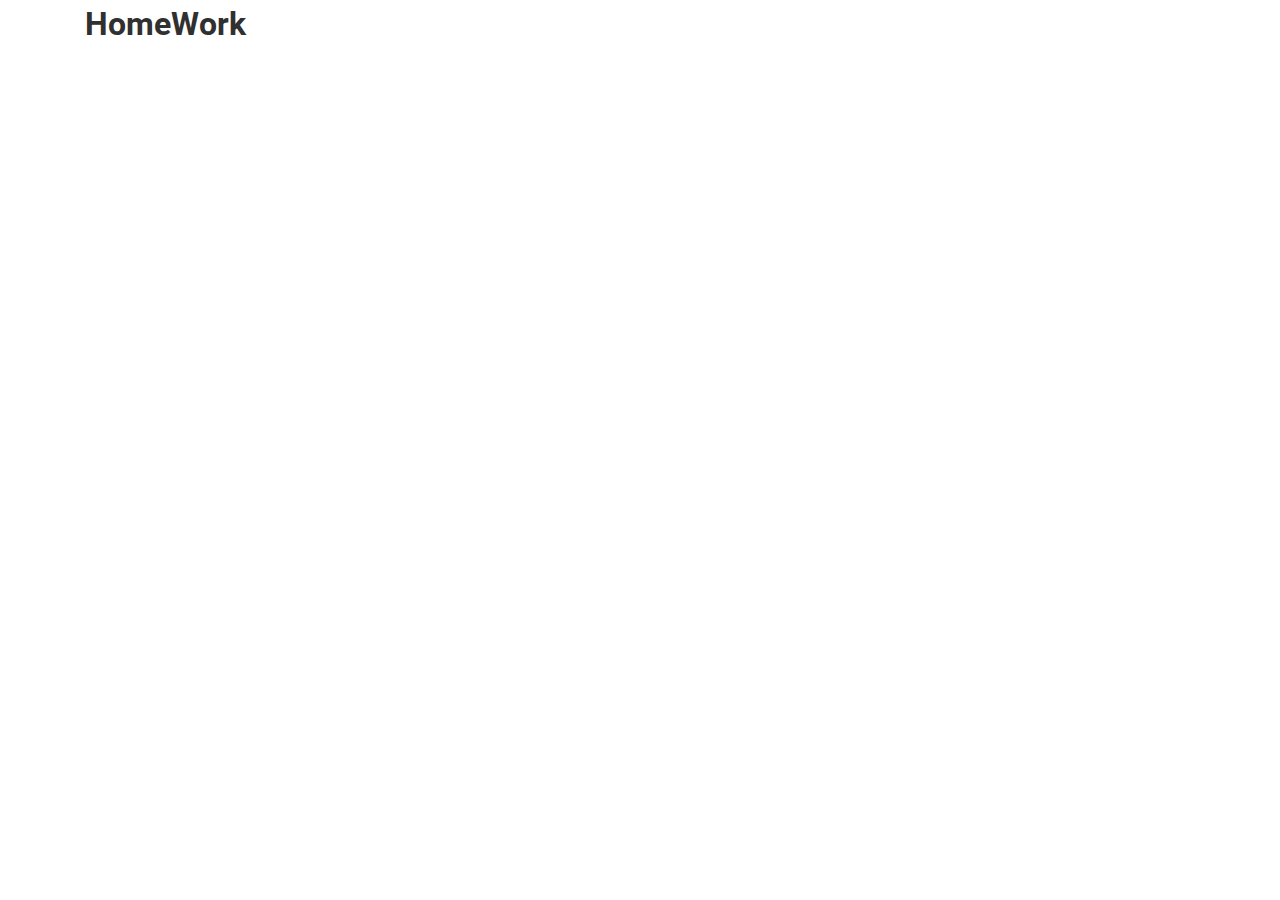
==== index.html @ dfc1e2e7 "Minor changers" ====
<!DOCTYPE html>
<html lang="en">

<head>
    <meta charset="UTF-8">
    <meta http-equiv="X-UA-Compatible" content="IE=edge">
    <meta name="viewport" content="width=device-width, initial-scale=1.0">
    <link rel="stylesheet" href="./fonts/font.css">
    <link rel="stylesheet" href="./styles/styles.css">
    <title>HomeWork</title>
</head>

<body>
    <header>
    </header>
    <main>
        <section>
            <div class="container">
                <h1>HomeWork</h1>
            </div>
        </section>
    </main>
    <footer>
    </footer>
</body>

</html>
---- fonts/font.css ----
@font-face {
  font-family: "Roboto";
  src: url("Roboto-Regular.woff2") format("woff2"),
    url("Roboto-Regular.woff") format("woff");
  font-weight: 400;
  font-style: normal;
}
@font-face {
  font-family: "Roboto";
  src: url("Roboto-Bold.woff2") format("woff2"),
    url("Roboto-Bold.woff") format("woff");
  font-weight: 700;
  font-style: normal;
}
---- styles/styles.css ----
* {
  margin: 0;
  padding: 0;
  box-sizing: border-box;
}

img {
  max-width: 100%;
}

html {
  font-family: "Roboto", sans-serif;
  font-size: 16px;
  font-weight: 400;
  line-height: 1.5;
  color: #303030;
}

.container {
  width: 100%;
  max-width: 1140px;
  margin-left: auto;
  margin-right: auto;
  padding-left: 15px;
  padding-right: 15px;
}
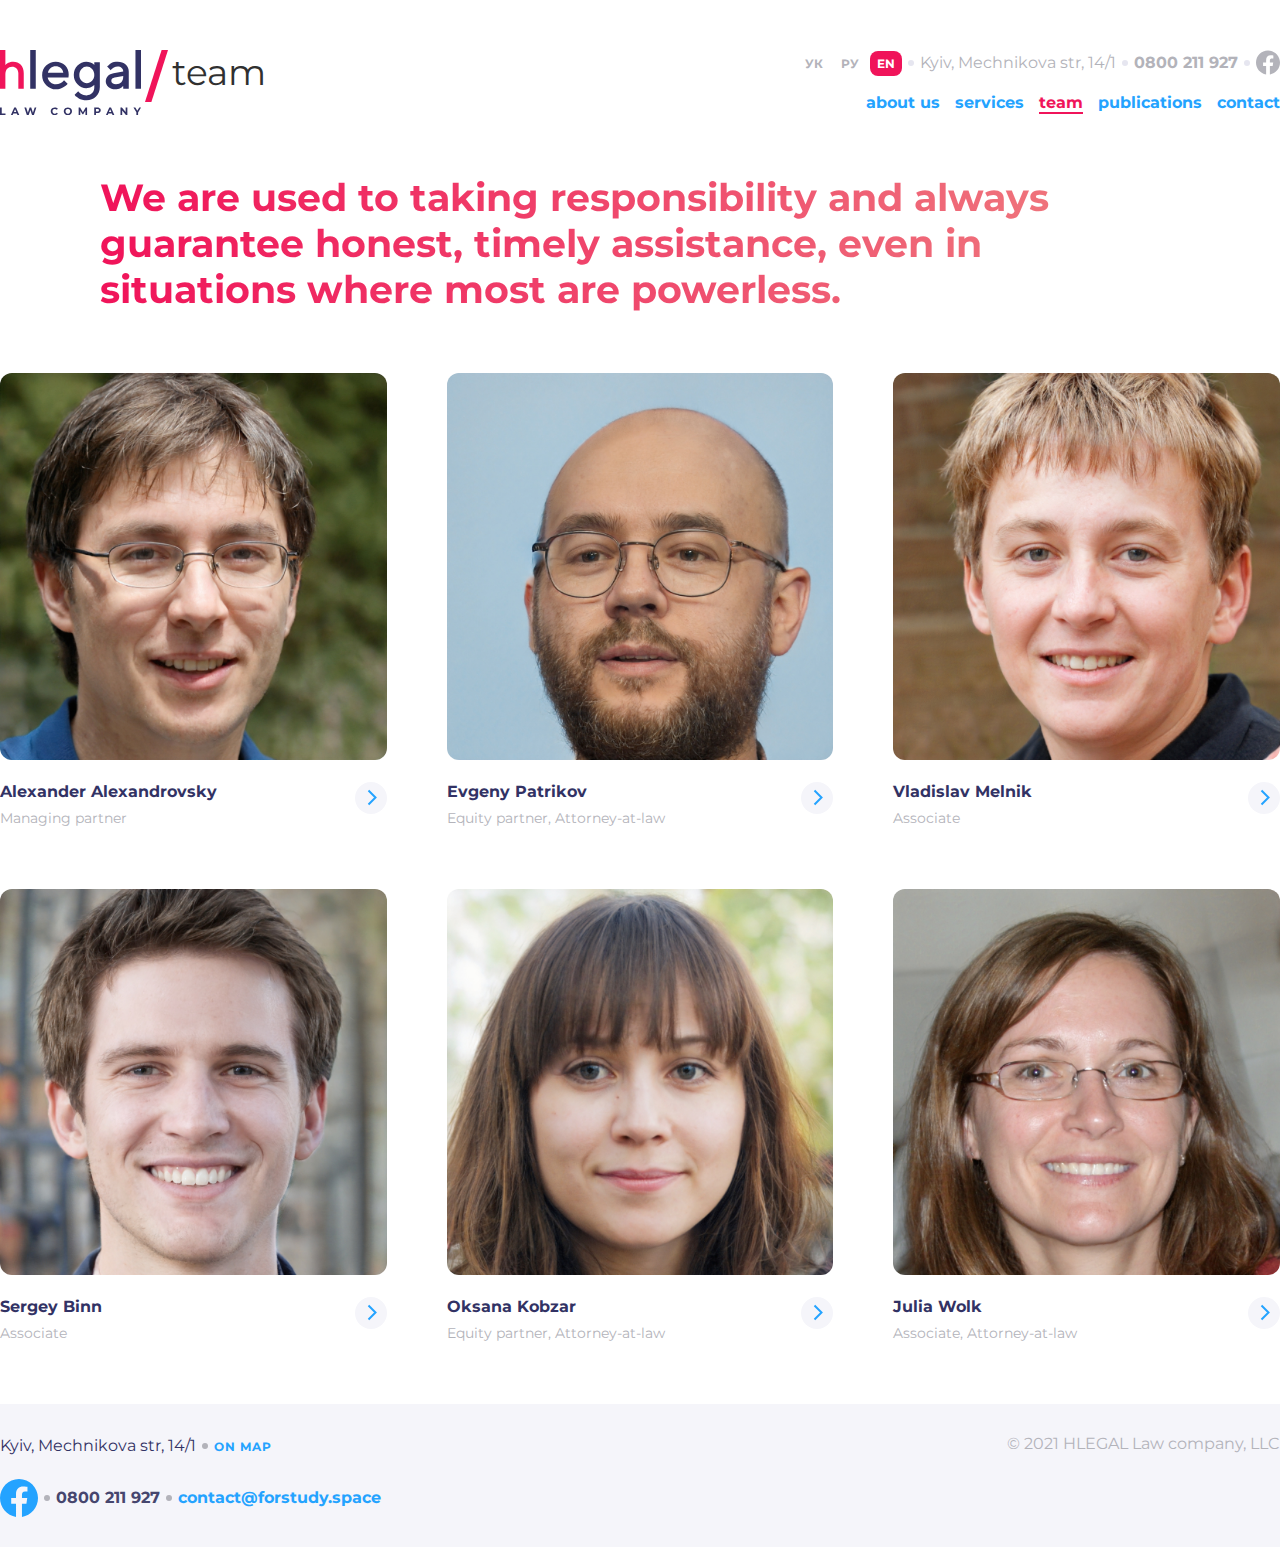
==== commit df140724: "Did site with adaptive" ====
--- a/index.html
+++ b/index.html
@@ -12,15 +12,215 @@
 
 <body>
     <header>
+        <div class="header-container container-header grid">
+            <div class="Logo flex">
+                <img class="mg-r4" src="./images/Logo.svg" alt="Logo">
+                <img class="mg-b13 mg-r4" src="./images/Slash.svg" alt="Logo-slash">
+                <p class="LogoText">team</p>
+            </div>
+            <div class="contacts flex aligns-center justify-end">
+                <div class="language">
+                    <a class="LanguageText Language" href="#">УК</a>
+                    <a class="LanguageText Language" href="#">РУ</a>
+                    <a class="LanguageText Language Language-Active" href="#">EN</a>
+                </div>
+                <span class="Circle"></span>
+                <a href="https://www.google.com/maps/place/%D1%83%D0%BB.+%D0%9C%D0%B5%D1%87%D0%BD%D0%B8%D0%BA%D0%BE%D0%B2%D0%B0,+14%2F1,+%D0%9A%D0%B8%D0%B5%D0%B2,+02000/data=!4m2!3m1!1s0x40d4cf07295b8e39:0x17b2112e2dc0e7a?sa=X&ved=2ahUKEwi4zc2CitD6AhWstYsKHfKYDbMQ8gF6BAgkEAE"
+                    target="_blank">
+                    <span class="AdressText">Kyiv, Mechnikova str, 14/1</span>
+                </a>
+                <span class="Circle"></span>
+                <div>
+                    <a href="tel:+380800211927"><span class="TelefonText">0800 211 927</span></a>
+                </div>
+                <span class="Circle"></span>
+                <svg class="LogoFacebook" width="24" height="25" viewBox="0 0 24 25" fill="none"
+                    xmlns="http://www.w3.org/2000/svg">
+                    <a xlink:href="https://www.facebook.com/" target="_blank">
+                        <path
+                            d="M24 12.5733C24 5.90541 18.6274 0.5 12 0.5C5.37258 0.5 0 5.90541 0 12.5733C0 18.5995 4.38823 23.5943 10.125 24.5V16.0633H7.07813V12.5733H10.125V9.91343C10.125 6.88755 11.9165 5.21615 14.6576 5.21615C15.9705 5.21615 17.3438 5.45195 17.3438 5.45195V8.42313H15.8306C14.3399 8.42313 13.875 9.35379 13.875 10.3086V12.5733H17.2031L16.6711 16.0633H13.875V24.5C19.6118 23.5943 24 18.5995 24 12.5733Z"
+                            fill="#B3B3BA" />
+                    </a>
+                </svg>
+            </div>
+            <div class="nav">
+                <ul class="nav-ul flex list-none justify-end">
+                    <li><a class="NavText mg-r15" href="#">about us</a></li>
+                    <li><a class="NavText mg-r15" href="#">services</a></li>
+                    <li><a class="NavText NavText-Active mg-r15" href="#">team</a></li>
+                    <li><a class="NavText mg-r15" href="#">publications</a></li>
+                    <li><a class="NavText" href="#">contact</a></li>
+                </ul>
+            </div>
+        </div>
+
     </header>
     <main>
-        <section>
+        <section class="Text">
+            <div class="container-header header-mobile flex justify-between">
+                <div class="Logo-mobile flex aligns-center">
+                    <div class="flex">
+                        <img class="logo mg-r4" src="./images/Logo.svg" alt="Logo">
+                        <img class="logo-slash mg-r4" src="./images/Slash.svg" alt="Logo-slash">
+                    </div>
+                    <p class="Logo-mobileText">team</p>
+                </div>
+                <div class="burger-menu flex justify-end">
+                    <span class="line1"></span>
+                    <span class="line2"></span>
+                    <span class="line3"></span>
+                </div>
+            </div>
+            <div class="Description container-small">
+                <h1 class="TitleText">We are used to taking responsibility and always guarantee honest, timely
+                    assistance, even in situations where most are powerless.</h1>
+            </div>
+        </section>
+        <section class="CollectionCard">
             <div class="container">
-                <h1>HomeWork</h1>
+                <div class="Cards">
+                    <div class="Card1 CardHover">
+                        <img class="photo mg-b15" src="./images/Team-1.jpg" alt="human">
+                        <div class="flex justify-between">
+                            <div>
+                                <h4 class="TitleText mg-b5">Alexander Alexandrovsky</h4>
+                                <p class="SecondText">Managing partner</p>
+                            </div>
+                            <div class="flex">
+                                <span class="BackgroundCircle"></span>
+                                <svg class="Check" width="10" height="17" viewBox="0 0 10 17" fill="none"
+                                    xmlns="http://www.w3.org/2000/svg">
+                                    <path d="M1.5 15.5L8.5 8.5L1.5 1.5" stroke="#24A3FF" stroke-width="2" />
+                                </svg>
+                            </div>
+                        </div>
+                    </div>
+
+                    <div class="Card2 CardHover">
+                        <img class="photo mg-b15" src="./images/Team-2.jpg" alt="human">
+                        <div class="flex justify-between">
+                            <div>
+                                <h4 class="TitleText mg-b5">Evgeny Patrikov</h4>
+                                <p class="SecondText">Equity partner, Attorney-at-law</p>
+                            </div>
+                            <div class="flex">
+                                <span class="BackgroundCircle"></span>
+                                <svg class="Check" width="10" height="17" viewBox="0 0 10 17" fill="none"
+                                    xmlns="http://www.w3.org/2000/svg">
+                                    <path d="M1.5 15.5L8.5 8.5L1.5 1.5" stroke="#24A3FF" stroke-width="2" />
+                                </svg>
+                            </div>
+                        </div>
+                    </div>
+                    <div class="Card3 CardHover">
+                        <img class="photo mg-b15" src="./images/Team-3.jpg" alt="human">
+                        <div class="flex justify-between">
+                            <div>
+                                <h4 class="TitleText mg-b5">Vladislav Melnik</h4>
+                                <p class="SecondText">Associate</p>
+                            </div>
+                            <div class="flex">
+                                <span class="BackgroundCircle"></span>
+                                <svg class="Check" width="10" height="17" viewBox="0 0 10 17" fill="none"
+                                    xmlns="http://www.w3.org/2000/svg">
+                                    <path d="M1.5 15.5L8.5 8.5L1.5 1.5" stroke="#24A3FF" stroke-width="2" />
+                                </svg>
+                            </div>
+                        </div>
+                    </div>
+                    <div class="Card4 CardHover">
+                        <img class="photo mg-b15" src="./images/Team-4.jpg" alt="human">
+                        <div class="flex justify-between">
+                            <div>
+                                <h4 class="TitleText mg-b5">Sergey Binn</h4>
+                                <p class="SecondText">Associate</p>
+                            </div>
+                            <div class="flex">
+                                <span class="BackgroundCircle"></span>
+                                <svg class="Check" width="10" height="17" viewBox="0 0 10 17" fill="none"
+                                    xmlns="http://www.w3.org/2000/svg">
+                                    <path d="M1.5 15.5L8.5 8.5L1.5 1.5" stroke="#24A3FF" stroke-width="2" />
+                                </svg>
+                            </div>
+                        </div>
+                    </div>
+                    <div class="Card5 CardHover">
+                        <div class="Photo-container">
+                            <img class="photo mg-b15" src="./images/Team-5.jpg" alt="human">
+                        </div>
+                        <div class="flex justify-between">
+                            <div>
+                                <h4 class="TitleText mg-b5">Oksana Kobzar</h4>
+                                <p class="SecondText">Equity partner, Attorney-at-law</p>
+                            </div>
+                            <div class="flex">
+                                <span class="BackgroundCircle"></span>
+                                <svg class="Check" width="10" height="17" viewBox="0 0 10 17" fill="none"
+                                    xmlns="http://www.w3.org/2000/svg">
+                                    <path d="M1.5 15.5L8.5 8.5L1.5 1.5" stroke="#24A3FF" stroke-width="2" />
+                                </svg>
+                            </div>
+                        </div>
+                    </div>
+                    <div class="Card6 CardHover">
+                        <img class="photo mg-b15" src="./images/Team-6.jpg" alt="human">
+                        <div class="flex justify-between">
+                            <div>
+                                <h4 class="TitleText mg-b5">Julia Wolk</h4>
+                                <p class="SecondText">Associate, Attorney-at-law</p>
+                            </div>
+                            <div class="flex">
+                                <span class="BackgroundCircle"></span>
+                                <svg class="Check" width="10" height="17" viewBox="0 0 10 17" fill="none"
+                                    xmlns="http://www.w3.org/2000/svg">
+                                    <path d="M1.5 15.5L8.5 8.5L1.5 1.5" stroke="#24A3FF" stroke-width="2" />
+                                </svg>
+                                <!-- <svg class="Check2" width="10" height="17" viewBox="0 0 10 17" fill="none"
+                                    xmlns="http://www.w3.org/2000/svg">
+                                    <path d="M1.5 15.5L8.5 8.5L1.5 1.5" stroke="#F0145A" stroke-width="2" />
+                                </svg> -->
+                            </div>
+                        </div>
+                    </div>
+                </div>
             </div>
         </section>
     </main>
     <footer>
+        <section class="Footer">
+            <div class="Footer-container container-footer flex justify-between">
+                <div>
+                    <div class="Map flex aligns-center">
+                        <p class="AdressText">Kyiv, Mechnikova str, 14/1</p>
+                        <span class="Circle Circle-grey"></span>
+                        <a href="https://www.google.com/maps/place/%D1%83%D0%BB.+%D0%9C%D0%B5%D1%87%D0%BD%D0%B8%D0%BA%D0%BE%D0%B2%D0%B0,+14%2F1,+%D0%9A%D0%B8%D0%B5%D0%B2,+02000/data=!4m2!3m1!1s0x40d4cf07295b8e39:0x17b2112e2dc0e7a?sa=X&ved=2ahUKEwi4zc2CitD6AhWstYsKHfKYDbMQ8gF6BAgkEAE"
+                            target="_blank">
+                            <span class="NavigationText">On map</span>
+                        </a>
+                    </div>
+                    <div class="contacts-footer flex aligns-center Contacts-bottom mg-t21">
+                        <svg class="LogoFacebook2" width="38" height="38" viewBox="0 0 38 38" fill="none"
+                            xmlns="http://www.w3.org/2000/svg">
+                            <a class="LogoFacebook2-Link" xlink:href="https://www.facebook.com/" target="_blank">
+                                <path
+                                    d="M38 19.1161C38 8.55857 29.4934 0 19 0C8.50658 0 0 8.55857 0 19.1161C0 28.6575 6.94803 36.5659 16.0312 38V24.6419H11.207V19.1161H16.0312V14.9046C16.0312 10.1136 18.8678 7.46723 23.2078 7.46723C25.2866 7.46723 27.4609 7.84059 27.4609 7.84059V12.545H25.0651C22.7048 12.545 21.9688 14.0185 21.9688 15.5302V19.1161H27.2383L26.3959 24.6419H21.9688V38C31.052 36.5659 38 28.6575 38 19.1161Z"
+                                    fill="#24A3FF" />
+                            </a>
+                        </svg>
+                        <span class="Circle Circle-grey"></span>
+                        <a class="TelHover" href="tel:+380800211927"><span class="TelText">0800 211
+                                927</span></a>
+                        <span class="Circle Circle-grey"></span>
+                        <a class="EmailHover" href="mailto:contact@forstudy.space">
+                            <span class="EmailText">contact@forstudy.space</span>
+                        </a>
+                    </div>
+                </div>
+                <div class="CopyrightText-container">
+                    <p class="CopyrightText">© 2021 HLEGAL Law company, LLC</p>
+                </div>
+            </div>
+        </section>
     </footer>
 </body>
 
--- a/fonts/font.css
+++ b/fonts/font.css
@@ -1,14 +1,14 @@
 @font-face {
-  font-family: "Roboto";
-  src: url("Roboto-Regular.woff2") format("woff2"),
-    url("Roboto-Regular.woff") format("woff");
+  font-family: "Montserrat";
+  src: url("Montserrat-Regular.woff2") format("woff2"),
+    url("Montserrat-Regular.woff") format("woff");
   font-weight: 400;
   font-style: normal;
 }
 @font-face {
-  font-family: "Roboto";
-  src: url("Roboto-Bold.woff2") format("woff2"),
-    url("Roboto-Bold.woff") format("woff");
+  font-family: "Montserrat";
+  src: url("Montserrat-Bold.woff2") format("woff2"),
+    url("Montserrat-Bold.woff") format("woff");
   font-weight: 700;
   font-style: normal;
 }
--- a/styles/styles.css
+++ b/styles/styles.css
@@ -9,7 +9,7 @@
 }
 
 html {
-  font-family: "Roboto", sans-serif;
+  font-family: "Montserrat", sans-serif;
   font-size: 16px;
   font-weight: 400;
   line-height: 1.5;
@@ -18,9 +18,724 @@
 
 .container {
   width: 100%;
-  max-width: 1140px;
+  max-width: 1600px;
   margin-left: auto;
   margin-right: auto;
-  padding-left: 15px;
-  padding-right: 15px;
-}
+}
+
+.container-small {
+  width: 100%;
+  max-width: 1360px;
+  margin-left: auto;
+  margin-right: auto;
+}
+
+.container-footer {
+  width: 100%;
+  max-width: 1600px;
+  margin-left: auto;
+  margin-right: auto;
+}
+
+.container-header {
+  width: 100%;
+  max-width: 1600px;
+  margin-left: auto;
+  margin-right: auto;
+}
+
+.block {
+  display: block;
+}
+
+.grid {
+  display: grid;
+}
+
+.flex {
+  display: flex;
+}
+
+.justify-between {
+  justify-content: space-between;
+}
+
+.justify-end {
+  justify-content: flex-end;
+}
+
+.mg-b15 {
+  margin-bottom: 15px;
+}
+
+.mg-b5 {
+  margin-bottom: 5px;
+}
+
+.mg-b13 {
+  margin-bottom: 13px;
+}
+
+.mg-r4 {
+  margin-right: 4px;
+}
+
+.mg-r14 {
+  margin-right: 14px;
+}
+
+.mg-r15 {
+  margin-right: 15px;
+}
+
+.mg-t21 {
+  margin-top: 21px;
+}
+
+.position-relative {
+  position: relative;
+}
+
+.aligns-center {
+  align-items: center;
+}
+
+.list-none {
+  list-style: none;
+}
+
+/*-----------Header----------------------------------------------------------------------*/
+
+header {
+  padding-top: 50px;
+}
+
+header .LogoText {
+  font-weight: 400;
+  font-size: 36px;
+  line-height: 44px;
+}
+
+header a {
+  text-decoration: none;
+}
+
+header .contacts .LanguageText {
+  text-decoration: none;
+  font-weight: 700;
+  font-size: 12px;
+  line-height: 15px;
+  padding: 5px 7px;
+  /* letter-spacing: 1px; */
+  color: #b3b3ba;
+}
+header .contacts .Language {
+  min-width: 33px;
+  min-height: 25px;
+  transition: all 0.2s linear;
+}
+
+header .contacts .Language-Active {
+  background: #f0145a;
+  border-radius: 8px;
+  color: #fff;
+}
+
+header .contacts .Language:hover {
+  border-radius: 8px;
+  background: #f5f5fa;
+  color: #b3b3ba;
+}
+
+/*header .contacts .Language:active {
+  background: #f0145a;
+  border-radius: 8px;
+  color: #fff;
+} */
+
+header .LogoFacebook path {
+  transition: all 0.2s linear;
+}
+
+header .LogoFacebook:hover path {
+  fill: #f0145a;
+}
+
+header img {
+  display: block;
+}
+
+.Circle {
+  display: block;
+  height: 6px;
+  width: 6px;
+  background: #e6e6f0;
+  border-radius: 50%;
+  margin: 0px 6px;
+}
+
+header .contacts .AdressText {
+  font-family: "Montserrat";
+  font-style: normal;
+  font-weight: 400;
+  font-size: 16px;
+  line-height: 20px;
+  color: #b3b3ba;
+}
+
+header .contacts .TelefonText {
+  font-family: "Montserrat";
+  font-style: normal;
+  font-weight: 700;
+  font-size: 16px;
+  line-height: 20px;
+  color: #b3b3ba;
+}
+
+header .nav {
+  margin-top: 16px;
+}
+
+header .nav .NavText {
+  text-decoration: none;
+  font-family: "Montserrat";
+  font-style: normal;
+  font-weight: 700;
+  font-size: 16px;
+  line-height: 20px;
+  color: #24a3ff;
+  transition: all 0.2s linear;
+}
+
+header .nav .NavText:hover {
+  border-bottom: 2px solid #24a3ff;
+  color: #24a3ff;
+}
+
+header .nav .NavText-Active {
+  border-bottom: 2px solid #f0145a;
+  color: #f0145a;
+}
+
+/* header .nav .NavText:active {
+  border-bottom: 2px solid #f0145a;
+  color: #f0145a;
+} */
+
+header .header-container {
+  grid-template-areas:
+    "Logo Contacts"
+    "Logo nav";
+}
+header .Logo {
+  grid-area: Logo;
+}
+header .contacts {
+  grid-area: Contacts;
+}
+header .nav-ul {
+  grid-area: nav;
+}
+
+header .header-mobile .Logo-mobile .Logo-mobileText {
+  font-family: "Montserrat";
+  font-style: normal;
+  font-weight: 400;
+  font-size: 20px;
+  line-height: 24px;
+  color: #323264;
+}
+
+/*-----------Text----------------------------------------------------------------------*/
+
+.header-mobile {
+  display: none;
+  opacity: 0%;
+}
+
+.burger-menu {
+  position: relative;
+}
+
+.burger-menu .line1 {
+  position: absolute;
+  width: 18px;
+  height: 2px;
+  background-color: #323264;
+  margin-top: 6px;
+}
+
+.burger-menu .line2 {
+  position: absolute;
+  width: 18px;
+  height: 2px;
+  background-color: #323264;
+  margin-top: 12px;
+}
+
+.burger-menu .line3 {
+  position: absolute;
+  width: 18px;
+  height: 2px;
+  background-color: #323264;
+  margin-top: 18px;
+}
+
+.header-mobile .logo {
+  max-height: 32px;
+}
+
+.header-mobile .logo-slash {
+  max-height: 26px;
+}
+
+.Text {
+  padding: 60px 0px 60px 0px;
+}
+
+.Text .TitleText {
+  font-family: "Montserrat";
+  font-style: normal;
+  font-weight: 700;
+  font-size: 38px;
+  line-height: 46px;
+  background: linear-gradient(90.13deg, #f0145a 0.84%, #ef8080 99.96%);
+  -webkit-background-clip: text;
+  -webkit-text-fill-color: transparent;
+  background-clip: text;
+  text-fill-color: transparent;
+}
+
+/*-----------CollectionCard----------------------------------------------------------------------*/
+
+.CollectionCard {
+  padding-bottom: 60px;
+}
+
+.CollectionCard .Cards .photo {
+  border-radius: 12px;
+  object-fit: cover;
+  aspect-ratio: 1.23/1;
+}
+
+.CollectionCard .Cards .TitleText {
+  font-family: "Montserrat";
+  font-style: normal;
+  font-weight: 700;
+  font-size: 16px;
+  line-height: 20px;
+  color: #323264;
+}
+
+.CollectionCard .Cards .SecondText {
+  font-family: "Montserrat";
+  font-style: normal;
+  font-weight: 400;
+  font-size: 14px;
+  line-height: 22px;
+  color: #b3b3ba;
+}
+
+.CollectionCard .Cards {
+  display: grid;
+  grid-template-areas:
+    "Card1 Card2 Card3"
+    "Card4 Card5 Card6";
+  gap: 60px;
+  grid-template-columns: 1fr 1fr 1fr;
+}
+
+.CollectionCard .Card1 {
+  grid-area: Card1;
+}
+.CollectionCard .Card2 {
+  grid-area: Card2;
+}
+.CollectionCard .Card3 {
+  grid-area: Card3;
+}
+.CollectionCard .Card4 {
+  grid-area: Card4;
+}
+.CollectionCard .Card5 {
+  grid-area: Card5;
+}
+.CollectionCard .Card6 {
+  grid-area: Card6;
+}
+.CollectionCard .Cards .CardHover {
+  transition: all 0.2s linear;
+}
+
+.CollectionCard .Cards .CardHover:hover .TitleText {
+  color: #f0145a;
+}
+
+.CollectionCard .Cards .CardHover:hover .Check path {
+  stroke: #f0145a;
+}
+
+.CollectionCard .Cards .BackgroundCircle {
+  position: relative;
+  width: 32px;
+  height: 32px;
+  background-color: #f5f5fa;
+  border-radius: 50%;
+}
+
+.CollectionCard .Cards .Check {
+  position: absolute;
+  margin: 7px 0px 0px 12px;
+}
+
+/* .CollectionCard .Cards .Check2 {
+  position: absolute;
+  margin: 7px 0px 0px 12px;
+  opacity: 0%;
+} */
+
+/* .CollectionCard .Cards .CardHover:hover .Check2 path {
+  opacity: 100%;
+} */
+
+/*-----------Footer----------------------------------------------------------------------*/
+
+footer {
+  background: #f5f5fa;
+}
+
+.Footer img {
+  display: block;
+}
+
+.Footer {
+  padding: 30px 0px 30px 0px;
+}
+
+.Footer .AdressText {
+  font-family: "Montserrat";
+  font-style: normal;
+  font-weight: 400;
+  font-size: 16px;
+  line-height: 20px;
+  color: #323264;
+}
+
+.Footer a {
+  text-decoration: none;
+}
+
+.Footer .NavigationText {
+  font-family: "Montserrat";
+  font-style: normal;
+  font-weight: 700;
+  font-size: 12px;
+  line-height: 15px;
+  letter-spacing: 1px;
+  text-transform: uppercase;
+
+  color: #24a3ff;
+}
+
+.Footer .TelText {
+  font-family: "Montserrat";
+  font-style: normal;
+  font-weight: 700;
+  font-size: 16px;
+  line-height: 20px;
+  color: #46466e;
+}
+
+.Footer .LogoFacebook2 path {
+  transition: all 0.2s linear;
+}
+
+.Footer .LogoFacebook2:hover path {
+  fill: #f0145a;
+}
+
+.Footer .EmailText {
+  transition: all 0.2s linear;
+}
+
+.Footer .EmailText:hover {
+  color: #f0145a;
+}
+
+.Footer .EmailText {
+  font-family: "Montserrat";
+  font-style: normal;
+  font-weight: 700;
+  font-size: 16px;
+  line-height: 20px;
+  color: #24a3ff;
+}
+
+.Footer .CopyrightText {
+  font-family: "Montserrat";
+  font-style: normal;
+  font-weight: 400;
+  font-size: 16px;
+  line-height: 20px;
+  color: #b3b3ba;
+}
+
+.Circle-grey {
+  background: #b3b3ba;
+}
+
+@media (max-width: 1440px) and (min-width: 1023px) {
+  .container-header {
+    max-width: 1320px;
+  }
+  .container {
+    max-width: 1320px;
+  }
+  .container-small {
+    max-width: 1080px;
+  }
+  .container-footer {
+    max-width: 1320px;
+  }
+
+  .CollectionCard .Cards .photo {
+    aspect-ratio: 1/1;
+  }
+}
+
+@media (max-width: 1024px) and (min-width: 769px) {
+  .container-header {
+    max-width: 904px;
+  }
+
+  .container {
+    max-width: 904px;
+  }
+  .container-small {
+    max-width: 664px;
+  }
+
+  .container-footer {
+    max-width: 904px;
+  }
+
+  .CollectionCard .Cards .photo {
+    aspect-ratio: 0.653325/1;
+  }
+}
+
+@media (max-width: 768px) and (min-width: 376px) {
+  .container-header {
+    max-width: 648px;
+  }
+
+  .container {
+    max-width: 648px;
+  }
+  .container-small {
+    max-width: 648px;
+  }
+
+  .container-footer {
+    max-width: 398px;
+  }
+  /*--------Header-----------------------------------------------------------------------*/
+
+  header .header-container {
+    grid-template-areas:
+      "Contacts"
+      "Logo"
+      "nav";
+  }
+
+  header .contacts {
+    justify-content: flex-start;
+    margin-bottom: 30px;
+  }
+
+  header .Logo {
+    margin-bottom: 30px;
+  }
+
+  header .nav-ul {
+    justify-content: flex-start;
+  }
+
+  /*------Cards----------------------------------------------------------------------------*/
+  .CollectionCard .Cards {
+    grid-template-areas:
+      "Card1 Card2"
+      "Card3 Card4"
+      "Card5 Card6";
+    grid-template-columns: 1fr 1fr;
+  }
+  .CollectionCard .Cards .photo {
+    aspect-ratio: 0.735/1;
+  }
+
+  /*------Footer----------------------------------------------------------------------------*/
+  .Footer-container {
+    display: block;
+  }
+
+  .Footer-container .CopyrightText-container {
+    display: flex;
+    justify-content: center;
+    margin-top: 30px;
+  }
+}
+
+@media (max-width: 375px) and (min-width: 0px) {
+  .container {
+    max-width: 315px;
+  }
+  .container-small {
+    max-width: 315px;
+  }
+
+  .container-header {
+    max-width: 345px;
+    background-color: #f5f5fa;
+  }
+
+  .container-footer {
+    max-width: 315px;
+  }
+
+  .CopyrightText-container {
+    max-width: 315px;
+  }
+
+  /*------Footer----------------------------------------------------------------------------*/
+
+  header {
+    background: #f5f5fa;
+    padding: 10px 0px 10px 0px;
+  }
+
+  header .contact {
+    margin-bottom: 0px;
+  }
+
+  header .Circle {
+    display: none;
+  }
+
+  header .Logo {
+    display: none;
+  }
+
+  header .AdressText {
+    display: none;
+  }
+
+  header .LogoFacebook {
+    display: none;
+  }
+
+  header .nav {
+    display: none;
+  }
+
+  header .contacts {
+    justify-content: space-between;
+  }
+
+  header .header-container {
+    grid-template-areas: "Contacts";
+  }
+  /*------Text----------------------------------------------------------------------------*/
+
+  .header-mobile {
+    background-color: #fff;
+    opacity: 100%;
+    display: flex;
+  }
+
+  .Text {
+    padding-top: 15px;
+  }
+
+  .Text .TitleText {
+    font-family: "Montserrat";
+    font-style: normal;
+    font-weight: 700;
+    font-size: 30px;
+    line-height: 37px;
+    background: linear-gradient(90.13deg, #f0145a 0.84%, #ef8080 99.96%);
+    -webkit-background-clip: text;
+    -webkit-text-fill-color: transparent;
+    background-clip: text;
+    text-fill-color: transparent;
+  }
+
+  .Text .burger-menu {
+    display: flex;
+    opacity: 100%;
+  }
+
+  .Text .Description {
+    margin-top: 30px;
+  }
+
+  /*------Cards----------------------------------------------------------------------------*/
+  .CollectionCard .Cards .photo {
+    aspect-ratio: 1.05/1;
+  }
+  .CollectionCard .Cards {
+    grid-template-areas:
+      "Card1"
+      "Card2"
+      "Card3"
+      "Card4"
+      "Card5"
+      "Card6";
+    grid-template-columns: 1fr;
+  }
+
+  /*------Footer----------------------------------------------------------------------------*/
+
+  .Footer .Circle {
+    display: none;
+  }
+
+  .Footer-container {
+    display: block;
+  }
+
+  .Footer .Map {
+    display: block;
+    text-align: center;
+  }
+
+  .Footer .contacts-footer .LogoFacebook2-Link {
+    display: block;
+    text-align: center;
+  }
+
+  .Footer .contacts-footer {
+    display: block;
+    text-align: center;
+  }
+
+  .Footer .NavigationText {
+    display: block;
+    margin-top: 10px;
+  }
+
+  .Footer .TelText {
+    display: block;
+    margin-top: 10px;
+  }
+
+  .Footer .EmailText {
+    display: block;
+    margin-top: 10px;
+  }
+
+  .Footer .CopyrightText {
+    display: block;
+    text-align: center;
+    margin-top: 30px;
+  }
+}
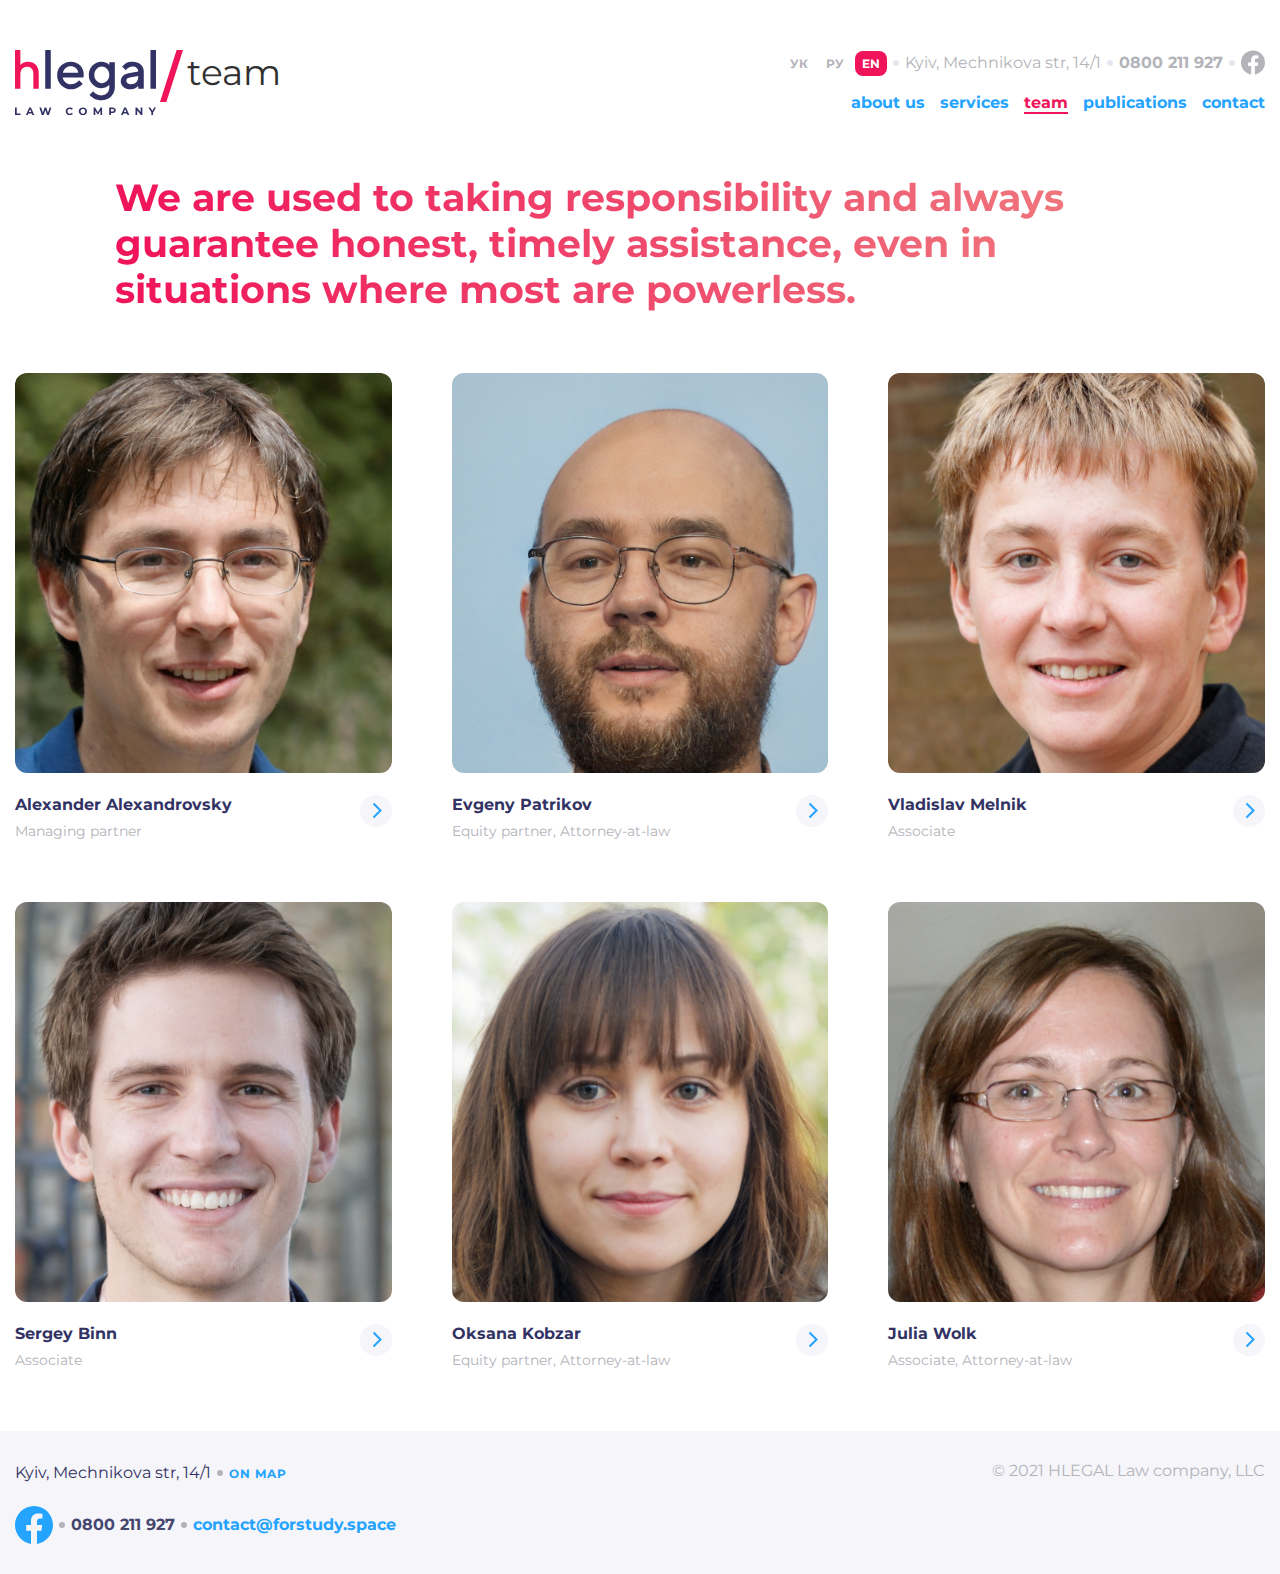
==== commit 549c554c: "minor changes" ====
--- a/index.html
+++ b/index.html
@@ -12,10 +12,10 @@
 
 <body>
     <header>
-        <div class="header-container container-header grid">
+        <div class="header-container mobile-hcont container grid">
             <div class="Logo flex">
-                <img class="mg-r4" src="./images/Logo.svg" alt="Logo">
-                <img class="mg-b13 mg-r4" src="./images/Slash.svg" alt="Logo-slash">
+                <img class="Logo-img mg-r4" src="./images/Logo.svg" alt="Logo">
+                <img class="Logo-slash-img mg-b13 mg-r4" src="./images/Slash.svg" alt="Logo-slash">
                 <p class="LogoText">team</p>
             </div>
             <div class="contacts flex aligns-center justify-end">
@@ -24,7 +24,7 @@
                     <a class="LanguageText Language" href="#">РУ</a>
                     <a class="LanguageText Language Language-Active" href="#">EN</a>
                 </div>
-                <span class="Circle"></span>
+                <span class="Circle Circle2"></span>
                 <a href="https://www.google.com/maps/place/%D1%83%D0%BB.+%D0%9C%D0%B5%D1%87%D0%BD%D0%B8%D0%BA%D0%BE%D0%B2%D0%B0,+14%2F1,+%D0%9A%D0%B8%D0%B5%D0%B2,+02000/data=!4m2!3m1!1s0x40d4cf07295b8e39:0x17b2112e2dc0e7a?sa=X&ved=2ahUKEwi4zc2CitD6AhWstYsKHfKYDbMQ8gF6BAgkEAE"
                     target="_blank">
                     <span class="AdressText">Kyiv, Mechnikova str, 14/1</span>
@@ -52,25 +52,15 @@
                     <li><a class="NavText" href="#">contact</a></li>
                 </ul>
             </div>
+            <div class="burger-menu flex justify-end">
+                <span class="line1"></span>
+                <span class="line2"></span>
+                <span class="line3"></span>
+            </div>
         </div>
-
     </header>
     <main>
         <section class="Text">
-            <div class="container-header header-mobile flex justify-between">
-                <div class="Logo-mobile flex aligns-center">
-                    <div class="flex">
-                        <img class="logo mg-r4" src="./images/Logo.svg" alt="Logo">
-                        <img class="logo-slash mg-r4" src="./images/Slash.svg" alt="Logo-slash">
-                    </div>
-                    <p class="Logo-mobileText">team</p>
-                </div>
-                <div class="burger-menu flex justify-end">
-                    <span class="line1"></span>
-                    <span class="line2"></span>
-                    <span class="line3"></span>
-                </div>
-            </div>
             <div class="Description container-small">
                 <h1 class="TitleText">We are used to taking responsibility and always guarantee honest, timely
                     assistance, even in situations where most are powerless.</h1>
@@ -87,11 +77,12 @@
                                 <p class="SecondText">Managing partner</p>
                             </div>
                             <div class="flex">
-                                <span class="BackgroundCircle"></span>
-                                <svg class="Check" width="10" height="17" viewBox="0 0 10 17" fill="none"
-                                    xmlns="http://www.w3.org/2000/svg">
-                                    <path d="M1.5 15.5L8.5 8.5L1.5 1.5" stroke="#24A3FF" stroke-width="2" />
-                                </svg>
+                                <span class="BackgroundCircle">
+                                    <svg class="Check" width="10" height="17" viewBox="0 0 10 17" fill="none"
+                                        xmlns="http://www.w3.org/2000/svg">
+                                        <path d="M1.5 15.5L8.5 8.5L1.5 1.5" stroke="#24A3FF" stroke-width="2" />
+                                    </svg>
+                                </span>
                             </div>
                         </div>
                     </div>
@@ -104,11 +95,12 @@
                                 <p class="SecondText">Equity partner, Attorney-at-law</p>
                             </div>
                             <div class="flex">
-                                <span class="BackgroundCircle"></span>
-                                <svg class="Check" width="10" height="17" viewBox="0 0 10 17" fill="none"
-                                    xmlns="http://www.w3.org/2000/svg">
-                                    <path d="M1.5 15.5L8.5 8.5L1.5 1.5" stroke="#24A3FF" stroke-width="2" />
-                                </svg>
+                                <span class="BackgroundCircle">
+                                    <svg class="Check" width="10" height="17" viewBox="0 0 10 17" fill="none"
+                                        xmlns="http://www.w3.org/2000/svg">
+                                        <path d="M1.5 15.5L8.5 8.5L1.5 1.5" stroke="#24A3FF" stroke-width="2" />
+                                    </svg>
+                                </span>
                             </div>
                         </div>
                     </div>
@@ -120,11 +112,13 @@
                                 <p class="SecondText">Associate</p>
                             </div>
                             <div class="flex">
-                                <span class="BackgroundCircle"></span>
-                                <svg class="Check" width="10" height="17" viewBox="0 0 10 17" fill="none"
-                                    xmlns="http://www.w3.org/2000/svg">
-                                    <path d="M1.5 15.5L8.5 8.5L1.5 1.5" stroke="#24A3FF" stroke-width="2" />
-                                </svg>
+                                <span class="BackgroundCircle">
+                                    <svg class="Check" width="10" height="17" viewBox="0 0 10 17" fill="none"
+                                        xmlns="http://www.w3.org/2000/svg">
+                                        <path d="M1.5 15.5L8.5 8.5L1.5 1.5" stroke="#24A3FF" stroke-width="2" />
+
+                                    </svg>
+                                </span>
                             </div>
                         </div>
                     </div>
@@ -136,11 +130,12 @@
                                 <p class="SecondText">Associate</p>
                             </div>
                             <div class="flex">
-                                <span class="BackgroundCircle"></span>
-                                <svg class="Check" width="10" height="17" viewBox="0 0 10 17" fill="none"
-                                    xmlns="http://www.w3.org/2000/svg">
-                                    <path d="M1.5 15.5L8.5 8.5L1.5 1.5" stroke="#24A3FF" stroke-width="2" />
-                                </svg>
+                                <span class="BackgroundCircle">
+                                    <svg class="Check" width="10" height="17" viewBox="0 0 10 17" fill="none"
+                                        xmlns="http://www.w3.org/2000/svg">
+                                        <path d="M1.5 15.5L8.5 8.5L1.5 1.5" stroke="#24A3FF" stroke-width="2" />
+                                    </svg>
+                                </span>
                             </div>
                         </div>
                     </div>
@@ -154,11 +149,12 @@
                                 <p class="SecondText">Equity partner, Attorney-at-law</p>
                             </div>
                             <div class="flex">
-                                <span class="BackgroundCircle"></span>
-                                <svg class="Check" width="10" height="17" viewBox="0 0 10 17" fill="none"
-                                    xmlns="http://www.w3.org/2000/svg">
-                                    <path d="M1.5 15.5L8.5 8.5L1.5 1.5" stroke="#24A3FF" stroke-width="2" />
-                                </svg>
+                                <span class="BackgroundCircle">
+                                    <svg class="Check" width="10" height="17" viewBox="0 0 10 17" fill="none"
+                                        xmlns="http://www.w3.org/2000/svg">
+                                        <path d="M1.5 15.5L8.5 8.5L1.5 1.5" stroke="#24A3FF" stroke-width="2" />
+                                    </svg>
+                                </span>
                             </div>
                         </div>
                     </div>
@@ -170,15 +166,12 @@
                                 <p class="SecondText">Associate, Attorney-at-law</p>
                             </div>
                             <div class="flex">
-                                <span class="BackgroundCircle"></span>
-                                <svg class="Check" width="10" height="17" viewBox="0 0 10 17" fill="none"
-                                    xmlns="http://www.w3.org/2000/svg">
-                                    <path d="M1.5 15.5L8.5 8.5L1.5 1.5" stroke="#24A3FF" stroke-width="2" />
-                                </svg>
-                                <!-- <svg class="Check2" width="10" height="17" viewBox="0 0 10 17" fill="none"
-                                    xmlns="http://www.w3.org/2000/svg">
-                                    <path d="M1.5 15.5L8.5 8.5L1.5 1.5" stroke="#F0145A" stroke-width="2" />
-                                </svg> -->
+                                <span class="BackgroundCircle">
+                                    <svg class="Check" width="10" height="17" viewBox="0 0 10 17" fill="none"
+                                        xmlns="http://www.w3.org/2000/svg">
+                                        <path d="M1.5 15.5L8.5 8.5L1.5 1.5" stroke="#24A3FF" stroke-width="2" />
+                                    </svg>
+                                </span>
                             </div>
                         </div>
                     </div>
@@ -188,7 +181,7 @@
     </main>
     <footer>
         <section class="Footer">
-            <div class="Footer-container container-footer flex justify-between">
+            <div class="Footer-container mobile-fcont container flex justify-between">
                 <div>
                     <div class="Map flex aligns-center">
                         <p class="AdressText">Kyiv, Mechnikova str, 14/1</p>
--- a/styles/styles.css
+++ b/styles/styles.css
@@ -18,30 +18,18 @@
 
 .container {
   width: 100%;
-  max-width: 1600px;
+  max-width: 1630px;
   margin-left: auto;
   margin-right: auto;
+  padding: 0px 15px 0px 15px;
 }
 
 .container-small {
   width: 100%;
-  max-width: 1360px;
+  max-width: 1390px;
   margin-left: auto;
   margin-right: auto;
-}
-
-.container-footer {
-  width: 100%;
-  max-width: 1600px;
-  margin-left: auto;
-  margin-right: auto;
-}
-
-.container-header {
-  width: 100%;
-  max-width: 1600px;
-  margin-left: auto;
-  margin-right: auto;
+  padding: 0px 15px 0px 15px;
 }
 
 .block {
@@ -204,7 +192,6 @@
   font-size: 16px;
   line-height: 20px;
   color: #24a3ff;
-  transition: all 0.2s linear;
 }
 
 header .nav .NavText:hover {
@@ -227,6 +214,11 @@
     "Logo Contacts"
     "Logo nav";
 }
+
+header .burger-menu {
+  grid-area: Burger;
+}
+
 header .Logo {
   grid-area: Logo;
 }
@@ -246,18 +238,11 @@
   color: #323264;
 }
 
-/*-----------Text----------------------------------------------------------------------*/
-
-.header-mobile {
+header .burger-menu {
   display: none;
-  opacity: 0%;
-}
-
-.burger-menu {
-  position: relative;
-}
-
-.burger-menu .line1 {
+}
+
+header .burger-menu .line1 {
   position: absolute;
   width: 18px;
   height: 2px;
@@ -265,7 +250,7 @@
   margin-top: 6px;
 }
 
-.burger-menu .line2 {
+header .burger-menu .line2 {
   position: absolute;
   width: 18px;
   height: 2px;
@@ -273,21 +258,14 @@
   margin-top: 12px;
 }
 
-.burger-menu .line3 {
+header .burger-menu .line3 {
   position: absolute;
   width: 18px;
   height: 2px;
   background-color: #323264;
   margin-top: 18px;
 }
-
-.header-mobile .logo {
-  max-height: 32px;
-}
-
-.header-mobile .logo-slash {
-  max-height: 26px;
-}
+/*-----------Text----------------------------------------------------------------------*/
 
 .Text {
   padding: 60px 0px 60px 0px;
@@ -315,7 +293,8 @@
 .CollectionCard .Cards .photo {
   border-radius: 12px;
   object-fit: cover;
-  aspect-ratio: 1.23/1;
+  height: 400px;
+  width: 100%;
 }
 
 .CollectionCard .Cards .TitleText {
@@ -338,31 +317,10 @@
 
 .CollectionCard .Cards {
   display: grid;
-  grid-template-areas:
-    "Card1 Card2 Card3"
-    "Card4 Card5 Card6";
   gap: 60px;
-  grid-template-columns: 1fr 1fr 1fr;
-}
-
-.CollectionCard .Card1 {
-  grid-area: Card1;
-}
-.CollectionCard .Card2 {
-  grid-area: Card2;
-}
-.CollectionCard .Card3 {
-  grid-area: Card3;
-}
-.CollectionCard .Card4 {
-  grid-area: Card4;
-}
-.CollectionCard .Card5 {
-  grid-area: Card5;
-}
-.CollectionCard .Card6 {
-  grid-area: Card6;
-}
+  grid-template-columns: repeat(3, 1fr);
+}
+
 .CollectionCard .Cards .CardHover {
   transition: all 0.2s linear;
 }
@@ -376,7 +334,6 @@
 }
 
 .CollectionCard .Cards .BackgroundCircle {
-  position: relative;
   width: 32px;
   height: 32px;
   background-color: #f5f5fa;
@@ -384,7 +341,6 @@
 }
 
 .CollectionCard .Cards .Check {
-  position: absolute;
   margin: 7px 0px 0px 12px;
 }
 
@@ -485,50 +441,24 @@
 }
 
 @media (max-width: 1440px) and (min-width: 1023px) {
-  .container-header {
-    max-width: 1320px;
-  }
   .container {
     max-width: 1320px;
   }
   .container-small {
     max-width: 1080px;
   }
-  .container-footer {
-    max-width: 1320px;
-  }
-
-  .CollectionCard .Cards .photo {
-    aspect-ratio: 1/1;
-  }
-}
-
-@media (max-width: 1024px) and (min-width: 769px) {
-  .container-header {
-    max-width: 904px;
-  }
-
+}
+
+@media (max-width: 1024px) and (min-width: 811px) {
   .container {
     max-width: 904px;
   }
   .container-small {
     max-width: 664px;
   }
-
-  .container-footer {
-    max-width: 904px;
-  }
-
-  .CollectionCard .Cards .photo {
-    aspect-ratio: 0.653325/1;
-  }
-}
-
-@media (max-width: 768px) and (min-width: 376px) {
-  .container-header {
-    max-width: 648px;
-  }
-
+}
+
+@media (max-width: 810px) and (min-width: 551px) {
   .container {
     max-width: 648px;
   }
@@ -536,8 +466,9 @@
     max-width: 648px;
   }
 
-  .container-footer {
+  .mobile-fcont {
     max-width: 398px;
+    padding: 0px;
   }
   /*--------Header-----------------------------------------------------------------------*/
 
@@ -563,14 +494,7 @@
 
   /*------Cards----------------------------------------------------------------------------*/
   .CollectionCard .Cards {
-    grid-template-areas:
-      "Card1 Card2"
-      "Card3 Card4"
-      "Card5 Card6";
-    grid-template-columns: 1fr 1fr;
-  }
-  .CollectionCard .Cards .photo {
-    aspect-ratio: 0.735/1;
+    grid-template-columns: repeat(2, 1fr);
   }
 
   /*------Footer----------------------------------------------------------------------------*/
@@ -585,6 +509,99 @@
   }
 }
 
+@media (max-width: 550px) and (min-width: 376px) {
+  .container {
+    max-width: 648px;
+  }
+  .container-small {
+    max-width: 648px;
+  }
+
+  .mobile-fcont {
+    max-width: 398px;
+  }
+  /*--------Header-----------------------------------------------------------------------*/
+
+  header .AdressText {
+    display: none;
+  }
+
+  header .Circle2 {
+    display: none;
+  }
+
+  header .header-container {
+    grid-template-areas:
+      "Contacts"
+      "Logo"
+      "nav";
+  }
+
+  header .nav-ul {
+    display: block;
+    text-align: center;
+  }
+
+  header .contacts {
+    justify-content: center;
+    margin-bottom: 30px;
+  }
+
+  header .Logo {
+    margin-bottom: 30px;
+  }
+
+  /*------Cards----------------------------------------------------------------------------*/
+  .CollectionCard .Cards {
+    grid-template-columns: repeat(1, 1fr);
+  }
+
+  /*------Footer----------------------------------------------------------------------------*/
+  .Footer .Circle {
+    display: none;
+  }
+
+  .Footer-container {
+    display: block;
+  }
+
+  .Footer .Map {
+    display: block;
+    text-align: center;
+  }
+
+  .Footer .contacts-footer .LogoFacebook2-Link {
+    display: block;
+    text-align: center;
+  }
+
+  .Footer .contacts-footer {
+    display: block;
+    text-align: center;
+  }
+
+  .Footer .NavigationText {
+    display: block;
+    margin-top: 10px;
+  }
+
+  .Footer .TelText {
+    display: block;
+    margin-top: 10px;
+  }
+
+  .Footer .EmailText {
+    display: block;
+    margin-top: 10px;
+  }
+
+  .Footer .CopyrightText {
+    display: block;
+    text-align: center;
+    margin-top: 30px;
+  }
+}
+
 @media (max-width: 375px) and (min-width: 0px) {
   .container {
     max-width: 315px;
@@ -593,36 +610,47 @@
     max-width: 315px;
   }
 
-  .container-header {
+  .mobile-hcont {
     max-width: 345px;
-    background-color: #f5f5fa;
-  }
-
-  .container-footer {
-    max-width: 315px;
-  }
-
-  .CopyrightText-container {
-    max-width: 315px;
-  }
-
-  /*------Footer----------------------------------------------------------------------------*/
+  }
+
+  /*------Header----------------------------------------------------------------------------*/
 
   header {
+    padding: 0px;
+  }
+
+  header .contacts {
     background: #f5f5fa;
-    padding: 10px 0px 10px 0px;
-  }
-
-  header .contact {
     margin-bottom: 0px;
+    margin-left: -15px;
+    margin-right: -15px;
+    padding: 10px 15px;
   }
 
   header .Circle {
     display: none;
   }
 
-  header .Logo {
-    display: none;
+  header .Logo,
+  header .burger-menu {
+    margin-top: 15px;
+  }
+
+  header .Logo .Logo-img {
+    max-height: 32px;
+  }
+
+  header .Logo .Logo-slash-img {
+    max-height: 28px;
+  }
+  header .Logo .LogoText {
+    font-family: "Montserrat";
+    font-style: normal;
+    font-weight: 400;
+    font-size: 20px;
+    line-height: 24px;
+    color: #323264;
   }
 
   header .AdressText {
@@ -642,15 +670,16 @@
   }
 
   header .header-container {
-    grid-template-areas: "Contacts";
-  }
+    grid-template-areas:
+      "Contacts Contacts"
+      "Logo Burger";
+  }
+
+  header .burger-menu {
+    display: flex;
+  }
+
   /*------Text----------------------------------------------------------------------------*/
-
-  .header-mobile {
-    background-color: #fff;
-    opacity: 100%;
-    display: flex;
-  }
 
   .Text {
     padding-top: 15px;
@@ -669,28 +698,16 @@
     text-fill-color: transparent;
   }
 
-  .Text .burger-menu {
-    display: flex;
-    opacity: 100%;
-  }
-
   .Text .Description {
     margin-top: 30px;
   }
 
   /*------Cards----------------------------------------------------------------------------*/
   .CollectionCard .Cards .photo {
-    aspect-ratio: 1.05/1;
+    height: 300px;
   }
   .CollectionCard .Cards {
-    grid-template-areas:
-      "Card1"
-      "Card2"
-      "Card3"
-      "Card4"
-      "Card5"
-      "Card6";
-    grid-template-columns: 1fr;
+    grid-template-columns: repeat(1, 1fr);
   }
 
   /*------Footer----------------------------------------------------------------------------*/
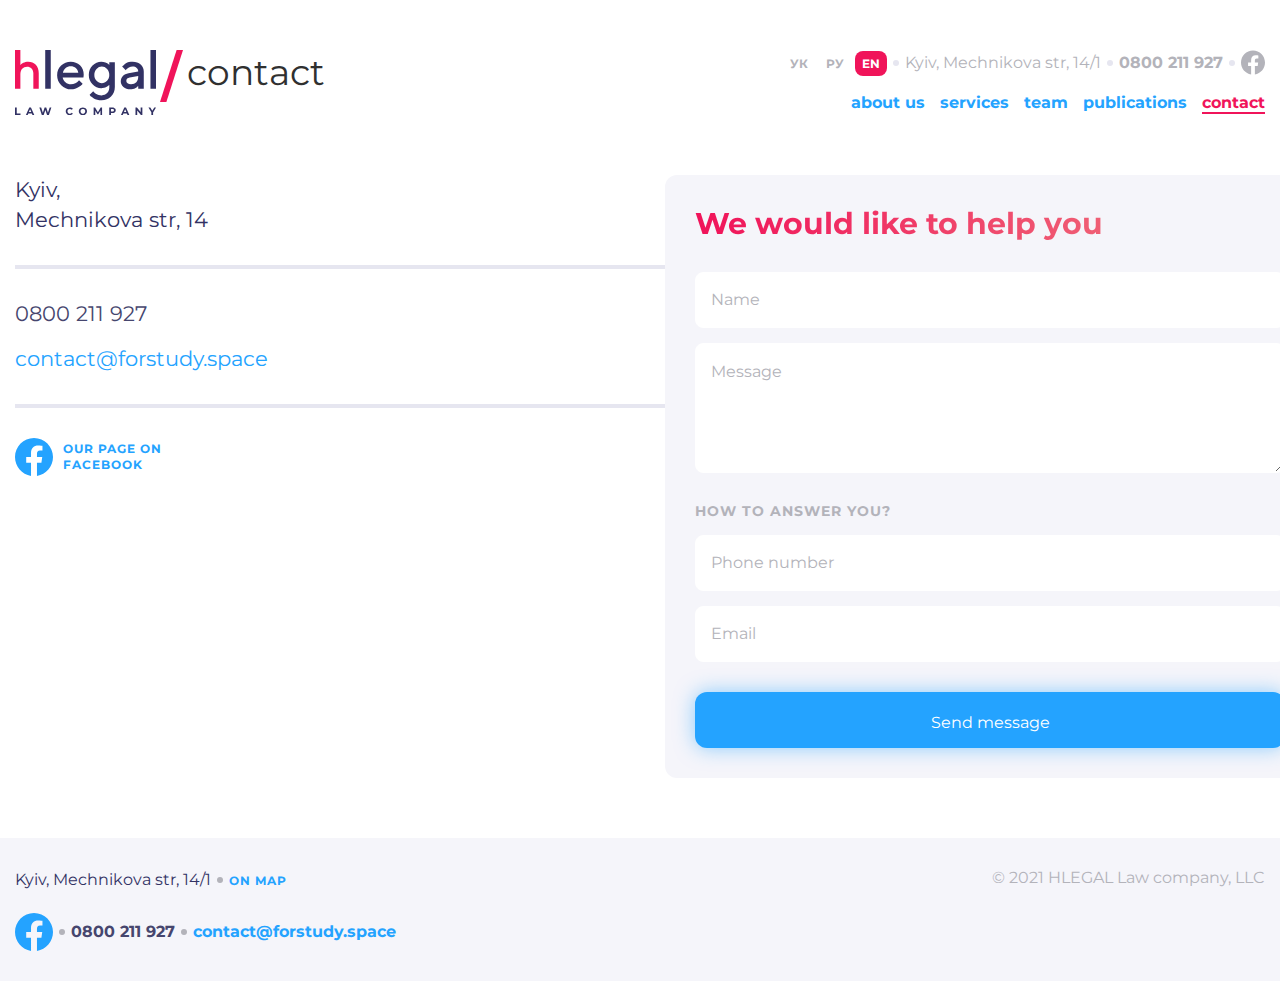
==== commit 9d055901: "minor changes" ====
--- a/index.html
+++ b/index.html
@@ -7,6 +7,7 @@
     <meta name="viewport" content="width=device-width, initial-scale=1.0">
     <link rel="stylesheet" href="./fonts/font.css">
     <link rel="stylesheet" href="./styles/styles.css">
+    <link rel="stylesheet" href="./styles/media.css">
     <title>HomeWork</title>
 </head>
 
@@ -16,7 +17,7 @@
             <div class="Logo flex">
                 <img class="Logo-img mg-r4" src="./images/Logo.svg" alt="Logo">
                 <img class="Logo-slash-img mg-b13 mg-r4" src="./images/Slash.svg" alt="Logo-slash">
-                <p class="LogoText">team</p>
+                <p class="LogoText">contact</p>
             </div>
             <div class="contacts flex aligns-center justify-end">
                 <div class="language">
@@ -47,9 +48,9 @@
                 <ul class="nav-ul flex list-none justify-end">
                     <li><a class="NavText mg-r15" href="#">about us</a></li>
                     <li><a class="NavText mg-r15" href="#">services</a></li>
-                    <li><a class="NavText NavText-Active mg-r15" href="#">team</a></li>
+                    <li><a class="NavText mg-r15" href="#">team</a></li>
                     <li><a class="NavText mg-r15" href="#">publications</a></li>
-                    <li><a class="NavText" href="#">contact</a></li>
+                    <li><a class="NavText NavText-Active" href="#">contact</a></li>
                 </ul>
             </div>
             <div class="burger-menu flex justify-end">
@@ -60,121 +61,43 @@
         </div>
     </header>
     <main>
-        <section class="Text">
-            <div class="Description container-small">
-                <h1 class="TitleText">We are used to taking responsibility and always guarantee honest, timely
-                    assistance, even in situations where most are powerless.</h1>
-            </div>
-        </section>
-        <section class="CollectionCard">
-            <div class="container">
-                <div class="Cards">
-                    <div class="Card1 CardHover">
-                        <img class="photo mg-b15" src="./images/Team-1.jpg" alt="human">
-                        <div class="flex justify-between">
-                            <div>
-                                <h4 class="TitleText mg-b5">Alexander Alexandrovsky</h4>
-                                <p class="SecondText">Managing partner</p>
-                            </div>
-                            <div class="flex">
-                                <span class="BackgroundCircle">
-                                    <svg class="Check" width="10" height="17" viewBox="0 0 10 17" fill="none"
-                                        xmlns="http://www.w3.org/2000/svg">
-                                        <path d="M1.5 15.5L8.5 8.5L1.5 1.5" stroke="#24A3FF" stroke-width="2" />
-                                    </svg>
-                                </span>
-                            </div>
-                        </div>
+        <section class="Forms">
+            <div class="Forms-container container-small flex justify-between">
+                <div class="Contact">
+                    <p class="TextAdress mg-b30">Kyiv, <br> Mechnikova str, 14</p>
+                    <hr>
+                    <a class="block mg-b15 mg-t30" href="tel:+380800211927">
+                        <span class="TextTelefon ">0800 211 927</span>
+                    </a>
+                    <a class="block mg-b30" href="mailto:contact@forstudy.space">
+                        <span class="TextEmail">contact@forstudy.space</span>
+                    </a>
+                    <hr>
+                    <div class="Facebook flex aligns-center mg-t30">
+                        <svg class="LogoFacebook3" width="38" height="38" viewBox="0 0 38 38" fill="none"
+                            xmlns="http://www.w3.org/2000/svg">
+                            <a xlink:href="https://www.facebook.com/" target="_blank">
+                                <path
+                                    d="M38 19.1161C38 8.55857 29.4934 0 19 0C8.50658 0 0 8.55857 0 19.1161C0 28.6575 6.94803 36.5659 16.0312 38V24.6419H11.207V19.1161H16.0312V14.9046C16.0312 10.1136 18.8678 7.46723 23.2078 7.46723C25.2866 7.46723 27.4609 7.84059 27.4609 7.84059V12.545H25.0651C22.7048 12.545 21.9688 14.0185 21.9688 15.5302V19.1161H27.2383L26.3959 24.6419H21.9688V38C31.052 36.5659 38 28.6575 38 19.1161Z"
+                                    fill="#24A3FF" />
+                            </a>
+                        </svg>
+                        <a href="https://www.facebook.com/" target="_blank">
+                            <span class="block TextFacebook">Our page on facebook</span>
+                        </a>
                     </div>
-
-                    <div class="Card2 CardHover">
-                        <img class="photo mg-b15" src="./images/Team-2.jpg" alt="human">
-                        <div class="flex justify-between">
-                            <div>
-                                <h4 class="TitleText mg-b5">Evgeny Patrikov</h4>
-                                <p class="SecondText">Equity partner, Attorney-at-law</p>
-                            </div>
-                            <div class="flex">
-                                <span class="BackgroundCircle">
-                                    <svg class="Check" width="10" height="17" viewBox="0 0 10 17" fill="none"
-                                        xmlns="http://www.w3.org/2000/svg">
-                                        <path d="M1.5 15.5L8.5 8.5L1.5 1.5" stroke="#24A3FF" stroke-width="2" />
-                                    </svg>
-                                </span>
-                            </div>
-                        </div>
-                    </div>
-                    <div class="Card3 CardHover">
-                        <img class="photo mg-b15" src="./images/Team-3.jpg" alt="human">
-                        <div class="flex justify-between">
-                            <div>
-                                <h4 class="TitleText mg-b5">Vladislav Melnik</h4>
-                                <p class="SecondText">Associate</p>
-                            </div>
-                            <div class="flex">
-                                <span class="BackgroundCircle">
-                                    <svg class="Check" width="10" height="17" viewBox="0 0 10 17" fill="none"
-                                        xmlns="http://www.w3.org/2000/svg">
-                                        <path d="M1.5 15.5L8.5 8.5L1.5 1.5" stroke="#24A3FF" stroke-width="2" />
-
-                                    </svg>
-                                </span>
-                            </div>
-                        </div>
-                    </div>
-                    <div class="Card4 CardHover">
-                        <img class="photo mg-b15" src="./images/Team-4.jpg" alt="human">
-                        <div class="flex justify-between">
-                            <div>
-                                <h4 class="TitleText mg-b5">Sergey Binn</h4>
-                                <p class="SecondText">Associate</p>
-                            </div>
-                            <div class="flex">
-                                <span class="BackgroundCircle">
-                                    <svg class="Check" width="10" height="17" viewBox="0 0 10 17" fill="none"
-                                        xmlns="http://www.w3.org/2000/svg">
-                                        <path d="M1.5 15.5L8.5 8.5L1.5 1.5" stroke="#24A3FF" stroke-width="2" />
-                                    </svg>
-                                </span>
-                            </div>
-                        </div>
-                    </div>
-                    <div class="Card5 CardHover">
-                        <div class="Photo-container">
-                            <img class="photo mg-b15" src="./images/Team-5.jpg" alt="human">
-                        </div>
-                        <div class="flex justify-between">
-                            <div>
-                                <h4 class="TitleText mg-b5">Oksana Kobzar</h4>
-                                <p class="SecondText">Equity partner, Attorney-at-law</p>
-                            </div>
-                            <div class="flex">
-                                <span class="BackgroundCircle">
-                                    <svg class="Check" width="10" height="17" viewBox="0 0 10 17" fill="none"
-                                        xmlns="http://www.w3.org/2000/svg">
-                                        <path d="M1.5 15.5L8.5 8.5L1.5 1.5" stroke="#24A3FF" stroke-width="2" />
-                                    </svg>
-                                </span>
-                            </div>
-                        </div>
-                    </div>
-                    <div class="Card6 CardHover">
-                        <img class="photo mg-b15" src="./images/Team-6.jpg" alt="human">
-                        <div class="flex justify-between">
-                            <div>
-                                <h4 class="TitleText mg-b5">Julia Wolk</h4>
-                                <p class="SecondText">Associate, Attorney-at-law</p>
-                            </div>
-                            <div class="flex">
-                                <span class="BackgroundCircle">
-                                    <svg class="Check" width="10" height="17" viewBox="0 0 10 17" fill="none"
-                                        xmlns="http://www.w3.org/2000/svg">
-                                        <path d="M1.5 15.5L8.5 8.5L1.5 1.5" stroke="#24A3FF" stroke-width="2" />
-                                    </svg>
-                                </span>
-                            </div>
-                        </div>
-                    </div>
+                </div>
+                <div class="forms">
+                    <form>
+                        <p class="TextForm mg-b30">We would like to help you</p>
+                        <input class="mg-b15" type="text" placeholder="Name">
+                        <!-- <input class="Message mg-b30" type="text" placeholder="Message"> -->
+                        <textarea class="Message mg-b30" placeholder="Message"></textarea>
+                        <p class="TextQuestion mg-b15">How to answer you?</p>
+                        <input class="mg-b15" type="tel" placeholder="Phone number">
+                        <input class="mg-b30" type="email" placeholder="Email">
+                        <button>Send message</button>
+                    </form>
                 </div>
             </div>
         </section>
--- a/styles/styles.css
+++ b/styles/styles.css
@@ -76,8 +76,20 @@
   margin-right: 15px;
 }
 
+.mg-b15 {
+  margin-bottom: 15px;
+}
+
 .mg-t21 {
   margin-top: 21px;
+}
+
+.mg-t30 {
+  margin-top: 30px;
+}
+
+.mg-b30 {
+  margin-bottom: 30px;
 }
 
 .position-relative {
@@ -265,18 +277,84 @@
   background-color: #323264;
   margin-top: 18px;
 }
-/*-----------Text----------------------------------------------------------------------*/
-
-.Text {
+/*-----------Forms----------------------------------------------------------------------*/
+
+.Forms {
   padding: 60px 0px 60px 0px;
 }
 
-.Text .TitleText {
-  font-family: "Montserrat";
-  font-style: normal;
-  font-weight: 700;
-  font-size: 38px;
-  line-height: 46px;
+.Forms .Facebook:hover .LogoFacebook3 path {
+  fill: #f0145a;
+}
+
+.Forms .Facebook:hover .TextFacebook {
+  color: #f0145a;
+}
+
+.Forms a {
+  text-decoration: none;
+}
+
+.Forms .TextTelefon {
+  font-family: "Montserrat";
+  font-style: normal;
+  font-weight: 400;
+  font-size: 21px;
+  line-height: 30px;
+  color: #46466e;
+}
+
+.Forms .TextEmail {
+  font-family: "Montserrat";
+  font-style: normal;
+  font-weight: 400;
+  font-size: 21px;
+  line-height: 30px;
+  color: #24a3ff;
+}
+
+.Forms .TextAdress {
+  font-family: "Montserrat";
+  font-style: normal;
+  font-weight: 400;
+  font-size: 21px;
+  line-height: 30px;
+  color: #323264;
+}
+
+.Forms hr {
+  border-style: none;
+  height: 4px;
+  width: 650px;
+  background: #e6e6f0;
+}
+
+.Forms .TextFacebook {
+  font-family: "Montserrat";
+  font-style: normal;
+  font-weight: 700;
+  font-size: 12px;
+  line-height: 16px;
+  letter-spacing: 1px;
+  text-transform: uppercase;
+  color: #24a3ff;
+  max-width: 105px;
+  margin-left: 10px;
+}
+
+.Forms .forms {
+  background: #f5f5fa;
+  border-radius: 12px;
+  /* max-width: 650px; */
+  padding: 30px;
+}
+
+.Forms .TextForm {
+  font-family: "Montserrat";
+  font-style: normal;
+  font-weight: 700;
+  font-size: 30px;
+  line-height: 37px;
   background: linear-gradient(90.13deg, #f0145a 0.84%, #ef8080 99.96%);
   -webkit-background-clip: text;
   -webkit-text-fill-color: transparent;
@@ -284,75 +362,79 @@
   text-fill-color: transparent;
 }
 
-/*-----------CollectionCard----------------------------------------------------------------------*/
-
-.CollectionCard {
-  padding-bottom: 60px;
-}
-
-.CollectionCard .Cards .photo {
+.Forms .TextQuestion {
+  font-family: "Montserrat";
+  font-style: normal;
+  font-weight: 700;
+  font-size: 14px;
+  line-height: 17px;
+  letter-spacing: 1px;
+  text-transform: uppercase;
+  color: #b3b3ba;
+}
+
+.Forms textarea {
+  padding: 15px;
+  width: 590px;
+  height: 130px;
+  border: 1px solid #ffffff;
+  border-radius: 8px;
+  display: block;
+  outline: none;
+}
+
+.Forms input {
+  padding: 15px;
+  width: 590px;
+  height: 56px;
+  border: 1px solid #ffffff;
+  border-radius: 8px;
+  display: block;
+  outline: none;
+}
+
+.Forms input::placeholder,
+.Forms textarea::placeholder {
+  font-family: "Montserrat";
+  font-style: normal;
+  font-weight: 400;
+  font-size: 16px;
+  line-height: 26px;
+  color: #b3b3ba;
+}
+
+.Forms input:focus,
+.Forms textarea:focus {
+  border: 1px solid #24a3ff;
+}
+
+.Forms button {
+  font-family: "Montserrat";
+  font-style: normal;
+  font-weight: 400;
+  font-size: 16px;
+  line-height: 26px;
+  color: #ffffff;
+  border-style: none;
+  padding: 18px 30px;
+  width: 590px;
+  height: 56px;
+  background: #24a3ff;
+  box-shadow: 0px 0px 20px rgba(36, 163, 255, 0.5);
   border-radius: 12px;
-  object-fit: cover;
-  height: 400px;
-  width: 100%;
-}
-
-.CollectionCard .Cards .TitleText {
-  font-family: "Montserrat";
-  font-style: normal;
-  font-weight: 700;
-  font-size: 16px;
-  line-height: 20px;
-  color: #323264;
-}
-
-.CollectionCard .Cards .SecondText {
-  font-family: "Montserrat";
-  font-style: normal;
-  font-weight: 400;
-  font-size: 14px;
-  line-height: 22px;
-  color: #b3b3ba;
-}
-
-.CollectionCard .Cards {
-  display: grid;
-  gap: 60px;
-  grid-template-columns: repeat(3, 1fr);
-}
-
-.CollectionCard .Cards .CardHover {
-  transition: all 0.2s linear;
-}
-
-.CollectionCard .Cards .CardHover:hover .TitleText {
-  color: #f0145a;
-}
-
-.CollectionCard .Cards .CardHover:hover .Check path {
-  stroke: #f0145a;
-}
-
-.CollectionCard .Cards .BackgroundCircle {
-  width: 32px;
-  height: 32px;
-  background-color: #f5f5fa;
-  border-radius: 50%;
-}
-
-.CollectionCard .Cards .Check {
-  margin: 7px 0px 0px 12px;
-}
-
-/* .CollectionCard .Cards .Check2 {
-  position: absolute;
-  margin: 7px 0px 0px 12px;
-  opacity: 0%;
-} */
-
-/* .CollectionCard .Cards .CardHover:hover .Check2 path {
-  opacity: 100%;
-} */
+}
+
+.Forms button:hover {
+  background: #0085ff;
+  box-shadow: 0px 0px 20px rgba(36, 163, 255, 0.5);
+  border-radius: 12px;
+}
+
+.Forms button:active {
+  background: #006ccf;
+  box-shadow: 0px 0px 20px rgba(36, 163, 255, 0.5);
+  border-radius: 12px;
+}
 
 /*-----------Footer----------------------------------------------------------------------*/
 
@@ -439,320 +521,3 @@
 .Circle-grey {
   background: #b3b3ba;
 }
-
-@media (max-width: 1440px) and (min-width: 1023px) {
-  .container {
-    max-width: 1320px;
-  }
-  .container-small {
-    max-width: 1080px;
-  }
-}
-
-@media (max-width: 1024px) and (min-width: 811px) {
-  .container {
-    max-width: 904px;
-  }
-  .container-small {
-    max-width: 664px;
-  }
-}
-
-@media (max-width: 810px) and (min-width: 551px) {
-  .container {
-    max-width: 648px;
-  }
-  .container-small {
-    max-width: 648px;
-  }
-
-  .mobile-fcont {
-    max-width: 398px;
-    padding: 0px;
-  }
-  /*--------Header-----------------------------------------------------------------------*/
-
-  header .header-container {
-    grid-template-areas:
-      "Contacts"
-      "Logo"
-      "nav";
-  }
-
-  header .contacts {
-    justify-content: flex-start;
-    margin-bottom: 30px;
-  }
-
-  header .Logo {
-    margin-bottom: 30px;
-  }
-
-  header .nav-ul {
-    justify-content: flex-start;
-  }
-
-  /*------Cards----------------------------------------------------------------------------*/
-  .CollectionCard .Cards {
-    grid-template-columns: repeat(2, 1fr);
-  }
-
-  /*------Footer----------------------------------------------------------------------------*/
-  .Footer-container {
-    display: block;
-  }
-
-  .Footer-container .CopyrightText-container {
-    display: flex;
-    justify-content: center;
-    margin-top: 30px;
-  }
-}
-
-@media (max-width: 550px) and (min-width: 376px) {
-  .container {
-    max-width: 648px;
-  }
-  .container-small {
-    max-width: 648px;
-  }
-
-  .mobile-fcont {
-    max-width: 398px;
-  }
-  /*--------Header-----------------------------------------------------------------------*/
-
-  header .AdressText {
-    display: none;
-  }
-
-  header .Circle2 {
-    display: none;
-  }
-
-  header .header-container {
-    grid-template-areas:
-      "Contacts"
-      "Logo"
-      "nav";
-  }
-
-  header .nav-ul {
-    display: block;
-    text-align: center;
-  }
-
-  header .contacts {
-    justify-content: center;
-    margin-bottom: 30px;
-  }
-
-  header .Logo {
-    margin-bottom: 30px;
-  }
-
-  /*------Cards----------------------------------------------------------------------------*/
-  .CollectionCard .Cards {
-    grid-template-columns: repeat(1, 1fr);
-  }
-
-  /*------Footer----------------------------------------------------------------------------*/
-  .Footer .Circle {
-    display: none;
-  }
-
-  .Footer-container {
-    display: block;
-  }
-
-  .Footer .Map {
-    display: block;
-    text-align: center;
-  }
-
-  .Footer .contacts-footer .LogoFacebook2-Link {
-    display: block;
-    text-align: center;
-  }
-
-  .Footer .contacts-footer {
-    display: block;
-    text-align: center;
-  }
-
-  .Footer .NavigationText {
-    display: block;
-    margin-top: 10px;
-  }
-
-  .Footer .TelText {
-    display: block;
-    margin-top: 10px;
-  }
-
-  .Footer .EmailText {
-    display: block;
-    margin-top: 10px;
-  }
-
-  .Footer .CopyrightText {
-    display: block;
-    text-align: center;
-    margin-top: 30px;
-  }
-}
-
-@media (max-width: 375px) and (min-width: 0px) {
-  .container {
-    max-width: 315px;
-  }
-  .container-small {
-    max-width: 315px;
-  }
-
-  .mobile-hcont {
-    max-width: 345px;
-  }
-
-  /*------Header----------------------------------------------------------------------------*/
-
-  header {
-    padding: 0px;
-  }
-
-  header .contacts {
-    background: #f5f5fa;
-    margin-bottom: 0px;
-    margin-left: -15px;
-    margin-right: -15px;
-    padding: 10px 15px;
-  }
-
-  header .Circle {
-    display: none;
-  }
-
-  header .Logo,
-  header .burger-menu {
-    margin-top: 15px;
-  }
-
-  header .Logo .Logo-img {
-    max-height: 32px;
-  }
-
-  header .Logo .Logo-slash-img {
-    max-height: 28px;
-  }
-  header .Logo .LogoText {
-    font-family: "Montserrat";
-    font-style: normal;
-    font-weight: 400;
-    font-size: 20px;
-    line-height: 24px;
-    color: #323264;
-  }
-
-  header .AdressText {
-    display: none;
-  }
-
-  header .LogoFacebook {
-    display: none;
-  }
-
-  header .nav {
-    display: none;
-  }
-
-  header .contacts {
-    justify-content: space-between;
-  }
-
-  header .header-container {
-    grid-template-areas:
-      "Contacts Contacts"
-      "Logo Burger";
-  }
-
-  header .burger-menu {
-    display: flex;
-  }
-
-  /*------Text----------------------------------------------------------------------------*/
-
-  .Text {
-    padding-top: 15px;
-  }
-
-  .Text .TitleText {
-    font-family: "Montserrat";
-    font-style: normal;
-    font-weight: 700;
-    font-size: 30px;
-    line-height: 37px;
-    background: linear-gradient(90.13deg, #f0145a 0.84%, #ef8080 99.96%);
-    -webkit-background-clip: text;
-    -webkit-text-fill-color: transparent;
-    background-clip: text;
-    text-fill-color: transparent;
-  }
-
-  .Text .Description {
-    margin-top: 30px;
-  }
-
-  /*------Cards----------------------------------------------------------------------------*/
-  .CollectionCard .Cards .photo {
-    height: 300px;
-  }
-  .CollectionCard .Cards {
-    grid-template-columns: repeat(1, 1fr);
-  }
-
-  /*------Footer----------------------------------------------------------------------------*/
-
-  .Footer .Circle {
-    display: none;
-  }
-
-  .Footer-container {
-    display: block;
-  }
-
-  .Footer .Map {
-    display: block;
-    text-align: center;
-  }
-
-  .Footer .contacts-footer .LogoFacebook2-Link {
-    display: block;
-    text-align: center;
-  }
-
-  .Footer .contacts-footer {
-    display: block;
-    text-align: center;
-  }
-
-  .Footer .NavigationText {
-    display: block;
-    margin-top: 10px;
-  }
-
-  .Footer .TelText {
-    display: block;
-    margin-top: 10px;
-  }
-
-  .Footer .EmailText {
-    display: block;
-    margin-top: 10px;
-  }
-
-  .Footer .CopyrightText {
-    display: block;
-    text-align: center;
-    margin-top: 30px;
-  }
-}
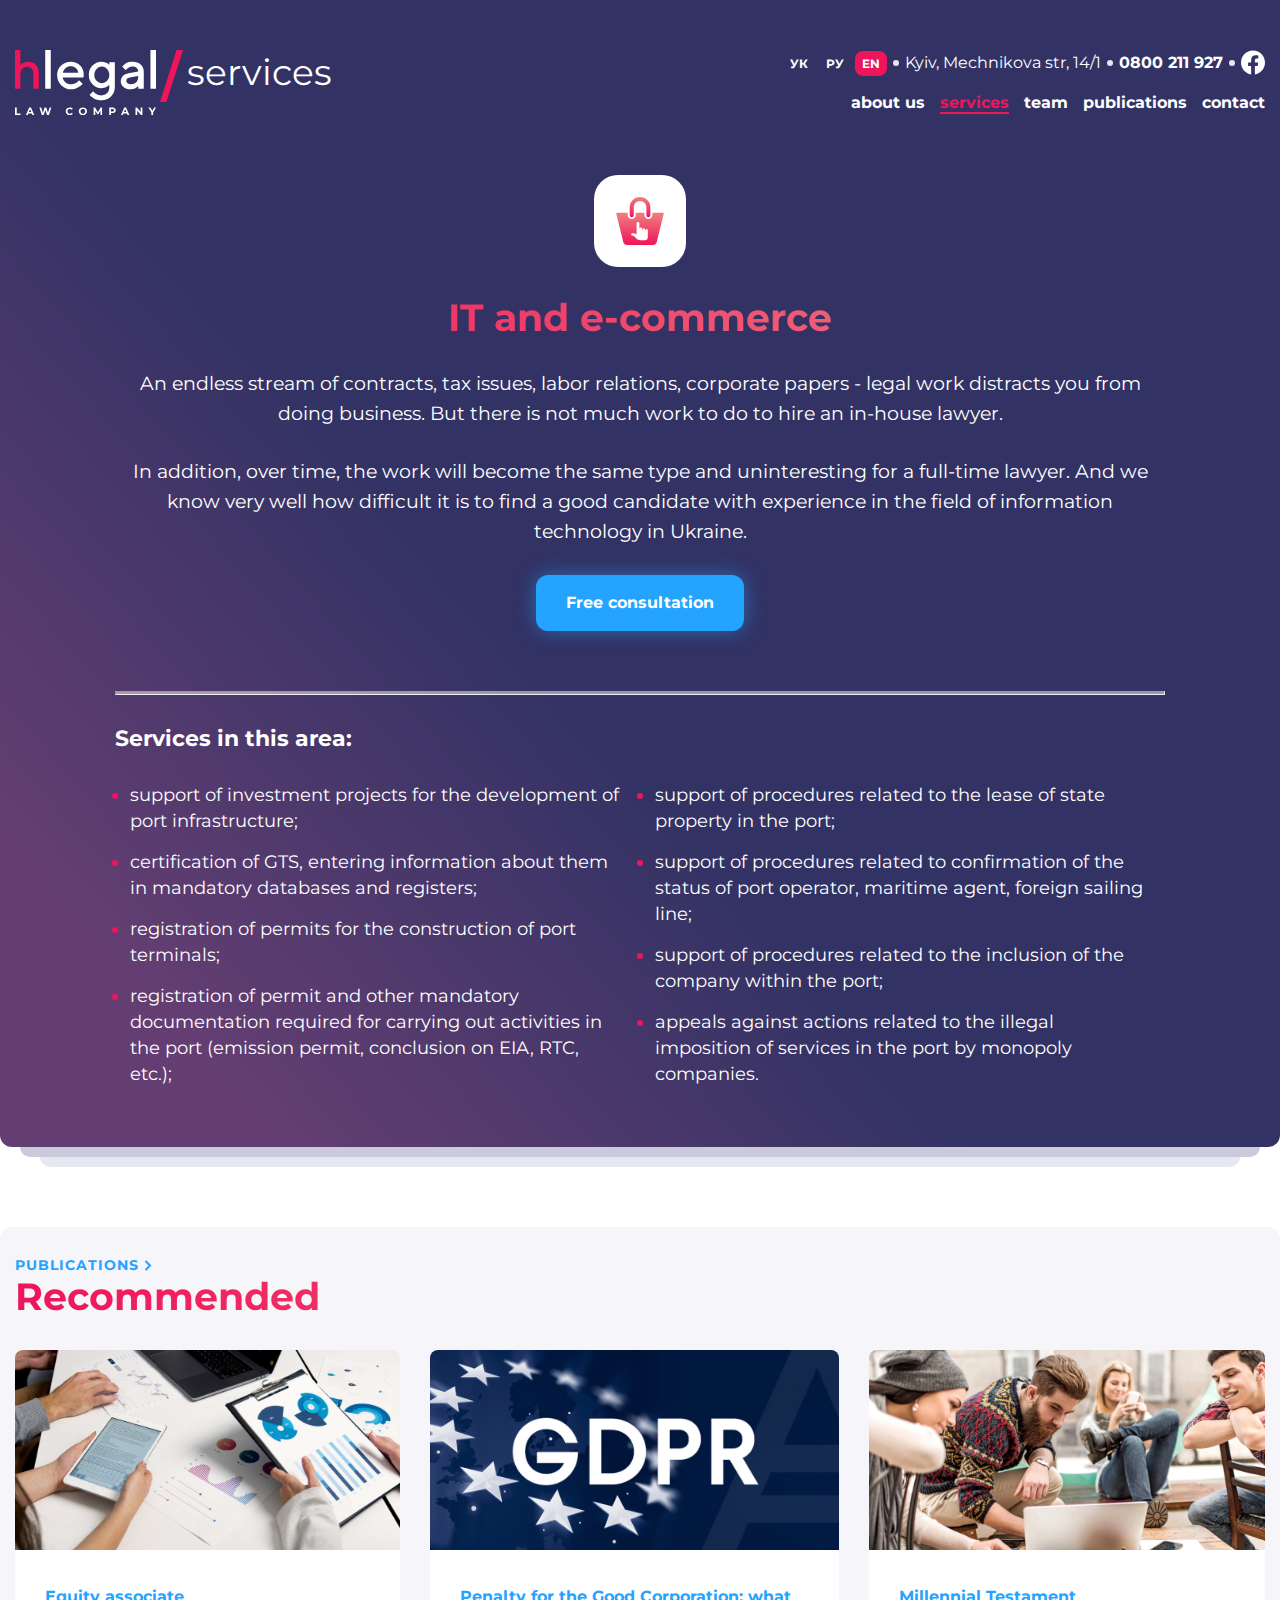
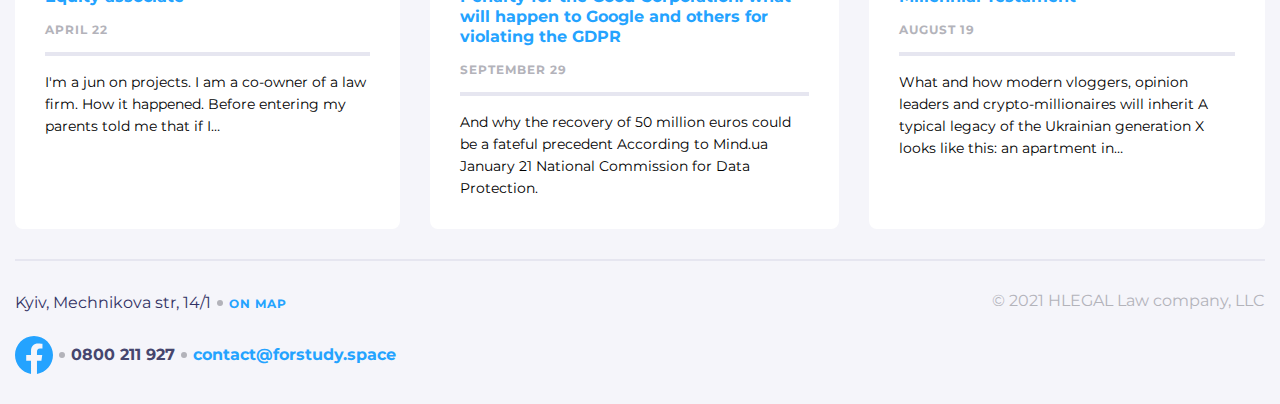
==== commit c6a43c90: "Did site" ====
--- a/index.html
+++ b/index.html
@@ -17,7 +17,7 @@
             <div class="Logo flex">
                 <img class="Logo-img mg-r4" src="./images/Logo.svg" alt="Logo">
                 <img class="Logo-slash-img mg-b13 mg-r4" src="./images/Slash.svg" alt="Logo-slash">
-                <p class="LogoText">contact</p>
+                <p class="LogoText">services</p>
             </div>
             <div class="contacts flex aligns-center justify-end">
                 <div class="language">
@@ -47,10 +47,10 @@
             <div class="nav">
                 <ul class="nav-ul flex list-none justify-end">
                     <li><a class="NavText mg-r15" href="#">about us</a></li>
-                    <li><a class="NavText mg-r15" href="#">services</a></li>
+                    <li><a class="NavText NavText-Active mg-r15" href="#">services</a></li>
                     <li><a class="NavText mg-r15" href="#">team</a></li>
                     <li><a class="NavText mg-r15" href="#">publications</a></li>
-                    <li><a class="NavText NavText-Active" href="#">contact</a></li>
+                    <li><a class="NavText" href="#">contact</a></li>
                 </ul>
             </div>
             <div class="burger-menu flex justify-end">
@@ -59,46 +59,108 @@
                 <span class="line3"></span>
             </div>
         </div>
+        <div class="Consultation container-small">
+            <div class="flex justify-center">
+                <span class="basket-background">
+                    <img class="basket" src="./images/Ecommerce.svg" alt="basket">
+                </span>
+            </div>
+            <p class="TitleText">IT and e-commerce</p>
+            <div class="Wrap-SecondText">
+                <p class="SecondText">An endless stream of contracts, tax issues, labor relations, corporate papers
+                    -
+                    legal work distracts you from doing business. But there is not much work to do to hire an
+                    in-house
+                    lawyer.
+                </p>
+                <p class="SecondText"> In addition, over time, the work will become the same type and uninteresting
+                    for
+                    a full-time lawyer.
+                    And we know very well how difficult it is to find a good candidate with experience in the field
+                    of
+                    information technology in Ukraine.</p>
+            </div>
+            <form class="flex justify-center">
+                <input class="button" type="button" value="Free consultation">
+            </form>
+            <hr>
+        </div>
+        <div class="Advantage container-small">
+            <h3 class="TitleText block">Services in this area:</h3>
+            <div class="Nav flex justify-around mg-t30">
+                <ul>
+                    <li class="SecondText"><a>support of investment projects for the development of port
+                            infrastructure;</a></li>
+                    <li class="SecondText mg-t15"><a>certification of GTS, entering information about them in mandatory
+                            databases and
+                            registers;</a></li>
+                    <li class="SecondText mg-t15"><a>registration of permits for the construction of port terminals;</a>
+                    </li>
+                    <li class="SecondText mg-t15"><a>registration of permit and other mandatory documentation required
+                            for
+                            carrying out activities
+                            in the port (emission permit, conclusion on EIA, RTC, etc.);</a></li>
+                </ul>
+                <ul>
+                    <li class="SecondText"><a>support of procedures related to the lease of state property in the
+                            port;</a></li>
+                    <li class="SecondText mg-t15"><a>support of procedures related to confirmation of the status of port
+                            operator, maritime agent, foreign sailing line;</a></li>
+                    <li class="SecondText mg-t15"><a>support of procedures related to the inclusion of the company
+                            within the
+                            port;</a></li>
+                    <li class="SecondText mg-t15"><a>appeals against actions related to the illegal imposition of
+                            services in
+                            the port by monopoly companies.</a></li>
+                </ul>
+            </div>
+        </div>
     </header>
     <main>
-        <section class="Forms">
-            <div class="Forms-container container-small flex justify-between">
-                <div class="Contact">
-                    <p class="TextAdress mg-b30">Kyiv, <br> Mechnikova str, 14</p>
-                    <hr>
-                    <a class="block mg-b15 mg-t30" href="tel:+380800211927">
-                        <span class="TextTelefon ">0800 211 927</span>
-                    </a>
-                    <a class="block mg-b30" href="mailto:contact@forstudy.space">
-                        <span class="TextEmail">contact@forstudy.space</span>
-                    </a>
-                    <hr>
-                    <div class="Facebook flex aligns-center mg-t30">
-                        <svg class="LogoFacebook3" width="38" height="38" viewBox="0 0 38 38" fill="none"
-                            xmlns="http://www.w3.org/2000/svg">
-                            <a xlink:href="https://www.facebook.com/" target="_blank">
-                                <path
-                                    d="M38 19.1161C38 8.55857 29.4934 0 19 0C8.50658 0 0 8.55857 0 19.1161C0 28.6575 6.94803 36.5659 16.0312 38V24.6419H11.207V19.1161H16.0312V14.9046C16.0312 10.1136 18.8678 7.46723 23.2078 7.46723C25.2866 7.46723 27.4609 7.84059 27.4609 7.84059V12.545H25.0651C22.7048 12.545 21.9688 14.0185 21.9688 15.5302V19.1161H27.2383L26.3959 24.6419H21.9688V38C31.052 36.5659 38 28.6575 38 19.1161Z"
-                                    fill="#24A3FF" />
-                            </a>
-                        </svg>
-                        <a href="https://www.facebook.com/" target="_blank">
-                            <span class="block TextFacebook">Our page on facebook</span>
-                        </a>
-                    </div>
-                </div>
-                <div class="forms">
-                    <form>
-                        <p class="TextForm mg-b30">We would like to help you</p>
-                        <input class="mg-b15" type="text" placeholder="Name">
-                        <!-- <input class="Message mg-b30" type="text" placeholder="Message"> -->
-                        <textarea class="Message mg-b30" placeholder="Message"></textarea>
-                        <p class="TextQuestion mg-b15">How to answer you?</p>
-                        <input class="mg-b15" type="tel" placeholder="Phone number">
-                        <input class="mg-b30" type="email" placeholder="Email">
-                        <button>Send message</button>
-                    </form>
-                </div>
+        <section class="Publication">
+            <div class="container">
+                <div class="flex aligns-center">
+                    <h3 class="PublicationText">Publications</h3>
+                    <svg width="8" height="11" viewBox="0 0 8 11" fill="none" xmlns="http://www.w3.org/2000/svg">
+                        <path d="M1.5 1L6 5.5L1.5 10" stroke="#24A3FF" stroke-width="2" />
+                    </svg>
+                </div>
+                <p class="TitleText">Recommended</p>
+                <div class="CollectionCards grid">
+                    <div class="Card Card1">
+                        <img class="photo" src="./images/Publication-1.png" alt="photo">
+                        <div class="Text">
+                            <h4 class="Card-TitleText">Equity associate</h4>
+                            <p class="DateText">April 22</p>
+                            <hr>
+                            <p class="DescriptionText">I'm a jun on projects. I am a co-owner of a law firm. How it
+                                happened. Before entering my parents told me that if I…</p>
+                        </div>
+                    </div>
+                    <div class="Card Card2">
+                        <img class="photo" src="./images/Publication-2.png" alt="photo">
+                        <div class="Text">
+                            <h4 class="Card-TitleText">Penalty for the Good Corporation: what will happen to Google and
+                                others for violating the GDPR</h4>
+                            <p class="DateText">September 29</p>
+                            <hr>
+                            <p class="DescriptionText">And why the recovery of 50 million euros could be a fateful
+                                precedent According to Mind.ua January 21 National Commission for Data Protection.</p>
+                        </div>
+                    </div>
+                    <div class="Card Card3">
+                        <img class="photo" src="./images/Publication-3.png" alt="photo">
+                        <div class="Text">
+                            <h4 class="Card-TitleText">Millennial Testament</h4>
+                            <p class="DateText">August 19</p>
+                            <hr>
+                            <p class="DescriptionText">What and how modern vloggers, opinion leaders and
+                                crypto-millionaires will inherit A typical legacy of the Ukrainian generation X looks
+                                like this: an apartment in…</p>
+                        </div>
+                    </div>
+                </div>
+                <hr>
             </div>
         </section>
     </main>
--- a/styles/styles.css
+++ b/styles/styles.css
@@ -18,7 +18,6 @@
 
 .container {
   width: 100%;
-  max-width: 1630px;
   margin-left: auto;
   margin-right: auto;
   padding: 0px 15px 0px 15px;
@@ -26,7 +25,6 @@
 
 .container-small {
   width: 100%;
-  max-width: 1390px;
   margin-left: auto;
   margin-right: auto;
   padding: 0px 15px 0px 15px;
@@ -44,6 +42,10 @@
   display: flex;
 }
 
+.justify-around {
+  justify-content: space-around;
+}
+
 .justify-between {
   justify-content: space-between;
 }
@@ -52,6 +54,18 @@
   justify-content: flex-end;
 }
 
+.gap30 {
+  gap: 30px;
+}
+
+.mg-t30 {
+  margin-top: 30px;
+}
+
+.mg-t15 {
+  margin-top: 15px;
+}
+
 .mg-b15 {
   margin-bottom: 15px;
 }
@@ -104,16 +118,30 @@
   list-style: none;
 }
 
+.justify-center {
+  justify-content: center;
+}
+
 /*-----------Header----------------------------------------------------------------------*/
 
 header {
+  position: relative;
   padding-top: 50px;
+  padding-bottom: 60px;
+  background: linear-gradient(
+    228.57deg,
+    #323264 11.93%,
+    #323264 57.17%,
+    #643e72 87.46%
+  );
+  border-radius: 0px 0px 12px 12px;
 }
 
 header .LogoText {
   font-weight: 400;
   font-size: 36px;
   line-height: 44px;
+  color: #fff;
 }
 
 header a {
@@ -127,7 +155,7 @@
   line-height: 15px;
   padding: 5px 7px;
   /* letter-spacing: 1px; */
-  color: #b3b3ba;
+  color: #fff;
 }
 header .contacts .Language {
   min-width: 33px;
@@ -155,6 +183,7 @@
 
 header .LogoFacebook path {
   transition: all 0.2s linear;
+  fill: #fff;
 }
 
 header .LogoFacebook:hover path {
@@ -180,7 +209,7 @@
   font-weight: 400;
   font-size: 16px;
   line-height: 20px;
-  color: #b3b3ba;
+  color: #fff;
 }
 
 header .contacts .TelefonText {
@@ -189,7 +218,7 @@
   font-weight: 700;
   font-size: 16px;
   line-height: 20px;
-  color: #b3b3ba;
+  color: #fff;
 }
 
 header .nav {
@@ -203,7 +232,7 @@
   font-weight: 700;
   font-size: 16px;
   line-height: 20px;
-  color: #24a3ff;
+  color: #fff;
 }
 
 header .nav .NavText:hover {
@@ -277,84 +306,31 @@
   background-color: #323264;
   margin-top: 18px;
 }
-/*-----------Forms----------------------------------------------------------------------*/
-
-.Forms {
-  padding: 60px 0px 60px 0px;
-}
-
-.Forms .Facebook:hover .LogoFacebook3 path {
-  fill: #f0145a;
-}
-
-.Forms .Facebook:hover .TextFacebook {
-  color: #f0145a;
-}
-
-.Forms a {
-  text-decoration: none;
-}
-
-.Forms .TextTelefon {
-  font-family: "Montserrat";
-  font-style: normal;
-  font-weight: 400;
-  font-size: 21px;
-  line-height: 30px;
-  color: #46466e;
-}
-
-.Forms .TextEmail {
-  font-family: "Montserrat";
-  font-style: normal;
-  font-weight: 400;
-  font-size: 21px;
-  line-height: 30px;
-  color: #24a3ff;
-}
-
-.Forms .TextAdress {
-  font-family: "Montserrat";
-  font-style: normal;
-  font-weight: 400;
-  font-size: 21px;
-  line-height: 30px;
-  color: #323264;
-}
-
-.Forms hr {
-  border-style: none;
-  height: 4px;
-  width: 650px;
-  background: #e6e6f0;
-}
-
-.Forms .TextFacebook {
-  font-family: "Montserrat";
-  font-style: normal;
-  font-weight: 700;
-  font-size: 12px;
-  line-height: 16px;
-  letter-spacing: 1px;
-  text-transform: uppercase;
-  color: #24a3ff;
-  max-width: 105px;
-  margin-left: 10px;
-}
-
-.Forms .forms {
-  background: #f5f5fa;
-  border-radius: 12px;
-  /* max-width: 650px; */
-  padding: 30px;
-}
-
-.Forms .TextForm {
-  font-family: "Montserrat";
-  font-style: normal;
-  font-weight: 700;
-  font-size: 30px;
-  line-height: 37px;
+
+header .basket-background {
+  width: 92px;
+  height: 92px;
+  background-color: #fff;
+  border-radius: 24px;
+  margin-bottom: 28px;
+}
+
+header .basket {
+  margin-top: 14px;
+  margin-left: 14px;
+}
+
+header .Consultation {
+  padding-top: 60px;
+}
+
+header .Consultation .TitleText {
+  font-family: "Montserrat";
+  font-style: normal;
+  font-weight: 700;
+  font-size: 38px;
+  line-height: 46px;
+  text-align: center;
   background: linear-gradient(90.13deg, #f0145a 0.84%, #ef8080 99.96%);
   -webkit-background-clip: text;
   -webkit-text-fill-color: transparent;
@@ -362,7 +338,106 @@
   text-fill-color: transparent;
 }
 
-.Forms .TextQuestion {
+header .Consultation .SecondText {
+  margin-top: 28px;
+  font-family: "Montserrat";
+  font-style: normal;
+  font-weight: 400;
+  font-size: 19px;
+  line-height: 30px;
+  text-align: center;
+  color: #ffffff;
+}
+
+header .Consultation .Wrap-SecondText {
+  text-align: center;
+  max-width: 1360px;
+}
+
+header .button {
+  margin-top: 28px;
+  margin-bottom: 60px;
+  padding: 18px 30px;
+  background: #24a3ff;
+  box-shadow: 0px 0px 20px rgba(36, 163, 255, 0.5);
+  border-radius: 12px;
+  border: none;
+  font-family: "Montserrat";
+  font-style: normal;
+  font-weight: 700;
+  font-size: 16px;
+  line-height: 20px;
+  color: #fff;
+}
+
+header hr {
+  max-width: 1360px;
+  height: 4px;
+  background: rgba(255, 255, 255, 0.5);
+}
+
+header .Advantage {
+  padding-top: 30px;
+}
+
+header .Advantage .TitleText {
+  font-family: "Montserrat";
+  font-style: normal;
+  font-weight: 700;
+  font-size: 22px;
+  line-height: 27px;
+  color: #ffffff;
+}
+
+header .Advantage .SecondText {
+  font-family: "Montserrat";
+  font-style: normal;
+  font-weight: 400;
+  font-size: 18px;
+  line-height: 26px;
+  color: #ffffff;
+  max-width: 636px;
+}
+
+header .Advantage li::marker {
+  color: #f0145a;
+}
+
+header::before {
+  display: block;
+  background: #cacadb;
+  height: 10px;
+  width: calc(100% - 40px);
+  border-radius: 0px 0px 12px 12px;
+  top: 100%;
+  z-index: -1;
+  content: "";
+  position: absolute;
+  margin-left: 20px;
+}
+
+header::after {
+  background: #e7e7f2;
+  height: 10px;
+  width: calc(100% - 80px);
+  top: calc(100% + 10px);
+  border-radius: 0px 0px 12px 12px;
+  z-index: -2;
+  content: "";
+  position: absolute;
+  margin-left: 40px;
+}
+
+/*-----------Publication----------------------------------------------------------------------*/
+
+.Publication {
+  margin-top: 80px;
+  padding-top: 30px;
+  background: #f5f5fa;
+  border-radius: 12px 12px 0px 0px;
+}
+
+.Publication .PublicationText {
   font-family: "Montserrat";
   font-style: normal;
   font-weight: 700;
@@ -370,100 +445,56 @@
   line-height: 17px;
   letter-spacing: 1px;
   text-transform: uppercase;
-  color: #b3b3ba;
-}
-
-.Forms textarea {
-  padding: 15px;
-  width: 590px;
-  height: 130px;
-  border: 1px solid #ffffff;
+  color: #24a3ff;
+  margin-right: 5px;
+}
+
+.Publication .TitleText {
+  font-family: "Montserrat";
+  font-style: normal;
+  font-weight: 700;
+  font-size: 38px;
+  line-height: 46px;
+  background: linear-gradient(90.13deg, #f0145a 0.84%, #ef8080 99.96%);
+  -webkit-background-clip: text;
+  -webkit-text-fill-color: transparent;
+  background-clip: text;
+  text-fill-color: transparent;
+  margin-bottom: 30px;
+}
+.Publication .Card {
+  background: #ffffff;
   border-radius: 8px;
-  display: block;
-  outline: none;
-}
-
-.Forms input {
-  padding: 15px;
-  width: 590px;
-  height: 56px;
-  border: 1px solid #ffffff;
-  border-radius: 8px;
-  display: block;
-  outline: none;
-}
-
-.Forms input::placeholder,
-.Forms textarea::placeholder {
-  font-family: "Montserrat";
-  font-style: normal;
-  font-weight: 400;
-  font-size: 16px;
-  line-height: 26px;
-  color: #b3b3ba;
-}
-
-.Forms input:focus,
-.Forms textarea:focus {
-  border: 1px solid #24a3ff;
-}
-
-.Forms button {
-  font-family: "Montserrat";
-  font-style: normal;
-  font-weight: 400;
-  font-size: 16px;
-  line-height: 26px;
-  color: #ffffff;
-  border-style: none;
-  padding: 18px 30px;
-  width: 590px;
-  height: 56px;
-  background: #24a3ff;
-  box-shadow: 0px 0px 20px rgba(36, 163, 255, 0.5);
-  border-radius: 12px;
-}
-
-.Forms button:hover {
-  background: #0085ff;
-  box-shadow: 0px 0px 20px rgba(36, 163, 255, 0.5);
-  border-radius: 12px;
-}
-
-.Forms button:active {
-  background: #006ccf;
-  box-shadow: 0px 0px 20px rgba(36, 163, 255, 0.5);
-  border-radius: 12px;
-}
-
-/*-----------Footer----------------------------------------------------------------------*/
-
-footer {
-  background: #f5f5fa;
-}
-
-.Footer img {
-  display: block;
-}
-
-.Footer {
-  padding: 30px 0px 30px 0px;
-}
-
-.Footer .AdressText {
-  font-family: "Montserrat";
-  font-style: normal;
-  font-weight: 400;
-  font-size: 16px;
-  line-height: 20px;
-  color: #323264;
-}
-
-.Footer a {
-  text-decoration: none;
-}
-
-.Footer .NavigationText {
+  width: 100%;
+}
+
+.Publication .Card1 {
+  grid-area: Card1;
+}
+.Publication .Card2 {
+  grid-area: Card2;
+}
+.Publication .Card3 {
+  grid-area: Card3;
+}
+
+.Publication .CollectionCards {
+  grid-template-areas: "Card1 Card2 Card3";
+  /* grid-template-columns: repeat(3, 1fr); */
+  gap: 30px;
+}
+
+.Publication .Card .Text .Card-TitleText {
+  font-family: "Montserrat";
+  font-style: normal;
+  font-weight: 700;
+  font-size: 16px;
+  line-height: 20px;
+  color: #24a3ff;
+  margin-bottom: 15px;
+}
+
+.Publication .Card .Text .DateText {
   font-family: "Montserrat";
   font-style: normal;
   font-weight: 700;
@@ -471,7 +502,80 @@
   line-height: 15px;
   letter-spacing: 1px;
   text-transform: uppercase;
-
+  color: #b3b3ba;
+  margin-bottom: 15px;
+}
+
+.Publication .Card .Text {
+  padding: 30px;
+}
+
+.Publication .Card .Text hr {
+  height: 4px;
+  width: 100%;
+  background: #e6e6f0;
+  margin-top: 0px;
+}
+
+.Publication .Card .Text .DescriptionText {
+  font-family: "Montserrat";
+  font-style: normal;
+  font-weight: 400;
+  font-size: 14px;
+  line-height: 22px;
+  color: #000000;
+  margin-top: 15px;
+}
+
+.Publication .Card .photo {
+  width: 100%;
+  max-height: 200px;
+  object-fit: cover;
+  border-radius: 8px 8px 0px 0px;
+}
+
+.Publication hr {
+  margin-top: 30px;
+  height: 2px;
+  background: #e6e6f0;
+  border: none;
+}
+
+/*-----------Footer----------------------------------------------------------------------*/
+
+footer {
+  background: #f5f5fa;
+}
+
+.Footer img {
+  display: block;
+}
+
+.Footer {
+  padding: 30px 0px 30px 0px;
+}
+
+.Footer .AdressText {
+  font-family: "Montserrat";
+  font-style: normal;
+  font-weight: 400;
+  font-size: 16px;
+  line-height: 20px;
+  color: #323264;
+}
+
+.Footer a {
+  text-decoration: none;
+}
+
+.Footer .NavigationText {
+  font-family: "Montserrat";
+  font-style: normal;
+  font-weight: 700;
+  font-size: 12px;
+  line-height: 15px;
+  letter-spacing: 1px;
+  text-transform: uppercase;
   color: #24a3ff;
 }
 
--- a/styles/media.css
+++ b/styles/media.css
@@ -0,0 +1,283 @@
+@media (max-width: 3000px) {
+  .container {
+    max-width: 1630px;
+  }
+  .container-small {
+    max-width: 1390px;
+  }
+}
+@media (max-width: 1440px) {
+  .container {
+    max-width: 1320px;
+  }
+  .container-small {
+    max-width: 1080px;
+  }
+
+  /*--------Header-----------------------------------------------------------------------*/
+
+  header .Advantage .SecondText {
+    max-width: 495px;
+  }
+}
+
+@media (max-width: 1070px) {
+  .container {
+    max-width: 904px;
+  }
+  .container-small {
+    max-width: 934px;
+  }
+
+  /*--------Header-----------------------------------------------------------------------*/
+
+  header .Advantage .SecondText {
+    max-width: 408px;
+  }
+}
+
+@media (max-width: 900px) {
+  .container {
+    max-width: 690px;
+  }
+  .container-small {
+    max-width: 690px;
+  }
+
+  /*--------Header-----------------------------------------------------------------------*/
+
+  header .Advantage .SecondText {
+    max-width: 280px;
+  }
+
+  header .header-container {
+    grid-template-areas:
+      "Contacts"
+      "Logo"
+      "nav";
+  }
+
+  header .contacts {
+    justify-content: flex-start;
+    margin-bottom: 30px;
+  }
+
+  header .Logo {
+    margin-bottom: 30px;
+  }
+
+  header .nav-ul {
+    justify-content: flex-start;
+  }
+  /*-----Publication----------------------------------------------------------------------------*/
+  .Publication .CollectionCards {
+    grid-template-areas:
+      "Card1 Card2"
+      "Card3 Card3";
+    grid-template-columns: repeat(2, 1fr);
+  }
+  /*------Footer----------------------------------------------------------------------------*/
+  .Footer-container {
+    display: block;
+  }
+
+  .Footer-container .CopyrightText-container {
+    display: flex;
+    justify-content: center;
+    margin-top: 30px;
+  }
+}
+
+@media (max-width: 760px) {
+  .container {
+    max-width: 315px;
+  }
+  .container-small {
+    max-width: 345px;
+  }
+
+  .mobile-hcont {
+    max-width: 345px;
+  }
+
+  /*------Header----------------------------------------------------------------------------*/
+
+  header {
+    padding: 0px;
+    padding-bottom: 60px;
+  }
+
+  header .Logo {
+    margin-bottom: 0px;
+  }
+
+  header .contacts {
+    background: rgba(245, 245, 250, 0.2);
+    margin-bottom: 0px;
+    margin-left: -60px;
+    margin-right: -60px;
+    padding: 10px 15px;
+  }
+
+  header .Circle {
+    display: none;
+  }
+
+  header .Logo,
+  header .burger-menu {
+    margin-top: 15px;
+  }
+
+  header .Logo .Logo-img {
+    max-height: 32px;
+  }
+
+  header .Logo .Logo-slash-img {
+    max-height: 28px;
+  }
+  header .Logo .LogoText {
+    font-family: "Montserrat";
+    font-style: normal;
+    font-weight: 400;
+    font-size: 20px;
+    line-height: 24px;
+    color: #fff;
+  }
+
+  header .AdressText {
+    display: none;
+  }
+
+  header .LogoFacebook {
+    display: none;
+  }
+
+  header .nav {
+    display: none;
+  }
+
+  header .contacts {
+    justify-content: space-between;
+  }
+
+  header .header-container {
+    grid-template-areas:
+      "Contacts Contacts"
+      "Logo Burger";
+  }
+
+  header .burger-menu {
+    display: flex;
+  }
+
+  header .burger-menu .line1,
+  header .burger-menu .line2,
+  header .burger-menu .line3 {
+    background-color: #fff;
+  }
+
+  header .Advantage .SecondText {
+    max-width: 308px;
+  }
+
+  header .Advantage .Nav {
+    display: block;
+  }
+
+  header .Advantage .Nav .SecondText {
+    margin-left: 20px;
+  }
+
+  header .Consultation .TitleText {
+    font-family: "Montserrat";
+    font-style: normal;
+    font-weight: 700;
+    font-size: 30px;
+    line-height: 37px;
+    text-align: center;
+    background: linear-gradient(90.13deg, #f0145a 0.84%, #ef8080 99.96%);
+    -webkit-background-clip: text;
+    -webkit-text-fill-color: transparent;
+    background-clip: text;
+    text-fill-color: transparent;
+  }
+
+  /*-----Publication----------------------------------------------------------------------------*/
+  .Publication .CollectionCards {
+    grid-template-areas:
+      "Card1"
+      "Card2"
+      "Card3";
+    grid-template-columns: 1fr;
+  }
+
+  .Publication .TitleText {
+    font-family: "Montserrat";
+    font-style: normal;
+    font-weight: 700;
+    font-size: 30px;
+    line-height: 37px;
+    background: linear-gradient(90.13deg, #f0145a 0.84%, #ef8080 99.96%);
+    -webkit-background-clip: text;
+    -webkit-text-fill-color: transparent;
+    background-clip: text;
+    text-fill-color: transparent;
+  }
+
+  /*------Footer----------------------------------------------------------------------------*/
+
+  .Footer .Circle {
+    display: none;
+  }
+
+  .Footer-container {
+    display: block;
+  }
+
+  .Footer .Map {
+    display: block;
+    text-align: center;
+  }
+
+  .Footer .contacts-footer .LogoFacebook2-Link {
+    display: block;
+    text-align: center;
+  }
+
+  .Footer .contacts-footer {
+    display: block;
+    text-align: center;
+  }
+
+  .Footer .NavigationText {
+    display: block;
+    margin-top: 10px;
+  }
+
+  .Footer .TelText {
+    display: block;
+    margin-top: 10px;
+  }
+
+  .Footer .EmailText {
+    display: block;
+    margin-top: 10px;
+  }
+
+  .Footer .CopyrightText {
+    display: block;
+    text-align: center;
+    margin-top: 30px;
+  }
+
+  .Footer-container .CopyrightText-container {
+    margin-top: 0px;
+  }
+}
+
+@media (max-width: 375px) {
+  header .contacts {
+    margin-left: -15px;
+    margin-right: -15px;
+  }
+}
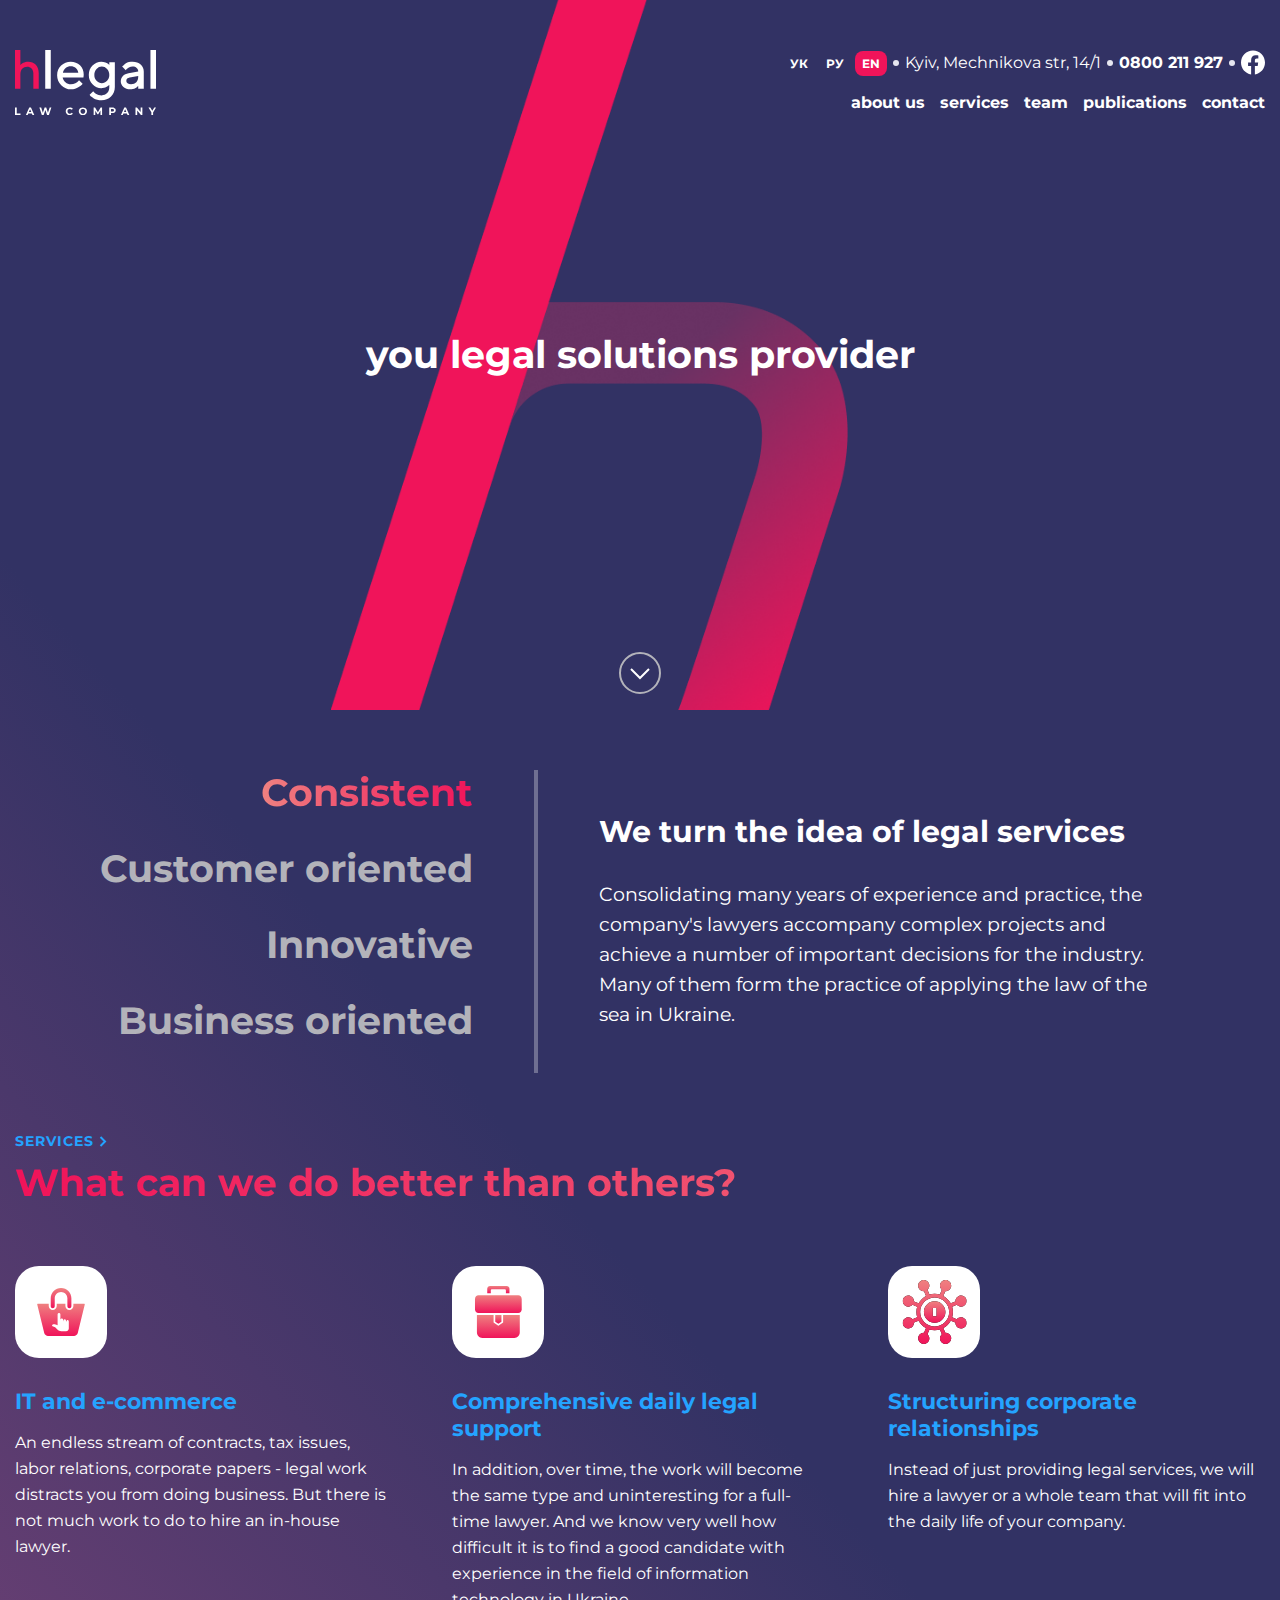
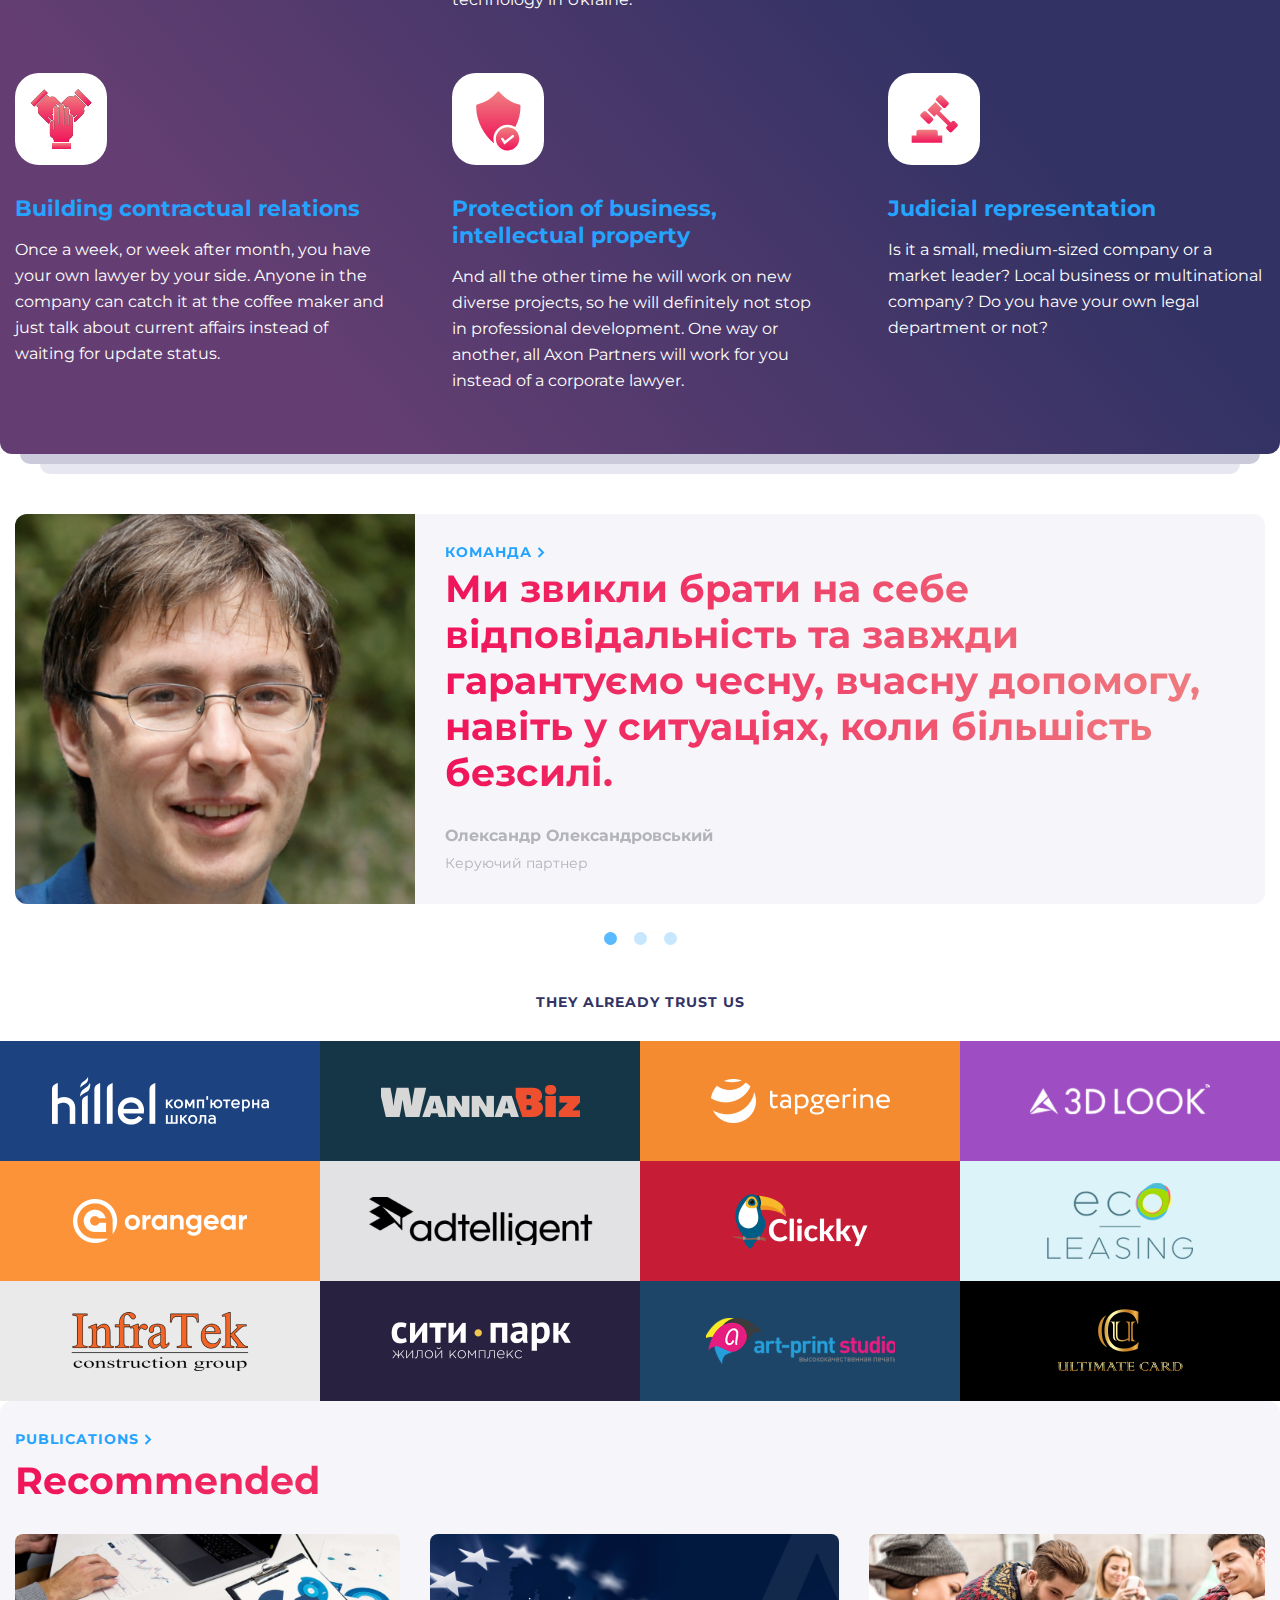
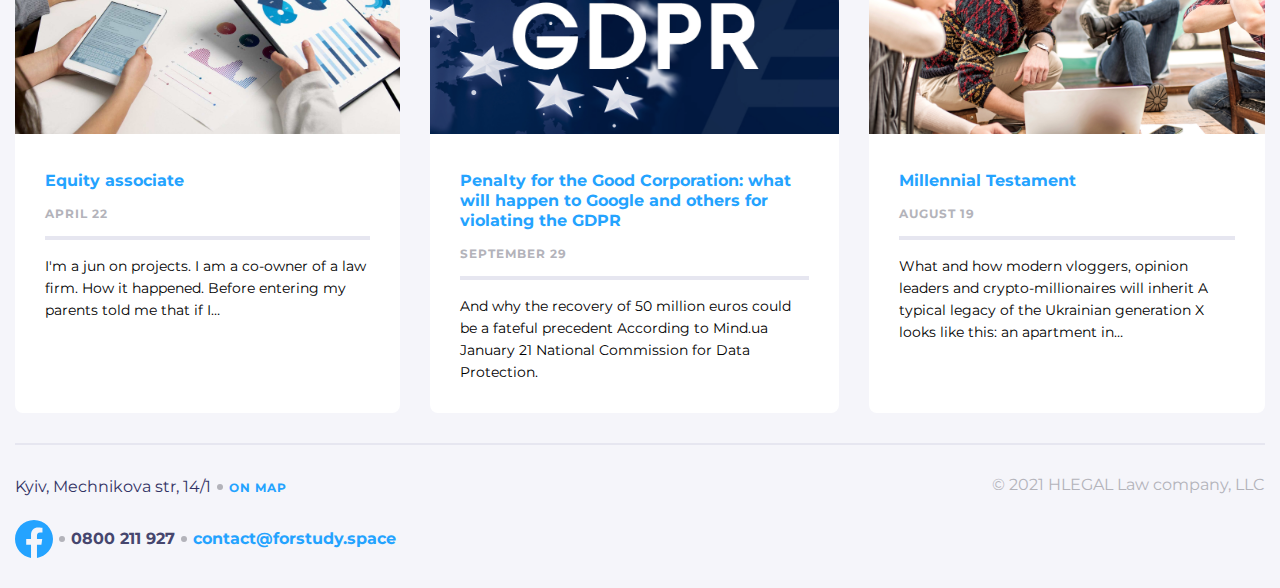
==== commit c9b90231: "Did site" ====
--- a/index.html
+++ b/index.html
@@ -5,6 +5,8 @@
     <meta charset="UTF-8">
     <meta http-equiv="X-UA-Compatible" content="IE=edge">
     <meta name="viewport" content="width=device-width, initial-scale=1.0">
+    <link rel="stylesheet" href="./assets/slick-1.8.1/slick/slick.css">
+    <link rel="stylesheet" href="./assets/slick-1.8.1/slick/slick-theme.css">
     <link rel="stylesheet" href="./fonts/font.css">
     <link rel="stylesheet" href="./styles/styles.css">
     <link rel="stylesheet" href="./styles/media.css">
@@ -12,111 +14,289 @@
 </head>
 
 <body>
-    <header>
-        <div class="header-container mobile-hcont container grid">
-            <div class="Logo flex">
-                <img class="Logo-img mg-r4" src="./images/Logo.svg" alt="Logo">
-                <img class="Logo-slash-img mg-b13 mg-r4" src="./images/Slash.svg" alt="Logo-slash">
-                <p class="LogoText">services</p>
-            </div>
-            <div class="contacts flex aligns-center justify-end">
-                <div class="language">
-                    <a class="LanguageText Language" href="#">УК</a>
-                    <a class="LanguageText Language" href="#">РУ</a>
-                    <a class="LanguageText Language Language-Active" href="#">EN</a>
-                </div>
-                <span class="Circle Circle2"></span>
-                <a href="https://www.google.com/maps/place/%D1%83%D0%BB.+%D0%9C%D0%B5%D1%87%D0%BD%D0%B8%D0%BA%D0%BE%D0%B2%D0%B0,+14%2F1,+%D0%9A%D0%B8%D0%B5%D0%B2,+02000/data=!4m2!3m1!1s0x40d4cf07295b8e39:0x17b2112e2dc0e7a?sa=X&ved=2ahUKEwi4zc2CitD6AhWstYsKHfKYDbMQ8gF6BAgkEAE"
-                    target="_blank">
-                    <span class="AdressText">Kyiv, Mechnikova str, 14/1</span>
-                </a>
-                <span class="Circle"></span>
-                <div>
-                    <a href="tel:+380800211927"><span class="TelefonText">0800 211 927</span></a>
-                </div>
-                <span class="Circle"></span>
-                <svg class="LogoFacebook" width="24" height="25" viewBox="0 0 24 25" fill="none"
+    <div class="wrap-section">
+        <section class="Header-section">
+            <header>
+                <div class="header-container mobile-hcont container grid">
+                    <div class="Logo flex">
+                        <img class="Logo-img mg-r4" src="./images/Logo.svg" alt="Logo">
+                    </div>
+                    <div class="contacts flex aligns-center justify-end">
+                        <div class="language">
+                            <a class="LanguageText Language" href="#">УК</a>
+                            <a class="LanguageText Language" href="#">РУ</a>
+                            <a class="LanguageText Language Language-Active" href="#">EN</a>
+                        </div>
+                        <span class="Circle Circle2"></span>
+                        <a href="https://www.google.com/maps/place/%D1%83%D0%BB.+%D0%9C%D0%B5%D1%87%D0%BD%D0%B8%D0%BA%D0%BE%D0%B2%D0%B0,+14%2F1,+%D0%9A%D0%B8%D0%B5%D0%B2,+02000/data=!4m2!3m1!1s0x40d4cf07295b8e39:0x17b2112e2dc0e7a?sa=X&ved=2ahUKEwi4zc2CitD6AhWstYsKHfKYDbMQ8gF6BAgkEAE"
+                            target="_blank">
+                            <span class="AdressText">Kyiv, Mechnikova str, 14/1</span>
+                        </a>
+                        <span class="Circle"></span>
+                        <div>
+                            <a href="tel:+380800211927"><span class="TelefonText">0800 211 927</span></a>
+                        </div>
+                        <span class="Circle"></span>
+                        <svg class="LogoFacebook" width="24" height="25" viewBox="0 0 24 25" fill="none"
+                            xmlns="http://www.w3.org/2000/svg">
+                            <a xlink:href="https://www.facebook.com/" target="_blank">
+                                <path
+                                    d="M24 12.5733C24 5.90541 18.6274 0.5 12 0.5C5.37258 0.5 0 5.90541 0 12.5733C0 18.5995 4.38823 23.5943 10.125 24.5V16.0633H7.07813V12.5733H10.125V9.91343C10.125 6.88755 11.9165 5.21615 14.6576 5.21615C15.9705 5.21615 17.3438 5.45195 17.3438 5.45195V8.42313H15.8306C14.3399 8.42313 13.875 9.35379 13.875 10.3086V12.5733H17.2031L16.6711 16.0633H13.875V24.5C19.6118 23.5943 24 18.5995 24 12.5733Z"
+                                    fill="#B3B3BA" />
+                            </a>
+                        </svg>
+                    </div>
+                    <div class="nav">
+                        <ul class="nav-ul flex list-none justify-end">
+                            <li><a class="NavText mg-r15" href="#">about us</a></li>
+                            <li><a class="NavText mg-r15" href="#">services</a></li>
+                            <li><a class="NavText mg-r15" href="#">team</a></li>
+                            <li><a class="NavText mg-r15" href="#">publications</a></li>
+                            <li><a class="NavText" href="#">contact</a></li>
+                        </ul>
+                    </div>
+                    <div class="burger-menu flex justify-end">
+                        <span class="line1"></span>
+                        <span class="line2"></span>
+                        <span class="line3"></span>
+                    </div>
+                </div>
+            </header>
+        </section>
+        <section class="Logo-section">
+            <p class="SecondText">you legal solutions provider</p>
+            <span class="Logo-Сircle">
+                <svg class="Logo-checked" width="20" height="12" viewBox="0 0 20 12" fill="none"
                     xmlns="http://www.w3.org/2000/svg">
-                    <a xlink:href="https://www.facebook.com/" target="_blank">
-                        <path
-                            d="M24 12.5733C24 5.90541 18.6274 0.5 12 0.5C5.37258 0.5 0 5.90541 0 12.5733C0 18.5995 4.38823 23.5943 10.125 24.5V16.0633H7.07813V12.5733H10.125V9.91343C10.125 6.88755 11.9165 5.21615 14.6576 5.21615C15.9705 5.21615 17.3438 5.45195 17.3438 5.45195V8.42313H15.8306C14.3399 8.42313 13.875 9.35379 13.875 10.3086V12.5733H17.2031L16.6711 16.0633H13.875V24.5C19.6118 23.5943 24 18.5995 24 12.5733Z"
-                            fill="#B3B3BA" />
-                    </a>
+                    <path d="M1 1L10 10L19 1" stroke="white" stroke-width="2" />
                 </svg>
-            </div>
-            <div class="nav">
-                <ul class="nav-ul flex list-none justify-end">
-                    <li><a class="NavText mg-r15" href="#">about us</a></li>
-                    <li><a class="NavText NavText-Active mg-r15" href="#">services</a></li>
-                    <li><a class="NavText mg-r15" href="#">team</a></li>
-                    <li><a class="NavText mg-r15" href="#">publications</a></li>
-                    <li><a class="NavText" href="#">contact</a></li>
-                </ul>
-            </div>
-            <div class="burger-menu flex justify-end">
-                <span class="line1"></span>
-                <span class="line2"></span>
-                <span class="line3"></span>
-            </div>
-        </div>
-        <div class="Consultation container-small">
-            <div class="flex justify-center">
-                <span class="basket-background">
-                    <img class="basket" src="./images/Ecommerce.svg" alt="basket">
-                </span>
-            </div>
-            <p class="TitleText">IT and e-commerce</p>
-            <div class="Wrap-SecondText">
-                <p class="SecondText">An endless stream of contracts, tax issues, labor relations, corporate papers
-                    -
-                    legal work distracts you from doing business. But there is not much work to do to hire an
-                    in-house
-                    lawyer.
-                </p>
-                <p class="SecondText"> In addition, over time, the work will become the same type and uninteresting
-                    for
-                    a full-time lawyer.
-                    And we know very well how difficult it is to find a good candidate with experience in the field
-                    of
-                    information technology in Ukraine.</p>
-            </div>
-            <form class="flex justify-center">
-                <input class="button" type="button" value="Free consultation">
-            </form>
-            <hr>
-        </div>
-        <div class="Advantage container-small">
-            <h3 class="TitleText block">Services in this area:</h3>
-            <div class="Nav flex justify-around mg-t30">
-                <ul>
-                    <li class="SecondText"><a>support of investment projects for the development of port
-                            infrastructure;</a></li>
-                    <li class="SecondText mg-t15"><a>certification of GTS, entering information about them in mandatory
-                            databases and
-                            registers;</a></li>
-                    <li class="SecondText mg-t15"><a>registration of permits for the construction of port terminals;</a>
-                    </li>
-                    <li class="SecondText mg-t15"><a>registration of permit and other mandatory documentation required
-                            for
-                            carrying out activities
-                            in the port (emission permit, conclusion on EIA, RTC, etc.);</a></li>
-                </ul>
-                <ul>
-                    <li class="SecondText"><a>support of procedures related to the lease of state property in the
-                            port;</a></li>
-                    <li class="SecondText mg-t15"><a>support of procedures related to confirmation of the status of port
-                            operator, maritime agent, foreign sailing line;</a></li>
-                    <li class="SecondText mg-t15"><a>support of procedures related to the inclusion of the company
-                            within the
-                            port;</a></li>
-                    <li class="SecondText mg-t15"><a>appeals against actions related to the illegal imposition of
-                            services in
-                            the port by monopoly companies.</a></li>
-                </ul>
-            </div>
-        </div>
-    </header>
+            </span>
+        </section>
+        <section class="Description-section">
+            <div class="Description container-small">
+                <div class="nav-pills flex justify-between ">
+                    <div class="Pills nav" id="v-pills-tab" role="tablist" aria-orientation="vertical">
+                        <button class="nav-SecondText nav-link active" id="v-pills-home-tab" data-bs-toggle="pill"
+                            data-bs-target="#v-pills-home" type="button" role="tab" aria-controls="v-pills-home"
+                            aria-selected="true">Consistent</button>
+                        <button class="nav-SecondText nav-link" id="v-pills-profile-tab" data-bs-toggle="pill"
+                            data-bs-target="#v-pills-profile" type="button" role="tab" aria-controls="v-pills-profile"
+                            aria-selected="false">Customer oriented</button>
+                        <button class="nav-SecondText nav-link" id="v-pills-messages-tab" data-bs-toggle="pill"
+                            data-bs-target="#v-pills-messages" type="button" role="tab" aria-controls="v-pills-messages"
+                            aria-selected="false">Innovative</button>
+                        <button class="nav-SecondText nav-link" id="v-pills-settings-tab" data-bs-toggle="pill"
+                            data-bs-target="#v-pills-settings" type="button" role="tab" aria-controls="v-pills-settings"
+                            aria-selected="false">Business oriented</button>
+                    </div>
+                    <hr>
+                    <div class="tab-content" style="align-self: center;" id="v-pills-tabContent">
+                        <div class="tab-pane fade show active aligns-center" id="v-pills-home" role="tabpanel"
+                            aria-labelledby="v-pills-home-tab">
+                            <h2 class="TitleText">We turn the idea of legal services</h2>
+                            <p class="SecondText">Consolidating many years of experience and practice, the company's
+                                lawyers
+                                accompany complex projects and achieve a number of important decisions for the industry.
+                                Many of
+                                them form the practice of applying the law of the sea in Ukraine.</p>
+                        </div>
+                        <div class="tab-pane fade" id="v-pills-profile" role="tabpanel"
+                            aria-labelledby="v-pills-profile-tab">
+                            <h2 class="TitleText">Lorem ipsum dolor sit amet.</h2>
+                            <p class="SecondText">Lorem ipsum dolor sit, amet consectetur adipisicing elit. Expedita,
+                                nisi? Inventore officiis odio accusantium facere cupiditate error est magni amet aut
+                                quos similique ratione, consectetur nihil quo? Optio, a architecto!</p>
+                        </div>
+                        <div class="tab-pane fade" id="v-pills-messages" role="tabpanel"
+                            aria-labelledby="v-pills-messages-tab">
+                            <h2 class="TitleText">Lorem ipsum dolor sit amet consectetur.</h2>
+                            <p class="SecondText">Lorem ipsum dolor sit amet consectetur adipisicing elit. Eius placeat
+                                soluta voluptatum. Nobis, sint deleniti!</p>
+                        </div>
+                        <div class="tab-pane fade" id="v-pills-settings" role="tabpanel"
+                            aria-labelledby="v-pills-settings-tab">
+                            <h2 class="TitleText">Lorem ipsum dolor sit amet consectetur adipisicing elit.</h2>
+                            <p class="SecondText">Lorem ipsum dolor sit amet consectetur, adipisicing elit.
+                                Exercitationem nulla libero ipsam molestiae quasi dolorem commodi assumenda
+                                voluptatibus!</p>
+                        </div>
+                    </div>
+                </div>
+            </div>
+        </section>
+        <section class="Cards-section">
+            <div class="CollectionCards container">
+                <div class="Service flex aligns-center">
+                    <h3 class="ServiceText">Services</h3>
+                    <svg class="Service-Checked" width="8" height="11" viewBox="0 0 8 11" fill="none"
+                        xmlns="http://www.w3.org/2000/svg">
+                        <path d="M1.5 1L6 5.5L1.5 10" stroke="#24A3FF" stroke-width="2" />
+                    </svg>
+                </div>
+                <p class="TitleText mg-t10">What can we do better than others?</p>
+                <div class="Cards">
+                    <div class="Card">
+                        <span class="Square"><img src="./images/Ecommerce.svg" alt="Logo"></span>
+                        <h3 class="Card-TitleText">IT and e-commerce</h3>
+                        <p class="SecondText">An endless stream of contracts, tax issues, labor relations, corporate
+                            papers
+                            - legal work distracts you from doing business. But there is not much work to do to hire an
+                            in-house lawyer.</p>
+                    </div>
+                    <div class="Card">
+                        <span class="Square"><img src="./images/Support.svg" alt="Logo"></span>
+                        <h3 class="Card-TitleText">Comprehensive daily legal support</h3>
+                        <p class="SecondText">In addition, over time, the work will become the same type and
+                            uninteresting
+                            for a full-time lawyer. And we know very well how difficult it is to find a good candidate
+                            with
+                            experience in the field of information technology in Ukraine.</p>
+                    </div>
+                    <div class="Card">
+                        <span class="Square"><img src="./images/Coprorate.svg" alt="Logo"></span>
+                        <h3 class="Card-TitleText">Structuring corporate relationships</h3>
+                        <p class="SecondText">Instead of just providing legal services, we will hire a lawyer or a whole
+                            team that will fit into the daily life of your company.</p>
+                    </div>
+                    <div class="Card">
+                        <span class="Square"><img src="./images/Trust.svg" alt="Logo"></span>
+                        <h3 class="Card-TitleText">Building contractual relations</h3>
+                        <p class="SecondText">Once a week, or week after month, you have your own lawyer by your side.
+                            Anyone in the company can catch it at the coffee maker and just talk about current affairs
+                            instead of waiting for update status.</p>
+                    </div>
+                    <div class="Card">
+                        <span class="Square"><img src="./images/Protection.svg" alt="Logo"></span>
+                        <h3 class="Card-TitleText">Protection of business, intellectual property</h3>
+                        <p class="SecondText">And all the other time he will work on new diverse projects, so he will
+                            definitely not stop in professional development. One way or another, all Axon Partners will
+                            work
+                            for you instead of a corporate lawyer.</p>
+                    </div>
+                    <div class="Card">
+                        <span class="Square"><img src="./images/Court.svg" alt="Logo"></span>
+                        <h3 class="Card-TitleText">Judicial representation</h3>
+                        <p class="SecondText">Is it a small, medium-sized company or a market leader? Local business or
+                            multinational company? Do you have your own legal department or not?</p>
+                    </div>
+                </div>
+            </div>
+        </section>
+    </div>
     <main>
+        <section class="Team">
+            <div class="container">
+                <div id="Slide" class="Team-slide">
+                    <div class="item">
+                        <div class="item-container">
+                            <img class="Slide-Photo" src="./images/Team-1.jpg" alt="photo">
+                            <div class="wrap">
+                                <div class="flex aligns-center">
+                                    <h3 class="SlideText">команда</h3>
+                                    <svg class="Slide-Checked" width="8" height="11" viewBox="0 0 8 11" fill="none"
+                                        xmlns="http://www.w3.org/2000/svg">
+                                        <path d="M1.5 1L6 5.5L1.5 10" stroke="#24A3FF" stroke-width="2" />
+                                    </svg>
+                                </div>
+                                <h2 class="Slide-TitleText">Ми звикли брати на себе відповідальність та завжди
+                                    гарантуємо
+                                    чесну, вчасну
+                                    допомогу, навіть у ситуаціях, коли більшість безсилі.</h2>
+                                <h4 class="Slide-SecondText">Олександр Олександровський</h4>
+                                <p class="Slide-ThirdText">Керуючий партнер</p>
+                            </div>
+                        </div>
+                    </div>
+                    <div class="item">
+                        <div class="item-container">
+                            <div>
+                                <img class="Slide-Photo" src="./images/Team-4.jpg" alt="photo">
+                            </div>
+                            <div class="wrap">
+                                <div class="flex aligns-center">
+                                    <h3 class="SlideText">команда</h3>
+                                    <svg class="Slide-Checked" width="8" height="11" viewBox="0 0 8 11" fill="none"
+                                        xmlns="http://www.w3.org/2000/svg">
+                                        <path d="M1.5 1L6 5.5L1.5 10" stroke="#24A3FF" stroke-width="2" />
+                                    </svg>
+                                </div>
+                                <h2 class="Slide-TitleText">Ми звикли брати на себе відповідальність та завжди
+                                    гарантуємо
+                                    чесну, вчасну
+                                    допомогу, навіть у ситуаціях, коли більшість безсилі.</h2>
+                                <h4 class="Slide-SecondText">Сергій Бінн</h4>
+                                <p class="Slide-ThirdText">Ассоциированный</p>
+                            </div>
+                        </div>
+                    </div>
+                    <div class="item">
+                        <div class="item-container">
+                            <div>
+                                <img class="Slide-Photo" src="./images/Team-5.jpg" alt="photo">
+                            </div>
+                            <div class="wrap">
+                                <div class="flex aligns-center">
+                                    <h3 class="SlideText">команда</h3>
+                                    <svg class="Slide-Checked" width="8" height="11" viewBox="0 0 8 11" fill="none"
+                                        xmlns="http://www.w3.org/2000/svg">
+                                        <path d="M1.5 1L6 5.5L1.5 10" stroke="#24A3FF" stroke-width="2" />
+                                    </svg>
+                                </div>
+                                <h2 class="Slide-TitleText">Ми звикли брати на себе відповідальність та завжди
+                                    гарантуємо
+                                    чесну, вчасну
+                                    допомогу, навіть у ситуаціях, коли більшість безсилі.</h2>
+                                <h4 class="Slide-SecondText">Оксана Кобзар</h4>
+                                <p class="Slide-ThirdText">Долевой партнер, присяжный поверенный</p>
+                            </div>
+                        </div>
+                    </div>
+                </div>
+            </div>
+        </section>
+        <section class="Clients">
+            <div class="Clients-container container">
+                <h3 class="ClientsTitleText">They already trust us</h3>
+                <div class="partners-logo">
+                    <div class="partner hillel">
+                        <img src="./images/Hillel.png" alt="hillel">
+                    </div>
+                    <div class="partner wannabiz">
+                        <img src="./images/wannabiz.png" alt="wannabiz">
+                    </div>
+                    <div class="partner tapgerine">
+                        <img src="./images/tapgerine.png" alt="tapgerine">
+                    </div>
+                    <div class="partner threedlook">
+                        <img src="./images/3dlook.png" alt="3dlook">
+                    </div>
+                    <div class="partner orangear">
+                        <img src="./images/orangear.png" alt="orangear">
+                    </div>
+                    <div class="partner adtelligent">
+                        <img src="./images/adtelligent.png" alt="adtelligent">
+                    </div>
+                    <div class="partner clickky">
+                        <img src="./images/clickky.png" alt="clickky">
+                    </div>
+                    <div class="partner ecolease">
+                        <img src="./images/ecolease.png" alt="ecolease">
+                    </div>
+                    <div class="partner infratek">
+                        <img src="./images/infratek.png" alt="infratek">
+                    </div>
+                    <div class="partner citypark">
+                        <img src="./images/citypark.png" alt="citypark">
+                    </div>
+                    <div class="partner artprint">
+                        <img src="./images/artprint.png" alt="artprint">
+                    </div>
+                    <div class="partner ultimatecard">
+                        <img src="./images/ultimatecard.png" alt="ultimatecard">
+                    </div>
+                </div>
+            </div>
+        </section>
         <section class="Publication">
             <div class="container">
                 <div class="flex aligns-center">
@@ -140,12 +320,14 @@
                     <div class="Card Card2">
                         <img class="photo" src="./images/Publication-2.png" alt="photo">
                         <div class="Text">
-                            <h4 class="Card-TitleText">Penalty for the Good Corporation: what will happen to Google and
+                            <h4 class="Card-TitleText">Penalty for the Good Corporation: what will happen to Google
+                                and
                                 others for violating the GDPR</h4>
                             <p class="DateText">September 29</p>
                             <hr>
                             <p class="DescriptionText">And why the recovery of 50 million euros could be a fateful
-                                precedent According to Mind.ua January 21 National Commission for Data Protection.</p>
+                                precedent According to Mind.ua January 21 National Commission for Data Protection.
+                            </p>
                         </div>
                     </div>
                     <div class="Card Card3">
@@ -155,7 +337,8 @@
                             <p class="DateText">August 19</p>
                             <hr>
                             <p class="DescriptionText">What and how modern vloggers, opinion leaders and
-                                crypto-millionaires will inherit A typical legacy of the Ukrainian generation X looks
+                                crypto-millionaires will inherit A typical legacy of the Ukrainian generation X
+                                looks
                                 like this: an apartment in…</p>
                         </div>
                     </div>
@@ -200,6 +383,11 @@
             </div>
         </section>
     </footer>
+
+    <script src="./js/jquery-3.6.1.min.js"></script>
+    <script src="./assets/slick-1.8.1/slick/slick.min.js"></script>
+    <script src="./assets/bootstrap-5.2.2-dist/js/bootstrap.bundle.min.js"></script>
+    <script src="./js/script.js"></script>
 </body>
 
 </html>--- a/styles/styles.css
+++ b/styles/styles.css
@@ -106,6 +106,10 @@
   margin-bottom: 30px;
 }
 
+.mg-t10 {
+  margin-top: 10px;
+}
+
 .position-relative {
   position: relative;
 }
@@ -122,12 +126,10 @@
   justify-content: center;
 }
 
-/*-----------Header----------------------------------------------------------------------*/
-
-header {
+/*-----------.Wrap-section----------------------------------------------------------------------*/
+
+.wrap-section {
   position: relative;
-  padding-top: 50px;
-  padding-bottom: 60px;
   background: linear-gradient(
     228.57deg,
     #323264 11.93%,
@@ -137,18 +139,30 @@
   border-radius: 0px 0px 12px 12px;
 }
 
-header .LogoText {
+/*-----------.Header-section----------------------------------------------------------------------*/
+
+.Header-section {
+  z-index: 3;
+  position: absolute;
+  top: 0px;
+  right: 0px;
+  left: 0px;
+  padding-top: 50px;
+  padding-bottom: 60px;
+}
+
+.Header-section .LogoText {
   font-weight: 400;
   font-size: 36px;
   line-height: 44px;
   color: #fff;
 }
 
-header a {
+.Header-section a {
   text-decoration: none;
 }
 
-header .contacts .LanguageText {
+.Header-section .contacts .LanguageText {
   text-decoration: none;
   font-weight: 700;
   font-size: 12px;
@@ -157,40 +171,40 @@
   /* letter-spacing: 1px; */
   color: #fff;
 }
-header .contacts .Language {
+.Header-section .contacts .Language {
   min-width: 33px;
   min-height: 25px;
   transition: all 0.2s linear;
 }
 
-header .contacts .Language-Active {
+.Header-section .contacts .Language-Active {
   background: #f0145a;
   border-radius: 8px;
   color: #fff;
 }
 
-header .contacts .Language:hover {
+.Header-section .contacts .Language:hover {
   border-radius: 8px;
   background: #f5f5fa;
   color: #b3b3ba;
 }
 
-/*header .contacts .Language:active {
+/*.Header-section .contacts .Language:active {
   background: #f0145a;
   border-radius: 8px;
   color: #fff;
 } */
 
-header .LogoFacebook path {
+.Header-section .LogoFacebook path {
   transition: all 0.2s linear;
   fill: #fff;
 }
 
-header .LogoFacebook:hover path {
+.Header-section .LogoFacebook:hover path {
   fill: #f0145a;
 }
 
-header img {
+.Header-section img {
   display: block;
 }
 
@@ -203,7 +217,7 @@
   margin: 0px 6px;
 }
 
-header .contacts .AdressText {
+.Header-section .contacts .AdressText {
   font-family: "Montserrat";
   font-style: normal;
   font-weight: 400;
@@ -212,7 +226,7 @@
   color: #fff;
 }
 
-header .contacts .TelefonText {
+.Header-section .contacts .TelefonText {
   font-family: "Montserrat";
   font-style: normal;
   font-weight: 700;
@@ -221,11 +235,11 @@
   color: #fff;
 }
 
-header .nav {
+.Header-section .nav {
   margin-top: 16px;
 }
 
-header .nav .NavText {
+.Header-section .nav .NavText {
   text-decoration: none;
   font-family: "Montserrat";
   font-style: normal;
@@ -235,55 +249,46 @@
   color: #fff;
 }
 
-header .nav .NavText:hover {
+.Header-section .nav .NavText:hover {
   border-bottom: 2px solid #24a3ff;
   color: #24a3ff;
 }
 
-header .nav .NavText-Active {
+.Header-section .nav .NavText-Active {
   border-bottom: 2px solid #f0145a;
   color: #f0145a;
 }
 
-/* header .nav .NavText:active {
+/* .Header-section .nav .NavText:active {
   border-bottom: 2px solid #f0145a;
   color: #f0145a;
 } */
 
-header .header-container {
+.Header-section .header-container {
   grid-template-areas:
     "Logo Contacts"
     "Logo nav";
 }
 
-header .burger-menu {
+.Header-section .burger-menu {
   grid-area: Burger;
 }
 
-header .Logo {
+.Header-section .Logo {
   grid-area: Logo;
 }
-header .contacts {
+.Header-section .contacts {
   grid-area: Contacts;
 }
-header .nav-ul {
+.Header-section .nav-ul {
   grid-area: nav;
 }
 
-header .header-mobile .Logo-mobile .Logo-mobileText {
-  font-family: "Montserrat";
-  font-style: normal;
-  font-weight: 400;
-  font-size: 20px;
-  line-height: 24px;
-  color: #323264;
-}
-
-header .burger-menu {
+.Header-section .burger-menu {
   display: none;
 }
 
-header .burger-menu .line1 {
+.Header-section .burger-menu .line1 {
   position: absolute;
   width: 18px;
   height: 2px;
@@ -291,7 +296,7 @@
   margin-top: 6px;
 }
 
-header .burger-menu .line2 {
+.Header-section .burger-menu .line2 {
   position: absolute;
   width: 18px;
   height: 2px;
@@ -299,7 +304,7 @@
   margin-top: 12px;
 }
 
-header .burger-menu .line3 {
+.Header-section .burger-menu .line3 {
   position: absolute;
   width: 18px;
   height: 2px;
@@ -307,7 +312,7 @@
   margin-top: 18px;
 }
 
-header .basket-background {
+.Header-section .basket-background {
   width: 92px;
   height: 92px;
   background-color: #fff;
@@ -315,16 +320,16 @@
   margin-bottom: 28px;
 }
 
-header .basket {
+.Header-section .basket {
   margin-top: 14px;
   margin-left: 14px;
 }
 
-header .Consultation {
+.Header-section .Consultation {
   padding-top: 60px;
 }
 
-header .Consultation .TitleText {
+.Header-section .Consultation .TitleText {
   font-family: "Montserrat";
   font-style: normal;
   font-weight: 700;
@@ -338,7 +343,7 @@
   text-fill-color: transparent;
 }
 
-header .Consultation .SecondText {
+.Header-section .Consultation .SecondText {
   margin-top: 28px;
   font-family: "Montserrat";
   font-style: normal;
@@ -349,12 +354,12 @@
   color: #ffffff;
 }
 
-header .Consultation .Wrap-SecondText {
+.Header-section .Consultation .Wrap-SecondText {
   text-align: center;
   max-width: 1360px;
 }
 
-header .button {
+.Header-section .button {
   margin-top: 28px;
   margin-bottom: 60px;
   padding: 18px 30px;
@@ -370,17 +375,17 @@
   color: #fff;
 }
 
-header hr {
+.Header-section hr {
   max-width: 1360px;
   height: 4px;
   background: rgba(255, 255, 255, 0.5);
 }
 
-header .Advantage {
+.Header-section .Advantage {
   padding-top: 30px;
 }
 
-header .Advantage .TitleText {
+.Header-section .Advantage .TitleText {
   font-family: "Montserrat";
   font-style: normal;
   font-weight: 700;
@@ -389,7 +394,7 @@
   color: #ffffff;
 }
 
-header .Advantage .SecondText {
+.Header-section .Advantage .SecondText {
   font-family: "Montserrat";
   font-style: normal;
   font-weight: 400;
@@ -399,11 +404,11 @@
   max-width: 636px;
 }
 
-header .Advantage li::marker {
+.Header-section .Advantage li::marker {
   color: #f0145a;
 }
 
-header::before {
+.wrap-section::before {
   display: block;
   background: #cacadb;
   height: 10px;
@@ -416,7 +421,7 @@
   margin-left: 20px;
 }
 
-header::after {
+.wrap-section::after {
   background: #e7e7f2;
   height: 10px;
   width: calc(100% - 80px);
@@ -428,16 +433,159 @@
   margin-left: 40px;
 }
 
-/*-----------Publication----------------------------------------------------------------------*/
-
-.Publication {
-  margin-top: 80px;
-  padding-top: 30px;
-  background: #f5f5fa;
-  border-radius: 12px 12px 0px 0px;
-}
-
-.Publication .PublicationText {
+/*-----------------Logo-section---------------------------------------------------------------*/
+
+.Logo-section {
+  position: relative;
+  aspect-ratio: 1/1.6;
+  background: url("../images/Symbol.png") no-repeat center/cover;
+  display: flex;
+  text-align: center;
+  align-items: center;
+  justify-content: center;
+}
+
+.Logo-section .SecondText {
+  font-family: "Montserrat";
+  font-style: normal;
+  font-weight: 700;
+  font-size: 38px;
+  line-height: 46px;
+  color: #ffffff;
+}
+
+.Logo-section .Logo-Сircle {
+  position: absolute;
+  height: 42px;
+  width: 42px;
+  border: 2px solid #b3b3ba;
+  border-radius: 50%;
+  bottom: 1rem;
+  left: 50%;
+  transform: translateX(-50%);
+}
+
+.Logo-section .Logo-checked {
+  margin-top: 14px;
+}
+
+.Logo-section .Logo-checked path {
+  opacity: 0px;
+}
+
+.Logo-section .Logo-Сircle:hover .Logo-checked path {
+  stroke: #f0145a;
+}
+
+.Logo-section .Logo-Сircle:hover {
+  border: 2px solid #f0145a;
+}
+
+/*-----------------.Header-section-------------------------------------------Description-------*/
+
+.Description-section {
+  padding-top: 60px;
+}
+
+.Description-section .nav-SecondText {
+  transition: all 0.3s linear;
+  cursor: pointer;
+  font-family: "Montserrat";
+  font-style: normal;
+  font-weight: 700;
+  font-size: 38px;
+  line-height: 46px;
+  color: #b3b3ba;
+  background: none;
+  border: none;
+  white-space: nowrap;
+}
+
+.Description-section .nav-SecondText.active {
+  background: linear-gradient(90.13deg, #ef8080 0.84%, #f0145a 99.96%);
+  -webkit-background-clip: text;
+  -webkit-text-fill-color: transparent;
+  background-clip: text;
+  text-fill-color: transparent;
+}
+
+.Description-section .nav-SecondText:hover {
+  color: #f0145a;
+}
+
+.Description-section hr {
+  width: 4px;
+  height: 303px;
+  background: rgba(255, 255, 255, 0.3);
+  border: none;
+}
+
+.Description-section .nav-pills .Pills {
+  display: flex;
+  gap: 30px;
+  flex-direction: column;
+  flex-wrap: wrap;
+  align-items: flex-end;
+}
+
+.Description-section .nav-pills .TitleText {
+  font-family: "Montserrat";
+  font-style: normal;
+  font-weight: 700;
+  font-size: 30px;
+  line-height: 37px;
+  color: #ffffff;
+}
+
+.Description-section .nav-pills .SecondText {
+  font-family: "Montserrat";
+  font-style: normal;
+  font-weight: 400;
+  font-size: 19px;
+  line-height: 30px;
+  color: #ffffff;
+  max-width: 861px;
+  margin-top: 30px;
+}
+
+.Description-section .tab-pane {
+  display: none;
+  max-width: 861px;
+}
+
+.Description-section .tab-pane.show {
+  display: block;
+}
+
+/* width */
+::-webkit-scrollbar {
+  width: 15px;
+  height: 6px;
+}
+
+/* Track */
+::-webkit-scrollbar-track {
+  /* background: #f1f1f1; */
+}
+
+/* Handle */
+::-webkit-scrollbar-thumb {
+  background: #888;
+}
+
+/* Handle on hover */
+::-webkit-scrollbar-thumb:hover {
+  background: #555;
+}
+
+/*----------Cards-section--------------------------------------------------------------*/
+
+.Cards-section {
+  padding-top: 60px;
+  padding-bottom: 60px;
+}
+
+.Cards-section .Service .ServiceText {
   font-family: "Montserrat";
   font-style: normal;
   font-weight: 700;
@@ -449,7 +597,15 @@
   margin-right: 5px;
 }
 
-.Publication .TitleText {
+.Cards-section .Service:hover .Service-Checked path {
+  stroke: #f0145a;
+}
+
+.Cards-section .Service:hover .ServiceText {
+  color: #f0145a;
+}
+
+.Cards-section .TitleText {
   font-family: "Montserrat";
   font-style: normal;
   font-weight: 700;
@@ -460,6 +616,260 @@
   -webkit-text-fill-color: transparent;
   background-clip: text;
   text-fill-color: transparent;
+}
+
+.Cards-section .Square {
+  display: block;
+  width: 92px;
+  height: 92px;
+  border-radius: 24px;
+  background: #ffffff;
+}
+
+.Cards-section .Card .Square img {
+  padding-top: 14px;
+  padding-left: 14px;
+}
+
+.Cards-section .Cards {
+  margin-top: 60px;
+  display: grid;
+  grid-template-columns: repeat(3, 1fr);
+  gap: 60px;
+}
+
+/* .Header-section .Cards-section.Card{
+  max-width: 1404;
+} */
+
+.Cards-section .Cards .Card-TitleText {
+  font-family: "Montserrat";
+  font-style: normal;
+  font-weight: 700;
+  font-size: 22px;
+  line-height: 27px;
+  color: #24a3ff;
+  margin-top: 30px;
+}
+
+.Cards-section .Cards .SecondText {
+  font-family: "Montserrat";
+  font-style: normal;
+  font-weight: 400;
+  font-size: 16px;
+  line-height: 26px;
+  color: #ffffff;
+  margin-top: 15px;
+}
+/*-----------Team----------------------------------------------------------------------*/
+
+.Team {
+  padding-top: 60px;
+}
+
+.Team .SlideText {
+  font-family: "Montserrat";
+  font-style: normal;
+  font-weight: 700;
+  font-size: 14px;
+  line-height: 17px;
+  letter-spacing: 1px;
+  text-transform: uppercase;
+  color: #24a3ff;
+  margin-right: 5px;
+}
+
+.Team .Slide-TitleText {
+  font-family: "Montserrat";
+  font-style: normal;
+  font-weight: 700;
+  font-size: 38px;
+  line-height: 46px;
+  background: linear-gradient(90.13deg, #f0145a 0.84%, #ef8080 99.96%);
+  -webkit-background-clip: text;
+  -webkit-text-fill-color: transparent;
+  background-clip: text;
+  text-fill-color: transparent;
+  margin-top: 5px;
+}
+
+.Team .Slide-SecondText {
+  font-family: "Montserrat";
+  font-style: normal;
+  font-weight: 700;
+  font-size: 16px;
+  line-height: 20px;
+  color: #b3b3ba;
+  margin-top: 30px;
+}
+
+.Team .Slide-ThirdText {
+  font-family: "Montserrat";
+  font-style: normal;
+  font-weight: 400;
+  font-size: 14px;
+  line-height: 22px;
+  color: #b3b3ba;
+  margin-top: 6px;
+}
+
+.Team .item {
+  background: #f5f5fa;
+  border-radius: 12px;
+}
+
+.Team .item-container {
+  display: flex;
+  max-height: 344px;
+}
+
+.Team .item .wrap {
+  padding: 30px;
+}
+
+.Team .item .Slide-Photo {
+  max-width: 400px;
+  object-fit: cover;
+  border-radius: 12px 0px 0px 12px;
+}
+
+.slick-dots {
+  position: absolute;
+  display: block;
+  width: 100%;
+  bottom: -45px;
+  list-style: none;
+  text-align: center;
+}
+
+.slick-dots li button:before {
+  font-size: 15px;
+  opacity: 0.25;
+  color: #24a3ff;
+}
+
+.slick-dots li.slick-active button:before {
+  opacity: 0.75;
+  color: #24a3ff;
+}
+/*-----------Clients----------------------------------------------------------------------*/
+.Clients {
+  padding-top: 60px;
+}
+
+.Clients .ClientsTitleText {
+  font-family: "Montserrat";
+  font-style: normal;
+  font-weight: 700;
+  font-size: 14px;
+  line-height: 17px;
+  letter-spacing: 1px;
+  text-transform: uppercase;
+  color: #323264;
+  text-align: center;
+  margin-bottom: 30px;
+}
+
+.Clients .partners-logo {
+  display: flex;
+  flex-wrap: wrap;
+  background-color: #ccc;
+  overflow: hidden;
+  border-radius: 12px;
+}
+
+.Clients .partner {
+  width: 100%;
+  max-width: 25%;
+  height: 120px;
+  display: flex;
+  flex-grow: 1;
+  align-items: center;
+  justify-content: center;
+}
+
+.Clients .partners-logo .partner img {
+  max-height: 100%;
+}
+
+.Clients .partners-logo .partner.hillel {
+  background-color: #1c4280;
+}
+
+.Clients .partners-logo .partner.wannabiz {
+  background: #143646;
+}
+.Clients .partners-logo .partner.tapgerine {
+  background: linear-gradient(0deg, #f48b30, #f48b30), #f48b30;
+}
+
+.Clients .partners-logo .partner.threedlook {
+  background: #9e4dc3;
+}
+.Clients .partners-logo .partner.orangear {
+  background: #fd9339;
+}
+
+.Clients .partners-logo .partner.adtelligent {
+  background: #e2e2e4;
+}
+
+.Clients .partners-logo .partner.clickky {
+  background: #c71c36;
+}
+
+.Clients .partners-logo .partner.ecolease {
+  background: #dcf3f9;
+}
+
+.Clients .partners-logo .partner.infratek {
+  background: #eaeaea;
+}
+
+.Clients .partners-logo .partner.citypark {
+  background: #282240;
+}
+
+.Clients .partners-logo .partner.artprint {
+  background: #1d4568;
+}
+
+.Clients .partners-logo .partner.ultimatecard {
+  background: #000000;
+}
+/*-----------Publication----------------------------------------------------------------------*/
+
+.Publication {
+  margin-top: 80px;
+  padding-top: 30px;
+  background: #f5f5fa;
+  border-radius: 12px 12px 0px 0px;
+}
+
+.Publication .PublicationText {
+  font-family: "Montserrat";
+  font-style: normal;
+  font-weight: 700;
+  font-size: 14px;
+  line-height: 17px;
+  letter-spacing: 1px;
+  text-transform: uppercase;
+  color: #24a3ff;
+  margin-right: 5px;
+}
+
+.Publication .TitleText {
+  font-family: "Montserrat";
+  font-style: normal;
+  font-weight: 700;
+  font-size: 38px;
+  line-height: 46px;
+  background: linear-gradient(90.13deg, #f0145a 0.84%, #ef8080 99.96%);
+  -webkit-background-clip: text;
+  -webkit-text-fill-color: transparent;
+  background-clip: text;
+  text-fill-color: transparent;
+  margin-top: 10px;
   margin-bottom: 30px;
 }
 .Publication .Card {
--- a/styles/media.css
+++ b/styles/media.css
@@ -4,6 +4,19 @@
   }
   .container-small {
     max-width: 1390px;
+  }
+
+  .Clients .Clients-container {
+    max-width: 1920px;
+    padding: 0px;
+  }
+
+  /*-----Logo-section----------------------------------------------------------------------------*/
+
+  .Logo-section {
+    aspect-ratio: 1/0.521;
+    min-height: 0vh;
+    background-size: contain;
   }
 }
 @media (max-width: 1440px) {
@@ -11,13 +24,43 @@
     max-width: 1320px;
   }
   .container-small {
-    max-width: 1080px;
+    max-width: 1110px;
   }
 
   /*--------Header-----------------------------------------------------------------------*/
 
   header .Advantage .SecondText {
     max-width: 495px;
+  }
+
+  /*--------Description-section-----------------------------------------------------------------------*/
+  .Description-section .tab-pane {
+    max-width: 581px;
+  }
+
+  /*-----Logo-section----------------------------------------------------------------------------*/
+
+  .Logo-section {
+    aspect-ratio: 1/0.555;
+    min-height: 0vh;
+    background-size: contain;
+  }
+
+  /*-----------Clients----------------------------------------------------------------------*/
+
+  .Clients .partners-logo {
+    border-radius: 0px;
+  }
+
+  /*-----------Clients----------------------------------------------------------------------*/
+  .Publication {
+    margin-top: 0px;
+  }
+
+  /*-----------Team----------------------------------------------------------------------*/
+
+  .Team .item-container {
+    max-height: 390px;
   }
 }
 
@@ -34,6 +77,23 @@
   header .Advantage .SecondText {
     max-width: 408px;
   }
+
+  /*-----Logo-section----------------------------------------------------------------------------*/
+
+  .Logo-section {
+    aspect-ratio: 1/0.75;
+    background-size: contain;
+  }
+
+  /*--------Description-section-----------------------------------------------------------------------*/
+  .Description-section .tab-pane {
+    max-width: 405px;
+  }
+  /*-----------Team----------------------------------------------------------------------*/
+
+  .Team .item-container {
+    max-height: 768px;
+  }
 }
 
 @media (max-width: 900px) {
@@ -50,7 +110,7 @@
     max-width: 280px;
   }
 
-  header .header-container {
+  .Header-section .header-container {
     grid-template-areas:
       "Contacts"
       "Logo"
@@ -69,6 +129,40 @@
   header .nav-ul {
     justify-content: flex-start;
   }
+
+  /*--------Description-section-----------------------------------------------------------------------*/
+
+  .Description-section .Pills {
+    overflow-y: hidden;
+    flex-direction: row !important;
+    flex-wrap: nowrap !important;
+  }
+
+  .Description-section .nav-pills {
+    flex-direction: column;
+    justify-content: center;
+    gap: 60px;
+  }
+
+  .Description-section .nav-SecondText {
+  }
+
+  .Description-section .Description hr {
+    width: 648px;
+    height: 4px;
+  }
+
+  .Description-section .tab-pane {
+    max-width: 648px;
+  }
+
+  /*-----Logo-section----------------------------------------------------------------------------*/
+
+  .Logo-section {
+    aspect-ratio: 1/1.334;
+    background-size: cover;
+  }
+
   /*-----Publication----------------------------------------------------------------------------*/
   .Publication .CollectionCards {
     grid-template-areas:
@@ -76,6 +170,31 @@
       "Card3 Card3";
     grid-template-columns: repeat(2, 1fr);
   }
+
+  /*-----Clients----------------------------------------------------------------------------*/
+  .Clients .partner {
+    max-width: 33.3%;
+  }
+
+  /*-----Team----------------------------------------------------------------------------*/
+
+  .Team .item-container {
+    max-height: 936px;
+    display: block;
+  }
+
+  .Team .item .Slide-Photo {
+    max-height: 500px;
+    max-width: none;
+    width: 100%;
+    border-radius: 12px 12px 0px 0px;
+  }
+
+  /*-----Cards-section----------------------------------------------------------------------------*/
+  .Cards-section .Cards {
+    grid-template-columns: repeat(2, 1fr);
+  }
+
   /*------Footer----------------------------------------------------------------------------*/
   .Footer-container {
     display: block;
@@ -90,7 +209,7 @@
 
 @media (max-width: 760px) {
   .container {
-    max-width: 315px;
+    max-width: 345px;
   }
   .container-small {
     max-width: 345px;
@@ -102,16 +221,17 @@
 
   /*------Header----------------------------------------------------------------------------*/
 
-  header {
+  .Header-section {
     padding: 0px;
+    padding-top: 0px;
     padding-bottom: 60px;
   }
 
-  header .Logo {
+  .Header-section .Logo {
     margin-bottom: 0px;
   }
 
-  header .contacts {
+  .Header-section .contacts {
     background: rgba(245, 245, 250, 0.2);
     margin-bottom: 0px;
     margin-left: -60px;
@@ -119,23 +239,23 @@
     padding: 10px 15px;
   }
 
-  header .Circle {
+  .Header-section .Circle {
     display: none;
   }
 
-  header .Logo,
-  header .burger-menu {
+  .Header-section .Logo,
+  .Header-section .burger-menu {
     margin-top: 15px;
   }
 
-  header .Logo .Logo-img {
+  .Header-section .Logo .Logo-img {
     max-height: 32px;
   }
 
-  header .Logo .Logo-slash-img {
+  .Header-section .Logo .Logo-slash-img {
     max-height: 28px;
   }
-  header .Logo .LogoText {
+  .Header-section .Logo .LogoText {
     font-family: "Montserrat";
     font-style: normal;
     font-weight: 400;
@@ -144,51 +264,51 @@
     color: #fff;
   }
 
-  header .AdressText {
+  .Header-section .AdressText {
     display: none;
   }
 
-  header .LogoFacebook {
+  .Header-section .LogoFacebook {
     display: none;
   }
 
-  header .nav {
+  .Header-section .nav {
     display: none;
   }
 
-  header .contacts {
+  .Header-section .contacts {
     justify-content: space-between;
   }
 
-  header .header-container {
+  .Header-section .header-container {
     grid-template-areas:
       "Contacts Contacts"
       "Logo Burger";
   }
 
-  header .burger-menu {
+  .Header-section .burger-menu {
     display: flex;
   }
 
-  header .burger-menu .line1,
-  header .burger-menu .line2,
-  header .burger-menu .line3 {
+  .Header-section .burger-menu .line1,
+  .Header-section .burger-menu .line2,
+  .Header-section .burger-menu .line3 {
     background-color: #fff;
   }
 
-  header .Advantage .SecondText {
+  .Header-section .Advantage .SecondText {
     max-width: 308px;
   }
 
-  header .Advantage .Nav {
-    display: block;
-  }
-
-  header .Advantage .Nav .SecondText {
+  .Header-section .Advantage .Nav {
+    display: block;
+  }
+
+  .Header-section .Advantage .Nav .SecondText {
     margin-left: 20px;
   }
 
-  header .Consultation .TitleText {
+  .Header-section .Consultation .TitleText {
     font-family: "Montserrat";
     font-style: normal;
     font-weight: 700;
@@ -202,6 +322,18 @@
     text-fill-color: transparent;
   }
 
+  /*-----Logo-section----------------------------------------------------------------------------*/
+
+  .Logo-section .SecondText {
+    max-width: 315px;
+  }
+
+  /*-----Publication----------------------------------------------------------------------------*/
+
+  .Logo-section {
+    aspect-ratio: 1/1.6;
+  }
+
   /*-----Publication----------------------------------------------------------------------------*/
   .Publication .CollectionCards {
     grid-template-areas:
@@ -224,6 +356,94 @@
     text-fill-color: transparent;
   }
 
+  /*-----Service----------------------------------------------------------------------------*/
+  .Cards-section .TitleText {
+    font-family: "Montserrat";
+    font-style: normal;
+    font-weight: 700;
+    font-size: 30px;
+    line-height: 37px;
+  }
+
+  .Cards-section .Cards {
+    margin-top: 30px;
+    gap: 30px;
+  }
+
+  /*--------Description-section-----------------------------------------------------------------------*/
+
+  .Description-section {
+    padding-top: 30px;
+  }
+
+  .Description-section .nav-SecondText {
+    font-family: "Montserrat";
+    font-style: normal;
+    font-weight: 700;
+    font-size: 30px;
+    line-height: 37px;
+  }
+
+  .Description-section .Description hr {
+    width: 315px;
+  }
+
+  .Description-section .nav-pills .TitleText {
+    font-family: "Montserrat";
+    font-style: normal;
+    font-weight: 700;
+    font-size: 20px;
+    line-height: 24px;
+    color: #ffffff;
+  }
+
+  .Description-section .nav-pills {
+    gap: 30px;
+  }
+
+  /*-----Clients----------------------------------------------------------------------------*/
+  .Clients .partner {
+    max-width: 100%;
+  }
+
+  .Clients .partners-logo {
+    max-height: 720px;
+    overflow-y: auto;
+    overflow-x: hidden;
+  }
+
+  /*-----Team----------------------------------------------------------------------------*/
+
+  .Team .item-container {
+    max-height: 1087px;
+    display: block;
+  }
+
+  .Team .item .Slide-Photo {
+    height: 500px;
+    max-width: 315px;
+    width: 100%;
+    border-radius: 12px 12px 0px 0px;
+  }
+
+  .Team .Slide-TitleText {
+    font-family: "Montserrat";
+    font-style: normal;
+    font-weight: 700;
+    font-size: 30px;
+    line-height: 37px;
+  }
+
+  /*-----Cards-section----------------------------------------------------------------------------*/
+
+  .Cards-section {
+    padding-top: 30px;
+  }
+
+  .Cards-section .Cards {
+    grid-template-columns: repeat(1, 1fr);
+  }
+
   /*------Footer----------------------------------------------------------------------------*/
 
   .Footer .Circle {
@@ -276,7 +496,7 @@
 }
 
 @media (max-width: 375px) {
-  header .contacts {
+  .Header-section .contacts {
     margin-left: -15px;
     margin-right: -15px;
   }
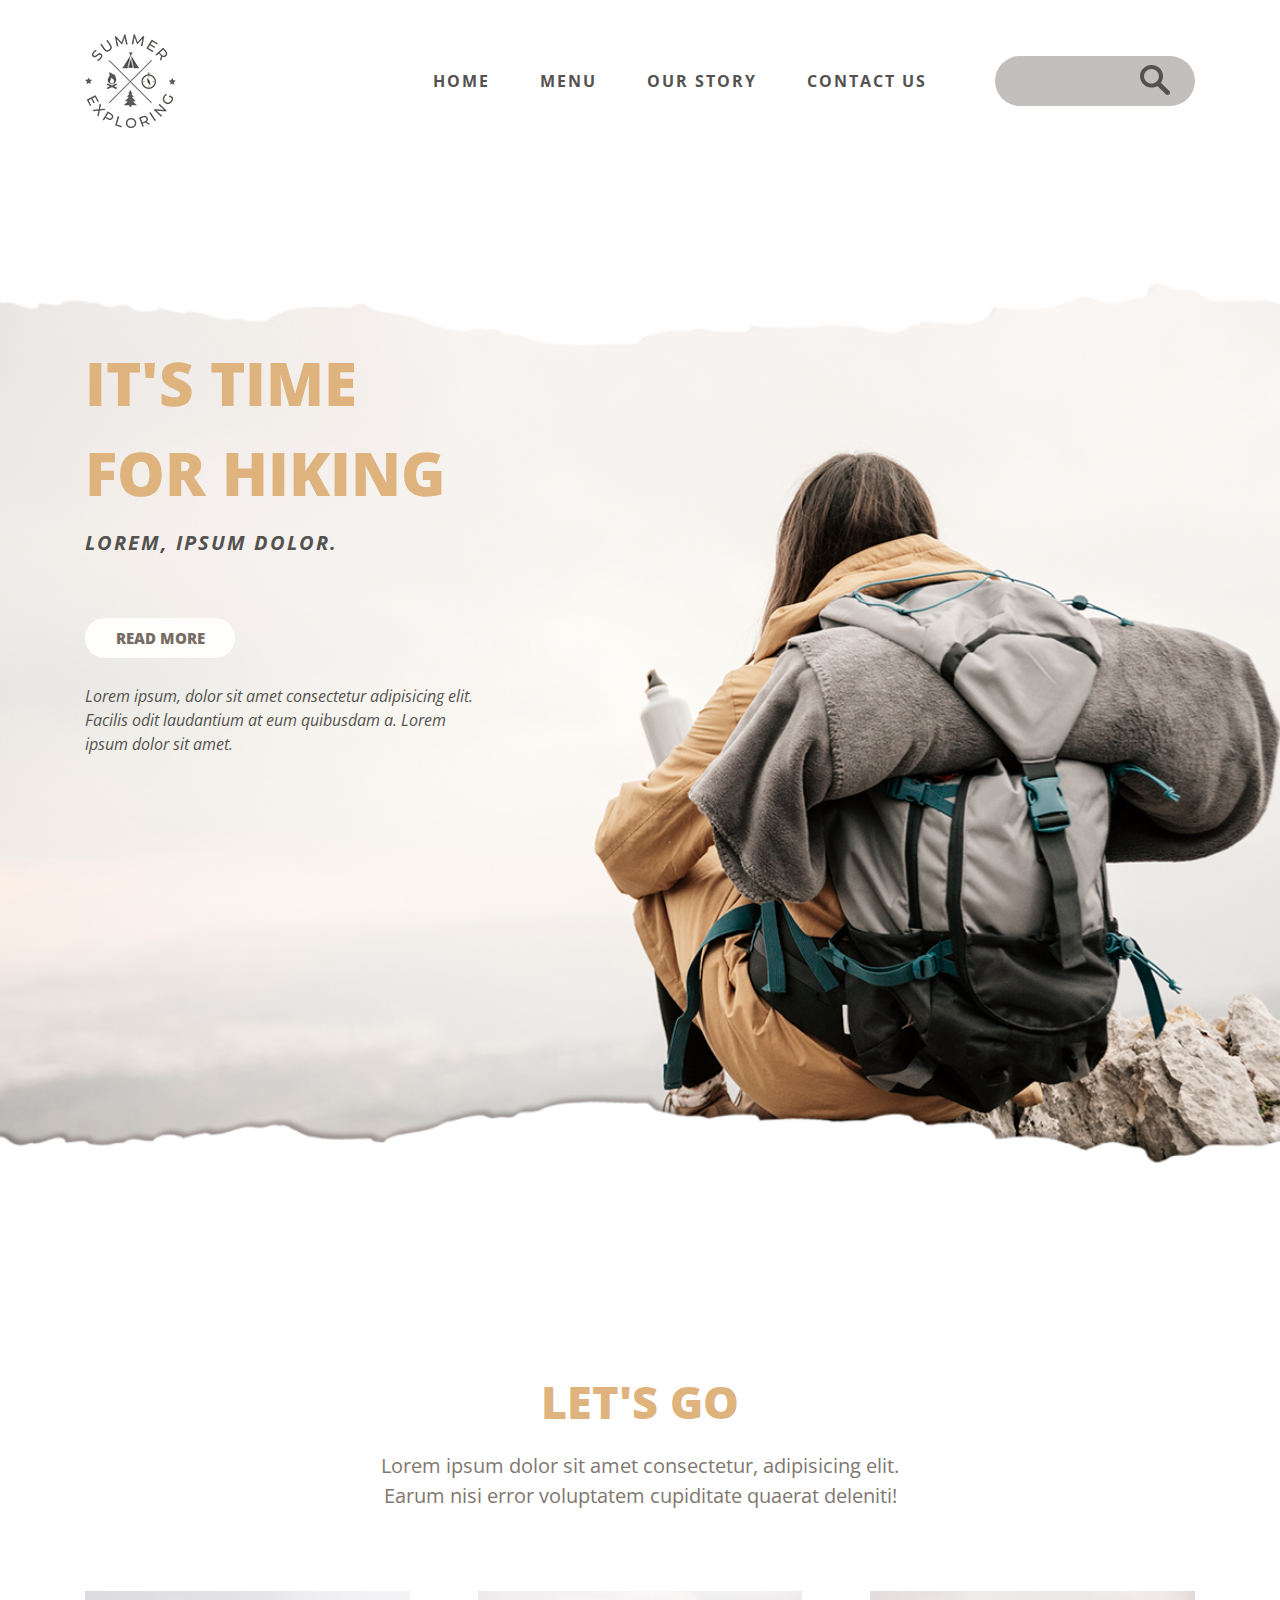
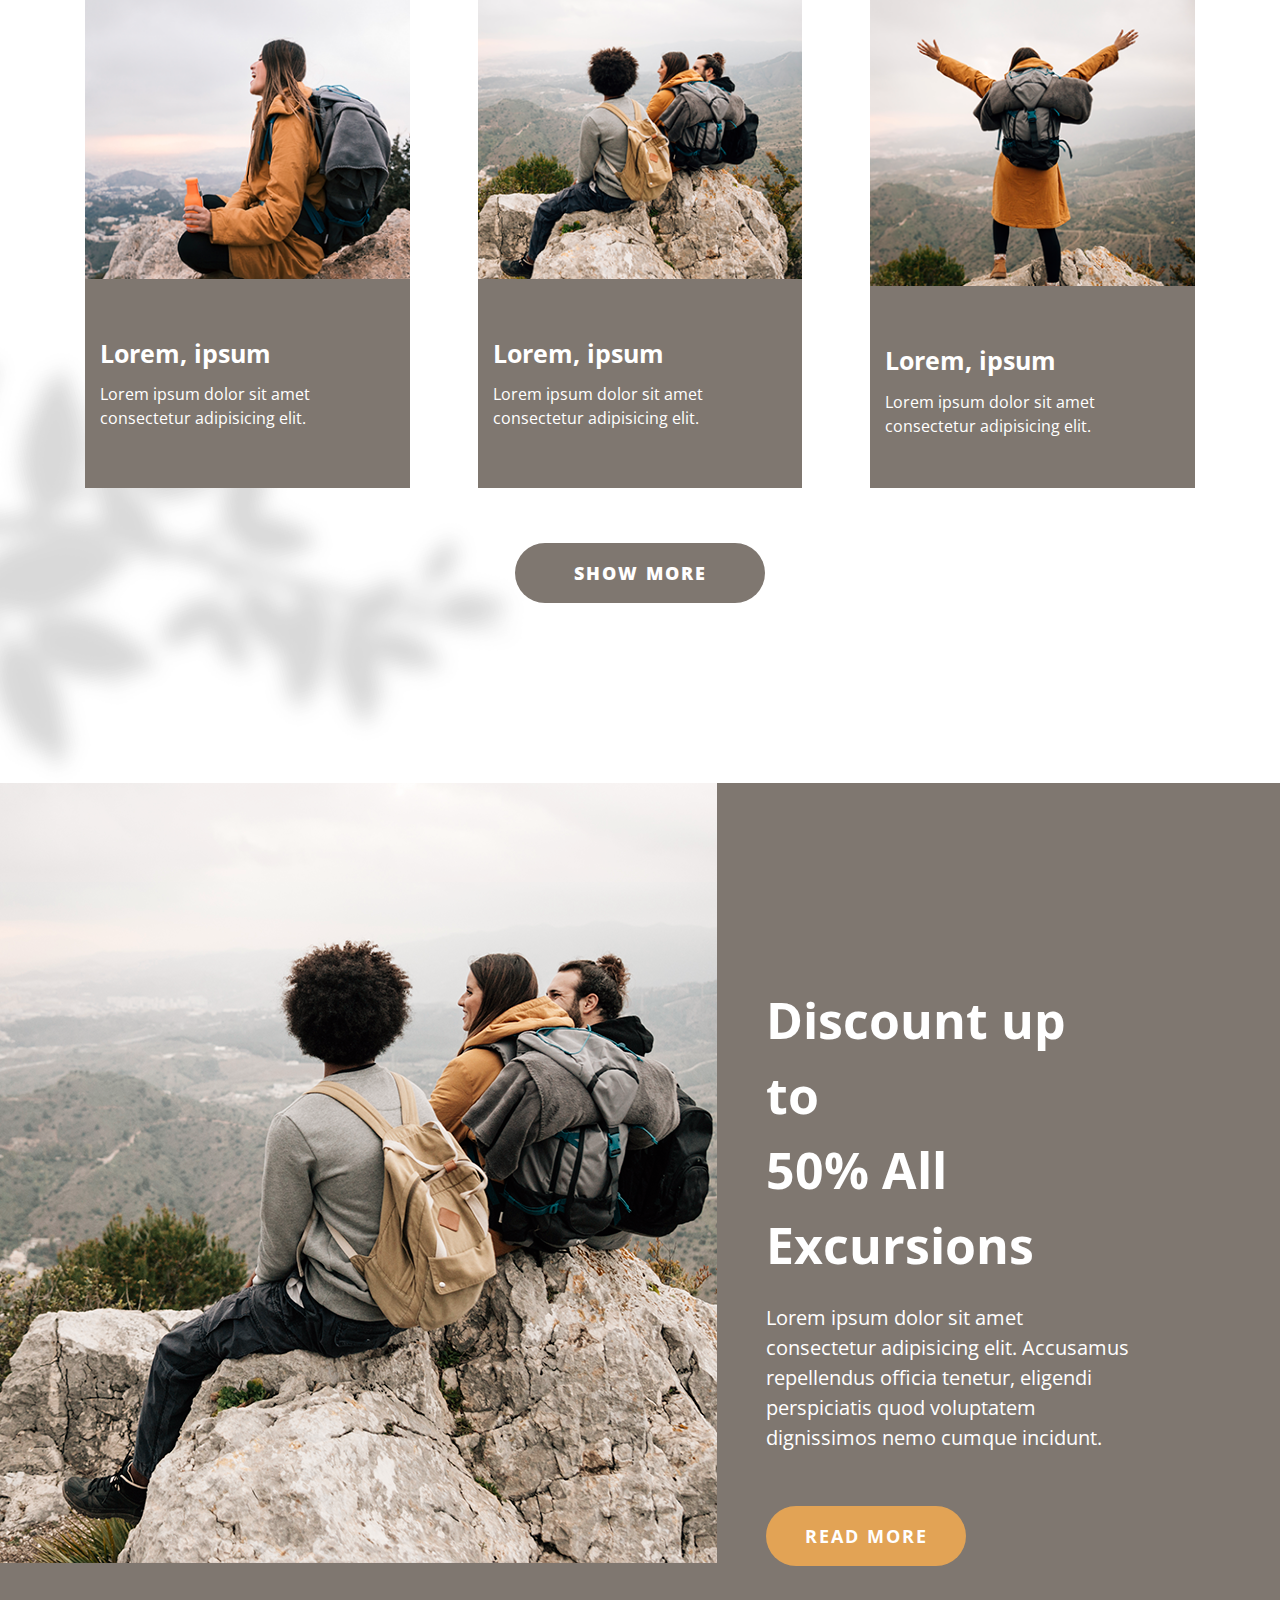
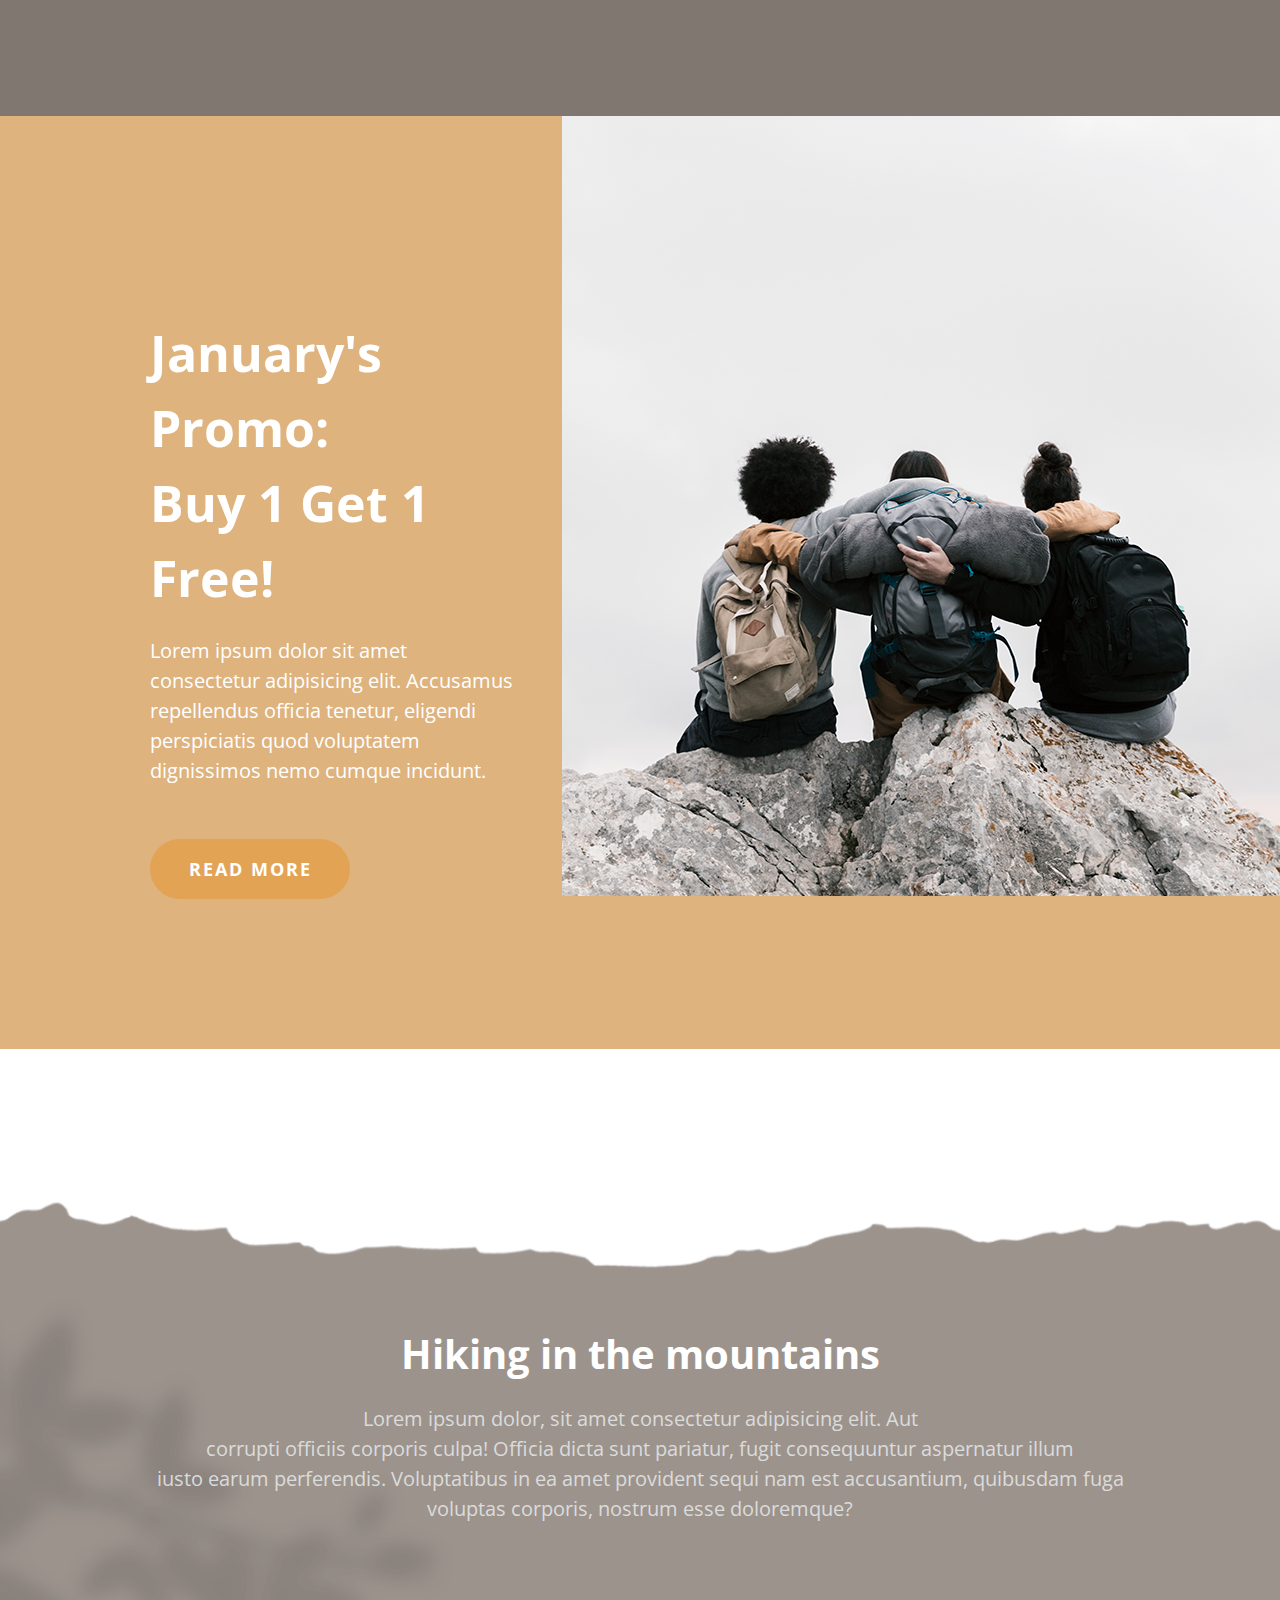
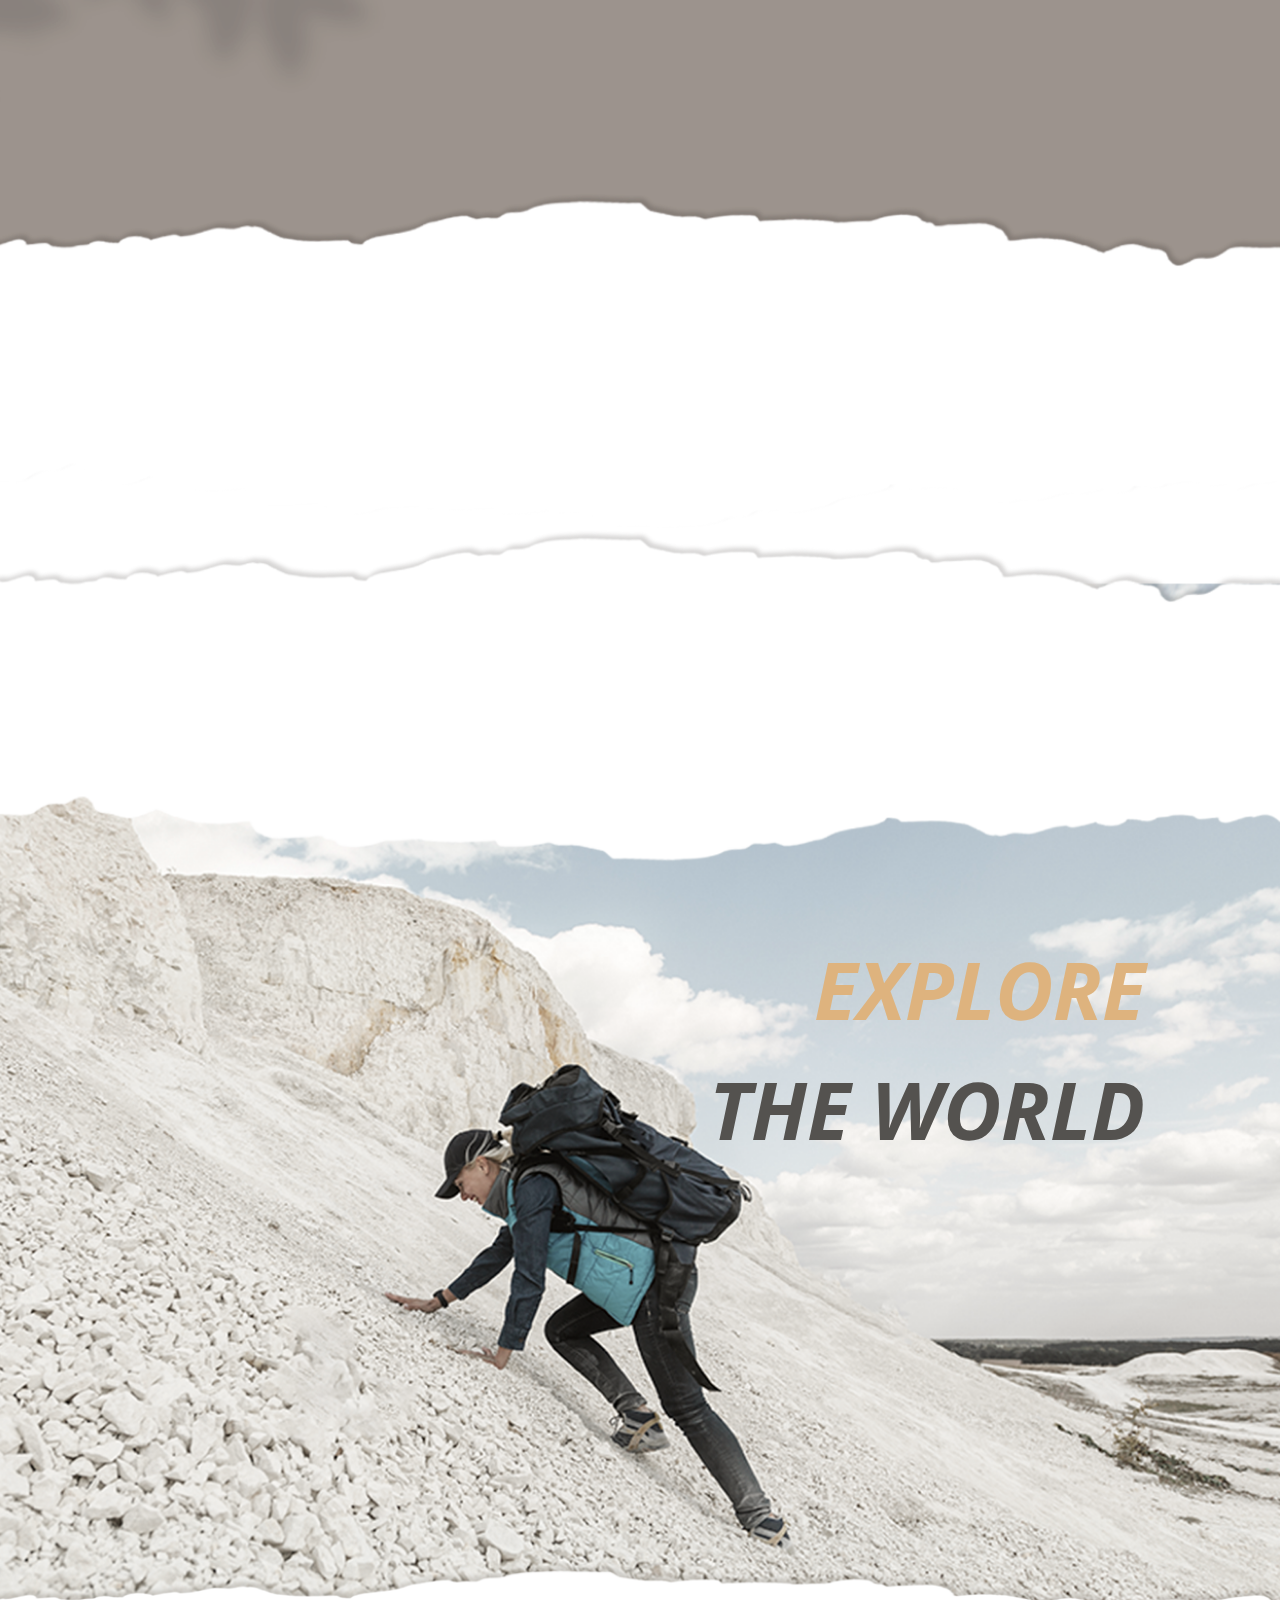
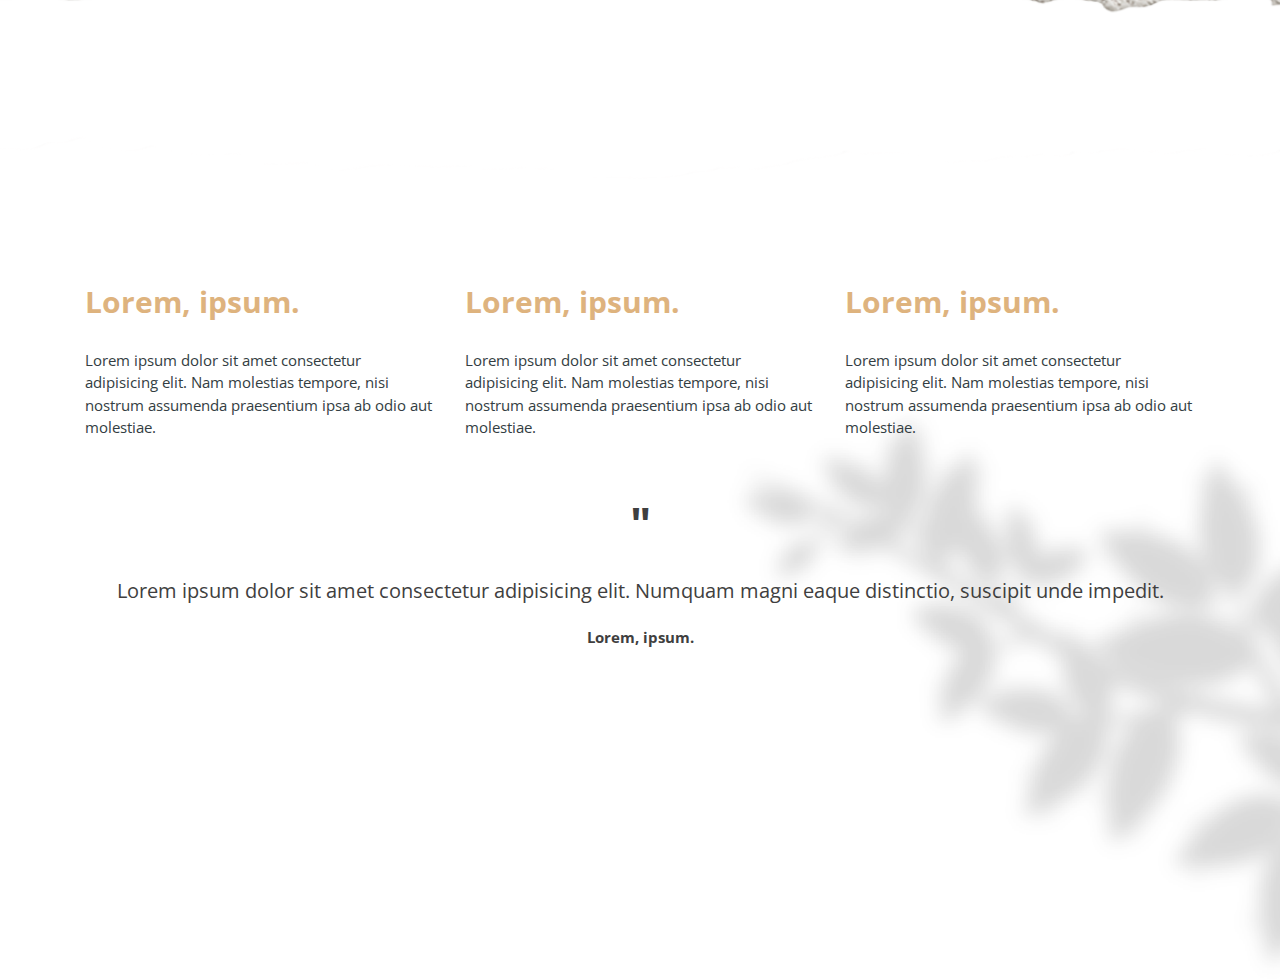
==== commit 4b3f906c: "minor changes" ====
--- a/index.html
+++ b/index.html
@@ -5,389 +5,157 @@
     <meta charset="UTF-8">
     <meta http-equiv="X-UA-Compatible" content="IE=edge">
     <meta name="viewport" content="width=device-width, initial-scale=1.0">
-    <link rel="stylesheet" href="./assets/slick-1.8.1/slick/slick.css">
-    <link rel="stylesheet" href="./assets/slick-1.8.1/slick/slick-theme.css">
-    <link rel="stylesheet" href="./fonts/font.css">
+    <link rel="stylesheet" href="./fonts/stylesheet.css">
     <link rel="stylesheet" href="./styles/styles.css">
-    <link rel="stylesheet" href="./styles/media.css">
     <title>HomeWork</title>
 </head>
 
 <body>
-    <div class="wrap-section">
-        <section class="Header-section">
-            <header>
-                <div class="header-container mobile-hcont container grid">
-                    <div class="Logo flex">
-                        <img class="Logo-img mg-r4" src="./images/Logo.svg" alt="Logo">
+    <header>
+        <div class="container flex justify-between">
+            <img src="./images/Logo.png" alt="logo">
+            <div class="flex gap68 aligns-center">
+                <ul class="nav flex gap50">
+                    <li><a class="decor-none text-upper" href="">home</a></li>
+                    <li><a class="decor-none text-upper" href="">menu</a></li>
+                    <li><a class="decor-none text-upper" href="">our story</a></li>
+                    <li><a class="decor-none text-upper" href="">contact us</a></li>
+                </ul>
+                <form action="#" class="Search-bar">
+                    <input type="search" value="">
+                    <button>
+                        <svg xmlns="http://www.w3.org/2000/svg" xmlns:xlink="http://www.w3.org/1999/xlink" width="30px"
+                            height="30px">
+                            <path fill-rule="evenodd" fill="rgb(84, 82, 79)"
+                                d="M20.900,17.801 C24.573,12.716 23.345,5.675 18.158,2.074 C12.971,-1.526 5.789,-0.322 2.116,4.764 C-1.556,9.849 -0.328,16.889 4.859,20.489 C8.562,23.060 13.456,23.257 17.361,20.997 L25.845,29.265 C26.762,30.210 28.286,30.248 29.250,29.350 C30.215,28.452 30.253,26.958 29.338,26.013 C29.309,25.983 29.281,25.955 29.250,25.927 L20.900,17.801 ZM11.501,18.572 C7.402,18.573 4.079,15.317 4.077,11.299 C4.076,7.281 7.396,4.023 11.496,4.021 C15.589,4.020 18.911,7.269 18.919,11.282 C18.926,15.302 15.607,18.565 11.506,18.572 C11.505,18.572 11.504,18.572 11.501,18.572 Z" />
+                        </svg></button>
+                </form>
+            </div>
+        </div>
+    </header>
+    <main>
+        <section class="FirstSection">
+            <div class="container flex flex-start">
+                <div class="wrap">
+                    <h1 class="TitleText text-upper">It's time for hiking</h1>
+                    <h3 class="SecondText text-upper">Lorem, ipsum dolor.</h3>
+                    <input type="button" value="READ MORE">
+                    <p class="Description">Lorem ipsum, dolor sit amet consectetur adipisicing elit. Facilis odit
+                        laudantium at eum quibusdam a. Lorem ipsum dolor sit amet.
+                    </p>
+                </div>
+            </div>
+        </section>
+        <section class="CardsCollection">
+            <div class="container">
+                <h2 class="TitleText align-center text-upper">Let's go</h2>
+                <p class="DescriptionText align-center">Lorem ipsum dolor sit amet consectetur,
+                    adipisicing elit. <br> Earum nisi
+                    error voluptatem cupiditate
+                    quaerat deleniti!</p>
+                <div class="flex justify-between gap68">
+                    <div class="Card">
+                        <img src="./images/Card1.png" alt="photo1">
+                        <div class="Card-wrap">
+                            <h5 class="TitleText">Lorem, ipsum</h5>
+                            <p class="SecondText">Lorem ipsum dolor sit amet consectetur adipisicing elit.</p>
+                        </div>
                     </div>
-                    <div class="contacts flex aligns-center justify-end">
-                        <div class="language">
-                            <a class="LanguageText Language" href="#">УК</a>
-                            <a class="LanguageText Language" href="#">РУ</a>
-                            <a class="LanguageText Language Language-Active" href="#">EN</a>
+                    <div class="Card">
+                        <img src="./images/Card2.png" alt="photo2">
+                        <div class="Card-wrap">
+                            <h5 class="TitleText">Lorem, ipsum</h5>
+                            <p class="SecondText">Lorem ipsum dolor sit amet consectetur adipisicing elit.</p>
                         </div>
-                        <span class="Circle Circle2"></span>
-                        <a href="https://www.google.com/maps/place/%D1%83%D0%BB.+%D0%9C%D0%B5%D1%87%D0%BD%D0%B8%D0%BA%D0%BE%D0%B2%D0%B0,+14%2F1,+%D0%9A%D0%B8%D0%B5%D0%B2,+02000/data=!4m2!3m1!1s0x40d4cf07295b8e39:0x17b2112e2dc0e7a?sa=X&ved=2ahUKEwi4zc2CitD6AhWstYsKHfKYDbMQ8gF6BAgkEAE"
-                            target="_blank">
-                            <span class="AdressText">Kyiv, Mechnikova str, 14/1</span>
-                        </a>
-                        <span class="Circle"></span>
-                        <div>
-                            <a href="tel:+380800211927"><span class="TelefonText">0800 211 927</span></a>
-                        </div>
-                        <span class="Circle"></span>
-                        <svg class="LogoFacebook" width="24" height="25" viewBox="0 0 24 25" fill="none"
-                            xmlns="http://www.w3.org/2000/svg">
-                            <a xlink:href="https://www.facebook.com/" target="_blank">
-                                <path
-                                    d="M24 12.5733C24 5.90541 18.6274 0.5 12 0.5C5.37258 0.5 0 5.90541 0 12.5733C0 18.5995 4.38823 23.5943 10.125 24.5V16.0633H7.07813V12.5733H10.125V9.91343C10.125 6.88755 11.9165 5.21615 14.6576 5.21615C15.9705 5.21615 17.3438 5.45195 17.3438 5.45195V8.42313H15.8306C14.3399 8.42313 13.875 9.35379 13.875 10.3086V12.5733H17.2031L16.6711 16.0633H13.875V24.5C19.6118 23.5943 24 18.5995 24 12.5733Z"
-                                    fill="#B3B3BA" />
-                            </a>
-                        </svg>
                     </div>
-                    <div class="nav">
-                        <ul class="nav-ul flex list-none justify-end">
-                            <li><a class="NavText mg-r15" href="#">about us</a></li>
-                            <li><a class="NavText mg-r15" href="#">services</a></li>
-                            <li><a class="NavText mg-r15" href="#">team</a></li>
-                            <li><a class="NavText mg-r15" href="#">publications</a></li>
-                            <li><a class="NavText" href="#">contact</a></li>
-                        </ul>
-                    </div>
-                    <div class="burger-menu flex justify-end">
-                        <span class="line1"></span>
-                        <span class="line2"></span>
-                        <span class="line3"></span>
-                    </div>
-                </div>
-            </header>
-        </section>
-        <section class="Logo-section">
-            <p class="SecondText">you legal solutions provider</p>
-            <span class="Logo-Сircle">
-                <svg class="Logo-checked" width="20" height="12" viewBox="0 0 20 12" fill="none"
-                    xmlns="http://www.w3.org/2000/svg">
-                    <path d="M1 1L10 10L19 1" stroke="white" stroke-width="2" />
-                </svg>
-            </span>
-        </section>
-        <section class="Description-section">
-            <div class="Description container-small">
-                <div class="nav-pills flex justify-between ">
-                    <div class="Pills nav" id="v-pills-tab" role="tablist" aria-orientation="vertical">
-                        <button class="nav-SecondText nav-link active" id="v-pills-home-tab" data-bs-toggle="pill"
-                            data-bs-target="#v-pills-home" type="button" role="tab" aria-controls="v-pills-home"
-                            aria-selected="true">Consistent</button>
-                        <button class="nav-SecondText nav-link" id="v-pills-profile-tab" data-bs-toggle="pill"
-                            data-bs-target="#v-pills-profile" type="button" role="tab" aria-controls="v-pills-profile"
-                            aria-selected="false">Customer oriented</button>
-                        <button class="nav-SecondText nav-link" id="v-pills-messages-tab" data-bs-toggle="pill"
-                            data-bs-target="#v-pills-messages" type="button" role="tab" aria-controls="v-pills-messages"
-                            aria-selected="false">Innovative</button>
-                        <button class="nav-SecondText nav-link" id="v-pills-settings-tab" data-bs-toggle="pill"
-                            data-bs-target="#v-pills-settings" type="button" role="tab" aria-controls="v-pills-settings"
-                            aria-selected="false">Business oriented</button>
-                    </div>
-                    <hr>
-                    <div class="tab-content" style="align-self: center;" id="v-pills-tabContent">
-                        <div class="tab-pane fade show active aligns-center" id="v-pills-home" role="tabpanel"
-                            aria-labelledby="v-pills-home-tab">
-                            <h2 class="TitleText">We turn the idea of legal services</h2>
-                            <p class="SecondText">Consolidating many years of experience and practice, the company's
-                                lawyers
-                                accompany complex projects and achieve a number of important decisions for the industry.
-                                Many of
-                                them form the practice of applying the law of the sea in Ukraine.</p>
-                        </div>
-                        <div class="tab-pane fade" id="v-pills-profile" role="tabpanel"
-                            aria-labelledby="v-pills-profile-tab">
-                            <h2 class="TitleText">Lorem ipsum dolor sit amet.</h2>
-                            <p class="SecondText">Lorem ipsum dolor sit, amet consectetur adipisicing elit. Expedita,
-                                nisi? Inventore officiis odio accusantium facere cupiditate error est magni amet aut
-                                quos similique ratione, consectetur nihil quo? Optio, a architecto!</p>
-                        </div>
-                        <div class="tab-pane fade" id="v-pills-messages" role="tabpanel"
-                            aria-labelledby="v-pills-messages-tab">
-                            <h2 class="TitleText">Lorem ipsum dolor sit amet consectetur.</h2>
-                            <p class="SecondText">Lorem ipsum dolor sit amet consectetur adipisicing elit. Eius placeat
-                                soluta voluptatum. Nobis, sint deleniti!</p>
-                        </div>
-                        <div class="tab-pane fade" id="v-pills-settings" role="tabpanel"
-                            aria-labelledby="v-pills-settings-tab">
-                            <h2 class="TitleText">Lorem ipsum dolor sit amet consectetur adipisicing elit.</h2>
-                            <p class="SecondText">Lorem ipsum dolor sit amet consectetur, adipisicing elit.
-                                Exercitationem nulla libero ipsam molestiae quasi dolorem commodi assumenda
-                                voluptatibus!</p>
+                    <div class="Card">
+                        <img src="./images/Card3.png" alt="photo3">
+                        <div class="Card-wrap">
+                            <h5 class="TitleText">Lorem, ipsum</h5>
+                            <p class="SecondText">Lorem ipsum dolor sit amet consectetur adipisicing elit.</p>
                         </div>
                     </div>
                 </div>
-            </div>
-        </section>
-        <section class="Cards-section">
-            <div class="CollectionCards container">
-                <div class="Service flex aligns-center">
-                    <h3 class="ServiceText">Services</h3>
-                    <svg class="Service-Checked" width="8" height="11" viewBox="0 0 8 11" fill="none"
-                        xmlns="http://www.w3.org/2000/svg">
-                        <path d="M1.5 1L6 5.5L1.5 10" stroke="#24A3FF" stroke-width="2" />
-                    </svg>
-                </div>
-                <p class="TitleText mg-t10">What can we do better than others?</p>
-                <div class="Cards">
-                    <div class="Card">
-                        <span class="Square"><img src="./images/Ecommerce.svg" alt="Logo"></span>
-                        <h3 class="Card-TitleText">IT and e-commerce</h3>
-                        <p class="SecondText">An endless stream of contracts, tax issues, labor relations, corporate
-                            papers
-                            - legal work distracts you from doing business. But there is not much work to do to hire an
-                            in-house lawyer.</p>
-                    </div>
-                    <div class="Card">
-                        <span class="Square"><img src="./images/Support.svg" alt="Logo"></span>
-                        <h3 class="Card-TitleText">Comprehensive daily legal support</h3>
-                        <p class="SecondText">In addition, over time, the work will become the same type and
-                            uninteresting
-                            for a full-time lawyer. And we know very well how difficult it is to find a good candidate
-                            with
-                            experience in the field of information technology in Ukraine.</p>
-                    </div>
-                    <div class="Card">
-                        <span class="Square"><img src="./images/Coprorate.svg" alt="Logo"></span>
-                        <h3 class="Card-TitleText">Structuring corporate relationships</h3>
-                        <p class="SecondText">Instead of just providing legal services, we will hire a lawyer or a whole
-                            team that will fit into the daily life of your company.</p>
-                    </div>
-                    <div class="Card">
-                        <span class="Square"><img src="./images/Trust.svg" alt="Logo"></span>
-                        <h3 class="Card-TitleText">Building contractual relations</h3>
-                        <p class="SecondText">Once a week, or week after month, you have your own lawyer by your side.
-                            Anyone in the company can catch it at the coffee maker and just talk about current affairs
-                            instead of waiting for update status.</p>
-                    </div>
-                    <div class="Card">
-                        <span class="Square"><img src="./images/Protection.svg" alt="Logo"></span>
-                        <h3 class="Card-TitleText">Protection of business, intellectual property</h3>
-                        <p class="SecondText">And all the other time he will work on new diverse projects, so he will
-                            definitely not stop in professional development. One way or another, all Axon Partners will
-                            work
-                            for you instead of a corporate lawyer.</p>
-                    </div>
-                    <div class="Card">
-                        <span class="Square"><img src="./images/Court.svg" alt="Logo"></span>
-                        <h3 class="Card-TitleText">Judicial representation</h3>
-                        <p class="SecondText">Is it a small, medium-sized company or a market leader? Local business or
-                            multinational company? Do you have your own legal department or not?</p>
-                    </div>
+                <div class="flex justify-center">
+                    <input type="button" value="SHOW MORE">
                 </div>
             </div>
         </section>
-    </div>
-    <main>
-        <section class="Team">
-            <div class="container">
-                <div id="Slide" class="Team-slide">
-                    <div class="item">
-                        <div class="item-container">
-                            <img class="Slide-Photo" src="./images/Team-1.jpg" alt="photo">
-                            <div class="wrap">
-                                <div class="flex aligns-center">
-                                    <h3 class="SlideText">команда</h3>
-                                    <svg class="Slide-Checked" width="8" height="11" viewBox="0 0 8 11" fill="none"
-                                        xmlns="http://www.w3.org/2000/svg">
-                                        <path d="M1.5 1L6 5.5L1.5 10" stroke="#24A3FF" stroke-width="2" />
-                                    </svg>
-                                </div>
-                                <h2 class="Slide-TitleText">Ми звикли брати на себе відповідальність та завжди
-                                    гарантуємо
-                                    чесну, вчасну
-                                    допомогу, навіть у ситуаціях, коли більшість безсилі.</h2>
-                                <h4 class="Slide-SecondText">Олександр Олександровський</h4>
-                                <p class="Slide-ThirdText">Керуючий партнер</p>
-                            </div>
-                        </div>
-                    </div>
-                    <div class="item">
-                        <div class="item-container">
-                            <div>
-                                <img class="Slide-Photo" src="./images/Team-4.jpg" alt="photo">
-                            </div>
-                            <div class="wrap">
-                                <div class="flex aligns-center">
-                                    <h3 class="SlideText">команда</h3>
-                                    <svg class="Slide-Checked" width="8" height="11" viewBox="0 0 8 11" fill="none"
-                                        xmlns="http://www.w3.org/2000/svg">
-                                        <path d="M1.5 1L6 5.5L1.5 10" stroke="#24A3FF" stroke-width="2" />
-                                    </svg>
-                                </div>
-                                <h2 class="Slide-TitleText">Ми звикли брати на себе відповідальність та завжди
-                                    гарантуємо
-                                    чесну, вчасну
-                                    допомогу, навіть у ситуаціях, коли більшість безсилі.</h2>
-                                <h4 class="Slide-SecondText">Сергій Бінн</h4>
-                                <p class="Slide-ThirdText">Ассоциированный</p>
-                            </div>
-                        </div>
-                    </div>
-                    <div class="item">
-                        <div class="item-container">
-                            <div>
-                                <img class="Slide-Photo" src="./images/Team-5.jpg" alt="photo">
-                            </div>
-                            <div class="wrap">
-                                <div class="flex aligns-center">
-                                    <h3 class="SlideText">команда</h3>
-                                    <svg class="Slide-Checked" width="8" height="11" viewBox="0 0 8 11" fill="none"
-                                        xmlns="http://www.w3.org/2000/svg">
-                                        <path d="M1.5 1L6 5.5L1.5 10" stroke="#24A3FF" stroke-width="2" />
-                                    </svg>
-                                </div>
-                                <h2 class="Slide-TitleText">Ми звикли брати на себе відповідальність та завжди
-                                    гарантуємо
-                                    чесну, вчасну
-                                    допомогу, навіть у ситуаціях, коли більшість безсилі.</h2>
-                                <h4 class="Slide-SecondText">Оксана Кобзар</h4>
-                                <p class="Slide-ThirdText">Долевой партнер, присяжный поверенный</p>
-                            </div>
-                        </div>
-                    </div>
+        <section class="Discont-section">
+            <div class="large-container flex bg gap40">
+                <img class="" src="./images/Discount.png" alt="">
+                <div class="wrap">
+                    <h3 class="TitleText">Discount up to <br> 50% All Excursions</h3>
+                    <p class="DiscriptionText">Lorem ipsum dolor sit amet consectetur adipisicing elit. Accusamus
+                        repellendus officia tenetur, eligendi perspiciatis quod voluptatem dignissimos nemo cumque
+                        incidunt.</p>
+                    <input class="text-upper" type="button" value="Read more">
                 </div>
             </div>
         </section>
-        <section class="Clients">
-            <div class="Clients-container container">
-                <h3 class="ClientsTitleText">They already trust us</h3>
-                <div class="partners-logo">
-                    <div class="partner hillel">
-                        <img src="./images/Hillel.png" alt="hillel">
+        <section class="Promo-section">
+            <div class="large-container flex bg2 gap40">
+                <div class="wrap">
+                    <h3 class="TitleText">January's Promo:<br>Buy 1 Get 1 Free! </h3>
+                    <p class="DiscriptionText">Lorem ipsum dolor sit amet consectetur adipisicing elit. Accusamus
+                        repellendus officia tenetur, eligendi perspiciatis quod voluptatem dignissimos nemo cumque
+                        incidunt.</p>
+                    <input class="text-upper" type="button" value="Read more">
+                </div>
+                <img class="" src="./images/Promo.png" alt="">
+            </div>
+        </section>
+        <section class="Description-section">
+            <div class="large-container">
+                <h3 class="TitleText align-center">Hiking in the mountains</h3>
+                <p class="DescriptionText align-center">Lorem ipsum dolor, sit amet consectetur adipisicing elit. Aut
+                    <br>
+                    corrupti officiis corporis culpa! Officia dicta sunt pariatur, fugit consequuntur aspernatur
+                    illum<br>
+                    iusto earum perferendis. Voluptatibus in ea amet provident sequi nam est accusantium, quibusdam
+                    fuga<br>
+                    voluptas corporis, nostrum esse doloremque?
+                </p>
+            </div>
+        </section>
+        <section class="Explore-section">
+            <div class="container">
+
+                <h3 class="TitleText text-upper">Explore<br><span class="Span-Text">The world</span></h3>
+            </div>
+        </section>
+        <section class="Feedback-section">
+            <div class="container">
+                <div class="flex justify-between">
+                    <div class="wrap">
+                        <h4 class="TitleText">Lorem, ipsum.</h4>
+                        <p class="DescriptionText">Lorem ipsum dolor sit amet consectetur adipisicing elit. Nam
+                            molestias tempore, nisi nostrum
+                            assumenda praesentium ipsa ab odio aut molestiae.</p>
                     </div>
-                    <div class="partner wannabiz">
-                        <img src="./images/wannabiz.png" alt="wannabiz">
+                    <div class="wrap">
+                        <h4 class="TitleText">Lorem, ipsum.</h4>
+                        <p class="DescriptionText">Lorem ipsum dolor sit amet consectetur adipisicing elit. Nam
+                            molestias tempore, nisi nostrum
+                            assumenda praesentium ipsa ab odio aut molestiae.</p>
                     </div>
-                    <div class="partner tapgerine">
-                        <img src="./images/tapgerine.png" alt="tapgerine">
-                    </div>
-                    <div class="partner threedlook">
-                        <img src="./images/3dlook.png" alt="3dlook">
-                    </div>
-                    <div class="partner orangear">
-                        <img src="./images/orangear.png" alt="orangear">
-                    </div>
-                    <div class="partner adtelligent">
-                        <img src="./images/adtelligent.png" alt="adtelligent">
-                    </div>
-                    <div class="partner clickky">
-                        <img src="./images/clickky.png" alt="clickky">
-                    </div>
-                    <div class="partner ecolease">
-                        <img src="./images/ecolease.png" alt="ecolease">
-                    </div>
-                    <div class="partner infratek">
-                        <img src="./images/infratek.png" alt="infratek">
-                    </div>
-                    <div class="partner citypark">
-                        <img src="./images/citypark.png" alt="citypark">
-                    </div>
-                    <div class="partner artprint">
-                        <img src="./images/artprint.png" alt="artprint">
-                    </div>
-                    <div class="partner ultimatecard">
-                        <img src="./images/ultimatecard.png" alt="ultimatecard">
+                    <div class="wrap">
+                        <h4 class="TitleText">Lorem, ipsum.</h4>
+                        <p class="DescriptionText">Lorem ipsum dolor sit amet consectetur adipisicing elit. Nam
+                            molestias tempore, nisi nostrum
+                            assumenda praesentium ipsa ab odio aut molestiae.</p>
                     </div>
                 </div>
-            </div>
-        </section>
-        <section class="Publication">
-            <div class="container">
-                <div class="flex aligns-center">
-                    <h3 class="PublicationText">Publications</h3>
-                    <svg width="8" height="11" viewBox="0 0 8 11" fill="none" xmlns="http://www.w3.org/2000/svg">
-                        <path d="M1.5 1L6 5.5L1.5 10" stroke="#24A3FF" stroke-width="2" />
-                    </svg>
-                </div>
-                <p class="TitleText">Recommended</p>
-                <div class="CollectionCards grid">
-                    <div class="Card Card1">
-                        <img class="photo" src="./images/Publication-1.png" alt="photo">
-                        <div class="Text">
-                            <h4 class="Card-TitleText">Equity associate</h4>
-                            <p class="DateText">April 22</p>
-                            <hr>
-                            <p class="DescriptionText">I'm a jun on projects. I am a co-owner of a law firm. How it
-                                happened. Before entering my parents told me that if I…</p>
-                        </div>
-                    </div>
-                    <div class="Card Card2">
-                        <img class="photo" src="./images/Publication-2.png" alt="photo">
-                        <div class="Text">
-                            <h4 class="Card-TitleText">Penalty for the Good Corporation: what will happen to Google
-                                and
-                                others for violating the GDPR</h4>
-                            <p class="DateText">September 29</p>
-                            <hr>
-                            <p class="DescriptionText">And why the recovery of 50 million euros could be a fateful
-                                precedent According to Mind.ua January 21 National Commission for Data Protection.
-                            </p>
-                        </div>
-                    </div>
-                    <div class="Card Card3">
-                        <img class="photo" src="./images/Publication-3.png" alt="photo">
-                        <div class="Text">
-                            <h4 class="Card-TitleText">Millennial Testament</h4>
-                            <p class="DateText">August 19</p>
-                            <hr>
-                            <p class="DescriptionText">What and how modern vloggers, opinion leaders and
-                                crypto-millionaires will inherit A typical legacy of the Ukrainian generation X
-                                looks
-                                like this: an apartment in…</p>
-                        </div>
-                    </div>
-                </div>
-                <hr>
+                <h3 class="TitleText">"</h3>
+                <h5 class="SecondText">Lorem ipsum dolor sit amet consectetur adipisicing elit. Numquam magni eaque
+                    distinctio, suscipit
+                    unde impedit.</h5>
+                <p class="DiscriptionText">Lorem, ipsum.</p>
             </div>
         </section>
     </main>
     <footer>
-        <section class="Footer">
-            <div class="Footer-container mobile-fcont container flex justify-between">
-                <div>
-                    <div class="Map flex aligns-center">
-                        <p class="AdressText">Kyiv, Mechnikova str, 14/1</p>
-                        <span class="Circle Circle-grey"></span>
-                        <a href="https://www.google.com/maps/place/%D1%83%D0%BB.+%D0%9C%D0%B5%D1%87%D0%BD%D0%B8%D0%BA%D0%BE%D0%B2%D0%B0,+14%2F1,+%D0%9A%D0%B8%D0%B5%D0%B2,+02000/data=!4m2!3m1!1s0x40d4cf07295b8e39:0x17b2112e2dc0e7a?sa=X&ved=2ahUKEwi4zc2CitD6AhWstYsKHfKYDbMQ8gF6BAgkEAE"
-                            target="_blank">
-                            <span class="NavigationText">On map</span>
-                        </a>
-                    </div>
-                    <div class="contacts-footer flex aligns-center Contacts-bottom mg-t21">
-                        <svg class="LogoFacebook2" width="38" height="38" viewBox="0 0 38 38" fill="none"
-                            xmlns="http://www.w3.org/2000/svg">
-                            <a class="LogoFacebook2-Link" xlink:href="https://www.facebook.com/" target="_blank">
-                                <path
-                                    d="M38 19.1161C38 8.55857 29.4934 0 19 0C8.50658 0 0 8.55857 0 19.1161C0 28.6575 6.94803 36.5659 16.0312 38V24.6419H11.207V19.1161H16.0312V14.9046C16.0312 10.1136 18.8678 7.46723 23.2078 7.46723C25.2866 7.46723 27.4609 7.84059 27.4609 7.84059V12.545H25.0651C22.7048 12.545 21.9688 14.0185 21.9688 15.5302V19.1161H27.2383L26.3959 24.6419H21.9688V38C31.052 36.5659 38 28.6575 38 19.1161Z"
-                                    fill="#24A3FF" />
-                            </a>
-                        </svg>
-                        <span class="Circle Circle-grey"></span>
-                        <a class="TelHover" href="tel:+380800211927"><span class="TelText">0800 211
-                                927</span></a>
-                        <span class="Circle Circle-grey"></span>
-                        <a class="EmailHover" href="mailto:contact@forstudy.space">
-                            <span class="EmailText">contact@forstudy.space</span>
-                        </a>
-                    </div>
-                </div>
-                <div class="CopyrightText-container">
-                    <p class="CopyrightText">© 2021 HLEGAL Law company, LLC</p>
-                </div>
-            </div>
-        </section>
     </footer>
-
-    <script src="./js/jquery-3.6.1.min.js"></script>
-    <script src="./assets/slick-1.8.1/slick/slick.min.js"></script>
-    <script src="./assets/bootstrap-5.2.2-dist/js/bootstrap.bundle.min.js"></script>
-    <script src="./js/script.js"></script>
 </body>
 
 </html>--- a/fonts/stylesheet.css
+++ b/fonts/stylesheet.css
@@ -0,0 +1,44 @@
+@font-face {
+  font-family: "OpenSans";
+  src: url("OpenSans-Italic.woff2") format("woff2"),
+    url("OpenSans-Italic.woff") format("woff");
+  font-weight: 300;
+  font-style: italic;
+  font-display: swap;
+}
+
+@font-face {
+  font-family: "OpenSans";
+  src: url("OpenSans-Regular.woff2") format("woff2"),
+    url("OpenSans-Regular.woff") format("woff");
+  font-weight: 400;
+  font-style: normal;
+  font-display: swap;
+}
+
+@font-face {
+  font-family: "OpenSans";
+  src: url("OpenSans-BoldItalic.woff2") format("woff2"),
+    url("OpenSans-BoldItalic.woff") format("woff");
+  font-weight: 700;
+  font-style: italic;
+  font-display: swap;
+}
+
+@font-face {
+  font-family: "OpenSans";
+  src: url("OpenSans-ExtraBold.woff2") format("woff2"),
+    url("OpenSans-ExtraBold.woff") format("woff");
+  font-weight: 800;
+  font-style: normal;
+  font-display: swap;
+}
+
+@font-face {
+  font-family: "OpenSans";
+  src: url("OpenSans-Bold.woff2") format("woff2"),
+    url("OpenSans-Bold.woff") format("woff");
+  font-weight: 700;
+  font-style: normal;
+  font-display: swap;
+}
--- a/styles/styles.css
+++ b/styles/styles.css
@@ -9,7 +9,7 @@
 }
 
 html {
-  font-family: "Montserrat", sans-serif;
+  font-family: "OpenSans";
   font-size: 16px;
   font-weight: 400;
   line-height: 1.5;
@@ -18,1020 +18,409 @@
 
 .container {
   width: 100%;
+  max-width: 1140px;
   margin-left: auto;
   margin-right: auto;
-  padding: 0px 15px 0px 15px;
-}
-
-.container-small {
+  padding-left: 15px;
+  padding-right: 15px;
+}
+
+.large-container {
   width: 100%;
+  max-width: 1470px;
   margin-left: auto;
   margin-right: auto;
-  padding: 0px 15px 0px 15px;
-}
-
-.block {
-  display: block;
-}
-
-.grid {
-  display: grid;
+  padding-left: 0px;
+  padding-right: 0px;
+}
+
+.align-center {
+  text-align: center;
 }
 
 .flex {
   display: flex;
 }
 
-.justify-around {
-  justify-content: space-around;
-}
-
 .justify-between {
   justify-content: space-between;
 }
 
-.justify-end {
-  justify-content: flex-end;
-}
-
-.gap30 {
-  gap: 30px;
-}
-
-.mg-t30 {
-  margin-top: 30px;
-}
-
-.mg-t15 {
-  margin-top: 15px;
-}
-
-.mg-b15 {
-  margin-bottom: 15px;
-}
-
-.mg-b5 {
-  margin-bottom: 5px;
-}
-
-.mg-b13 {
-  margin-bottom: 13px;
-}
-
-.mg-r4 {
-  margin-right: 4px;
-}
-
-.mg-r14 {
-  margin-right: 14px;
-}
-
-.mg-r15 {
-  margin-right: 15px;
-}
-
-.mg-b15 {
-  margin-bottom: 15px;
-}
-
-.mg-t21 {
-  margin-top: 21px;
-}
-
-.mg-t30 {
-  margin-top: 30px;
-}
-
-.mg-b30 {
-  margin-bottom: 30px;
-}
-
-.mg-t10 {
-  margin-top: 10px;
-}
-
-.position-relative {
-  position: relative;
+.gap50 {
+  gap: 50px;
+}
+
+.gap68 {
+  gap: 68px;
+}
+
+.gap40 {
+  gap: 40px;
+}
+
+.decor-none {
+  text-decoration: none;
+}
+
+.justify-center {
+  justify-content: center;
+}
+
+.text-upper {
+  text-transform: uppercase;
 }
 
 .aligns-center {
   align-items: center;
 }
 
-.list-none {
+/*------header-----------------------------------------*/
+
+header {
+  padding: 34px 0px 10px 0px;
+}
+
+header .nav {
   list-style: none;
-}
-
-.justify-center {
+  letter-spacing: 2px;
+}
+
+header .nav a {
+  font-family: "OpenSans";
+  font-size: 16px;
+  font-weight: bold;
+  line-height: 1.5;
+  color: #54524f;
+}
+
+header .Search-bar {
+  background-color: #c3bfbc;
+  background-size: cover;
+  height: 50px;
+  width: 200px;
+  border-radius: 50px;
+  border: none;
+  display: flex;
   justify-content: center;
-}
-
-/*-----------.Wrap-section----------------------------------------------------------------------*/
-
-.wrap-section {
-  position: relative;
-  background: linear-gradient(
-    228.57deg,
-    #323264 11.93%,
-    #323264 57.17%,
-    #643e72 87.46%
-  );
-  border-radius: 0px 0px 12px 12px;
-}
-
-/*-----------.Header-section----------------------------------------------------------------------*/
-
-.Header-section {
-  z-index: 3;
-  position: absolute;
-  top: 0px;
-  right: 0px;
-  left: 0px;
-  padding-top: 50px;
-  padding-bottom: 60px;
-}
-
-.Header-section .LogoText {
-  font-weight: 400;
-  font-size: 36px;
-  line-height: 44px;
-  color: #fff;
-}
-
-.Header-section a {
-  text-decoration: none;
-}
-
-.Header-section .contacts .LanguageText {
-  text-decoration: none;
-  font-weight: 700;
-  font-size: 12px;
-  line-height: 15px;
-  padding: 5px 7px;
-  /* letter-spacing: 1px; */
-  color: #fff;
-}
-.Header-section .contacts .Language {
-  min-width: 33px;
-  min-height: 25px;
-  transition: all 0.2s linear;
-}
-
-.Header-section .contacts .Language-Active {
-  background: #f0145a;
-  border-radius: 8px;
-  color: #fff;
-}
-
-.Header-section .contacts .Language:hover {
-  border-radius: 8px;
-  background: #f5f5fa;
-  color: #b3b3ba;
-}
-
-/*.Header-section .contacts .Language:active {
-  background: #f0145a;
-  border-radius: 8px;
-  color: #fff;
-} */
-
-.Header-section .LogoFacebook path {
-  transition: all 0.2s linear;
-  fill: #fff;
-}
-
-.Header-section .LogoFacebook:hover path {
-  fill: #f0145a;
-}
-
-.Header-section img {
-  display: block;
-}
-
-.Circle {
-  display: block;
-  height: 6px;
-  width: 6px;
-  background: #e6e6f0;
-  border-radius: 50%;
-  margin: 0px 6px;
-}
-
-.Header-section .contacts .AdressText {
-  font-family: "Montserrat";
-  font-style: normal;
-  font-weight: 400;
+  align-items: center;
+}
+
+header .Search-bar input {
+  background-color: transparent;
+  border: none;
+  outline: none;
+  width: 120px;
+  height: 20px;
   font-size: 16px;
-  line-height: 20px;
-  color: #fff;
-}
-
-.Header-section .contacts .TelefonText {
-  font-family: "Montserrat";
-  font-style: normal;
-  font-weight: 700;
-  font-size: 16px;
-  line-height: 20px;
-  color: #fff;
-}
-
-.Header-section .nav {
-  margin-top: 16px;
-}
-
-.Header-section .nav .NavText {
-  text-decoration: none;
-  font-family: "Montserrat";
-  font-style: normal;
-  font-weight: 700;
-  font-size: 16px;
-  line-height: 20px;
-  color: #fff;
-}
-
-.Header-section .nav .NavText:hover {
-  border-bottom: 2px solid #24a3ff;
-  color: #24a3ff;
-}
-
-.Header-section .nav .NavText-Active {
-  border-bottom: 2px solid #f0145a;
-  color: #f0145a;
-}
-
-/* .Header-section .nav .NavText:active {
-  border-bottom: 2px solid #f0145a;
-  color: #f0145a;
-} */
-
-.Header-section .header-container {
-  grid-template-areas:
-    "Logo Contacts"
-    "Logo nav";
-}
-
-.Header-section .burger-menu {
-  grid-area: Burger;
-}
-
-.Header-section .Logo {
-  grid-area: Logo;
-}
-.Header-section .contacts {
-  grid-area: Contacts;
-}
-.Header-section .nav-ul {
-  grid-area: nav;
-}
-
-.Header-section .burger-menu {
-  display: none;
-}
-
-.Header-section .burger-menu .line1 {
-  position: absolute;
-  width: 18px;
-  height: 2px;
-  background-color: #323264;
-  margin-top: 6px;
-}
-
-.Header-section .burger-menu .line2 {
-  position: absolute;
-  width: 18px;
-  height: 2px;
-  background-color: #323264;
-  margin-top: 12px;
-}
-
-.Header-section .burger-menu .line3 {
-  position: absolute;
-  width: 18px;
-  height: 2px;
-  background-color: #323264;
-  margin-top: 18px;
-}
-
-.Header-section .basket-background {
-  width: 92px;
-  height: 92px;
-  background-color: #fff;
-  border-radius: 24px;
-  margin-bottom: 28px;
-}
-
-.Header-section .basket {
-  margin-top: 14px;
-  margin-left: 14px;
-}
-
-.Header-section .Consultation {
-  padding-top: 60px;
-}
-
-.Header-section .Consultation .TitleText {
-  font-family: "Montserrat";
-  font-style: normal;
-  font-weight: 700;
-  font-size: 38px;
-  line-height: 46px;
+}
+
+header .Search-bar button {
+  border: none;
+  background: none;
+}
+
+/*------FirstSection-----------------------------------------*/
+
+.FirstSection {
+  background: url("../images/PhotoWoman.png") center/cover;
+  height: 1170px;
+  padding: 200px 0px 200px 0px;
+}
+
+.FirstSection .wrap {
+  max-width: 400px;
+}
+
+.FirstSection .TitleText {
+  font-family: "OpenSans";
+  font-size: 60px;
+  font-weight: 800;
+  color: #deb37e;
+}
+
+.FirstSection .SecondText {
+  font-family: "OpenSans";
+  font-size: 20px;
+  font-weight: 700;
+  font-style: italic;
+  color: #54524f;
+  letter-spacing: 2px;
+  margin-top: 10px;
+}
+
+.FirstSection input {
+  margin-top: 60px;
+  width: 150px;
+  height: 40px;
+  border-radius: 20px;
+  border-style: none;
+  color: #776c64;
+  font-family: "OpenSans";
+  font-size: 15px;
+  font-weight: 800;
+  background-color: #fefefd;
+}
+
+.FirstSection .Description {
+  font-style: italic;
+  color: #54524f;
+  margin-top: 26px;
+}
+
+/*------CardsCollection--------------------------------*/
+
+.CardsCollection {
+  background: url("../images/Background2.png") no-repeat bottom left;
+  padding: 60px 0px 180px 0px;
+}
+
+.CardsCollection .TitleText {
+  font-family: "OpenSans";
+  font-size: 45px;
+  font-weight: 800;
+  color: #deb37e;
+}
+
+.CardsCollection .DescriptionText {
+  font-family: "OpenSans";
+  font-size: 20px;
+  font-weight: 400;
+  color: #7f7770;
+  margin-top: 15px;
+  margin-bottom: 80px;
+}
+
+.CardsCollection .Wrap {
+  display: flex;
+  max-width: 550px;
+  flex-direction: column;
+}
+
+.CardsCollection .Card {
+  background: #7f7770;
+  max-width: 500px;
+}
+
+.CardsCollection .Card .TitleText {
+  font-family: "OpenSans";
+  font-size: 25px;
+  font-weight: 700;
+  color: #fff;
+}
+
+.CardsCollection .Card .SecondText {
+  margin-top: 10px;
+  color: #fff;
+}
+
+.CardsCollection .Card .Card-wrap {
+  padding: 50px 15px 50px 15px;
+}
+
+.CardsCollection input {
+  letter-spacing: 2px;
+  margin-top: 55px;
+  height: 60px;
+  width: 250px;
+  font-family: "OpenSans";
+  font-size: 18px;
+  font-weight: 800;
+  background: #7f7770;
+  border-radius: 35px;
+  color: #fff;
+  border: none;
+}
+
+/*------Discont-section--------------------------------*/
+
+.Discont-section .bg {
+  background: #7f7770;
+}
+
+.Discont-section img {
+  width: 100%;
+  max-height: 780px;
+}
+
+.Discont-section .wrap {
+  padding: 200px 150px 150px 9px;
+  max-width: 700px;
+}
+
+.Discont-section .wrap .TitleText {
+  font-family: "OpenSans";
+  font-size: 50px;
+  font-weight: 700;
+  color: #fff;
+}
+
+.Discont-section .wrap .DiscriptionText {
+  margin-top: 20px;
+  font-family: "OpenSans";
+  font-size: 20px;
+  font-weight: 400;
+  color: #fff;
+}
+
+.Discont-section .wrap input {
+  margin-top: 53px;
+  letter-spacing: 2px;
+  height: 60px;
+  width: 200px;
+  font-family: "OpenSans";
+  font-size: 18px;
+  font-weight: 700;
+  background: #e2a355;
+  border-radius: 35px;
+  color: #fff;
+  border: none;
+}
+
+/*------Promo-section--------------------------------*/
+
+.Promo-section .bg2 {
+  background: #deb37e;
+}
+
+.Promo-section img {
+  width: 100%;
+  max-height: 780px;
+}
+
+.Promo-section .wrap {
+  padding: 200px 9px 150px 150px;
+  max-width: 700px;
+}
+
+.Promo-section .wrap .TitleText {
+  font-family: "OpenSans";
+  font-size: 50px;
+  font-weight: 700;
+  color: #fff;
+}
+
+.Promo-section .wrap .DiscriptionText {
+  margin-top: 20px;
+  font-family: "OpenSans";
+  font-size: 20px;
+  font-weight: 400;
+  color: #fff;
+}
+
+.Promo-section .wrap input {
+  margin-top: 53px;
+  letter-spacing: 2px;
+  height: 60px;
+  width: 200px;
+  font-family: "OpenSans";
+  font-size: 18px;
+  font-weight: 700;
+  background: #e2a355;
+  border-radius: 35px;
+  color: #fff;
+  border: none;
+}
+
+/*------Description-section--------------------------------*/
+
+.Description-section {
+  padding: 275px 0px 375px 0px;
+  background: url("../images/Background3.png") no-repeat center/cover;
+  height: 1080px;
+}
+
+.Description-section .TitleText {
+  font-family: "OpenSans";
+  font-size: 40px;
+  font-weight: 700;
+  color: #fff;
+}
+
+.Description-section .DescriptionText {
+  margin-top: 20px;
+  font-family: "OpenSans";
+  font-size: 20px;
+  font-weight: 400;
+  color: #dbdbdb;
+}
+
+/*------Explore-section--------------------------------*/
+
+.Explore-section {
+  padding: 400px 100px 400px 0px;
+  background: url("../images/Explore.png") no-repeat center/cover;
+  height: 1250px;
+}
+
+.Explore-section .TitleText {
+  font-family: "OpenSans";
+  font-size: 80px;
+  font-weight: 800;
+  font-style: italic;
+  color: #deb37e;
+  text-align: right;
+}
+
+.Explore-section .TitleText .Span-Text {
+  font-family: "OpenSans";
+  font-size: 80px;
+  font-weight: 800;
+  font-style: italic;
+  color: #54524f;
+  text-align: right;
+}
+
+/*-----------Feedback-section---------------------------*/
+
+.Feedback-section {
+  padding: 50px 0px 50px 0px;
+  background: url("../images/Background4.png") no-repeat bottom right;
+  height: 800px;
+}
+
+.Feedback-section .wrap {
+  max-width: 350px;
+}
+
+.Feedback-section .wrap .TitleText {
+  text-align: start;
+  font-family: "OpenSans";
+  font-size: 30px;
+  font-weight: 700;
+  color: #deb37e;
+}
+
+.Feedback-section .wrap .DescriptionText {
+  margin-top: 25px;
+  font-family: "OpenSans";
+  font-size: 15px;
+  font-weight: 400;
+  color: #333d42;
+}
+
+.Feedback-section .TitleText {
+  margin-top: 50px;
   text-align: center;
-  background: linear-gradient(90.13deg, #f0145a 0.84%, #ef8080 99.96%);
-  -webkit-background-clip: text;
-  -webkit-text-fill-color: transparent;
-  background-clip: text;
-  text-fill-color: transparent;
-}
-
-.Header-section .Consultation .SecondText {
-  margin-top: 28px;
-  font-family: "Montserrat";
-  font-style: normal;
-  font-weight: 400;
-  font-size: 19px;
-  line-height: 30px;
+  font-family: "OpenSans";
+  font-size: 45px;
+  font-weight: 700;
+  color: #3f3f3f;
+}
+
+.Feedback-section .SecondText {
+  margin-top: 20px;
   text-align: center;
-  color: #ffffff;
-}
-
-.Header-section .Consultation .Wrap-SecondText {
+  font-family: "OpenSans";
+  font-size: 20px;
+  font-weight: 300;
+  color: #3f3f3f;
+}
+
+.Feedback-section .DiscriptionText {
+  margin-top: 20px;
   text-align: center;
-  max-width: 1360px;
-}
-
-.Header-section .button {
-  margin-top: 28px;
-  margin-bottom: 60px;
-  padding: 18px 30px;
-  background: #24a3ff;
-  box-shadow: 0px 0px 20px rgba(36, 163, 255, 0.5);
-  border-radius: 12px;
-  border: none;
-  font-family: "Montserrat";
-  font-style: normal;
-  font-weight: 700;
-  font-size: 16px;
-  line-height: 20px;
-  color: #fff;
-}
-
-.Header-section hr {
-  max-width: 1360px;
-  height: 4px;
-  background: rgba(255, 255, 255, 0.5);
-}
-
-.Header-section .Advantage {
-  padding-top: 30px;
-}
-
-.Header-section .Advantage .TitleText {
-  font-family: "Montserrat";
-  font-style: normal;
-  font-weight: 700;
-  font-size: 22px;
-  line-height: 27px;
-  color: #ffffff;
-}
-
-.Header-section .Advantage .SecondText {
-  font-family: "Montserrat";
-  font-style: normal;
-  font-weight: 400;
-  font-size: 18px;
-  line-height: 26px;
-  color: #ffffff;
-  max-width: 636px;
-}
-
-.Header-section .Advantage li::marker {
-  color: #f0145a;
-}
-
-.wrap-section::before {
-  display: block;
-  background: #cacadb;
-  height: 10px;
-  width: calc(100% - 40px);
-  border-radius: 0px 0px 12px 12px;
-  top: 100%;
-  z-index: -1;
-  content: "";
-  position: absolute;
-  margin-left: 20px;
-}
-
-.wrap-section::after {
-  background: #e7e7f2;
-  height: 10px;
-  width: calc(100% - 80px);
-  top: calc(100% + 10px);
-  border-radius: 0px 0px 12px 12px;
-  z-index: -2;
-  content: "";
-  position: absolute;
-  margin-left: 40px;
-}
-
-/*-----------------Logo-section---------------------------------------------------------------*/
-
-.Logo-section {
-  position: relative;
-  aspect-ratio: 1/1.6;
-  background: url("../images/Symbol.png") no-repeat center/cover;
-  display: flex;
-  text-align: center;
-  align-items: center;
-  justify-content: center;
-}
-
-.Logo-section .SecondText {
-  font-family: "Montserrat";
-  font-style: normal;
-  font-weight: 700;
-  font-size: 38px;
-  line-height: 46px;
-  color: #ffffff;
-}
-
-.Logo-section .Logo-Сircle {
-  position: absolute;
-  height: 42px;
-  width: 42px;
-  border: 2px solid #b3b3ba;
-  border-radius: 50%;
-  bottom: 1rem;
-  left: 50%;
-  transform: translateX(-50%);
-}
-
-.Logo-section .Logo-checked {
-  margin-top: 14px;
-}
-
-.Logo-section .Logo-checked path {
-  opacity: 0px;
-}
-
-.Logo-section .Logo-Сircle:hover .Logo-checked path {
-  stroke: #f0145a;
-}
-
-.Logo-section .Logo-Сircle:hover {
-  border: 2px solid #f0145a;
-}
-
-/*-----------------.Header-section-------------------------------------------Description-------*/
-
-.Description-section {
-  padding-top: 60px;
-}
-
-.Description-section .nav-SecondText {
-  transition: all 0.3s linear;
-  cursor: pointer;
-  font-family: "Montserrat";
-  font-style: normal;
-  font-weight: 700;
-  font-size: 38px;
-  line-height: 46px;
-  color: #b3b3ba;
-  background: none;
-  border: none;
-  white-space: nowrap;
-}
-
-.Description-section .nav-SecondText.active {
-  background: linear-gradient(90.13deg, #ef8080 0.84%, #f0145a 99.96%);
-  -webkit-background-clip: text;
-  -webkit-text-fill-color: transparent;
-  background-clip: text;
-  text-fill-color: transparent;
-}
-
-.Description-section .nav-SecondText:hover {
-  color: #f0145a;
-}
-
-.Description-section hr {
-  width: 4px;
-  height: 303px;
-  background: rgba(255, 255, 255, 0.3);
-  border: none;
-}
-
-.Description-section .nav-pills .Pills {
-  display: flex;
-  gap: 30px;
-  flex-direction: column;
-  flex-wrap: wrap;
-  align-items: flex-end;
-}
-
-.Description-section .nav-pills .TitleText {
-  font-family: "Montserrat";
-  font-style: normal;
-  font-weight: 700;
-  font-size: 30px;
-  line-height: 37px;
-  color: #ffffff;
-}
-
-.Description-section .nav-pills .SecondText {
-  font-family: "Montserrat";
-  font-style: normal;
-  font-weight: 400;
-  font-size: 19px;
-  line-height: 30px;
-  color: #ffffff;
-  max-width: 861px;
-  margin-top: 30px;
-}
-
-.Description-section .tab-pane {
-  display: none;
-  max-width: 861px;
-}
-
-.Description-section .tab-pane.show {
-  display: block;
-}
-
-/* width */
-::-webkit-scrollbar {
-  width: 15px;
-  height: 6px;
-}
-
-/* Track */
-::-webkit-scrollbar-track {
-  /* background: #f1f1f1; */
-}
-
-/* Handle */
-::-webkit-scrollbar-thumb {
-  background: #888;
-}
-
-/* Handle on hover */
-::-webkit-scrollbar-thumb:hover {
-  background: #555;
-}
-
-/*----------Cards-section--------------------------------------------------------------*/
-
-.Cards-section {
-  padding-top: 60px;
-  padding-bottom: 60px;
-}
-
-.Cards-section .Service .ServiceText {
-  font-family: "Montserrat";
-  font-style: normal;
-  font-weight: 700;
-  font-size: 14px;
-  line-height: 17px;
-  letter-spacing: 1px;
-  text-transform: uppercase;
-  color: #24a3ff;
-  margin-right: 5px;
-}
-
-.Cards-section .Service:hover .Service-Checked path {
-  stroke: #f0145a;
-}
-
-.Cards-section .Service:hover .ServiceText {
-  color: #f0145a;
-}
-
-.Cards-section .TitleText {
-  font-family: "Montserrat";
-  font-style: normal;
-  font-weight: 700;
-  font-size: 38px;
-  line-height: 46px;
-  background: linear-gradient(90.13deg, #f0145a 0.84%, #ef8080 99.96%);
-  -webkit-background-clip: text;
-  -webkit-text-fill-color: transparent;
-  background-clip: text;
-  text-fill-color: transparent;
-}
-
-.Cards-section .Square {
-  display: block;
-  width: 92px;
-  height: 92px;
-  border-radius: 24px;
-  background: #ffffff;
-}
-
-.Cards-section .Card .Square img {
-  padding-top: 14px;
-  padding-left: 14px;
-}
-
-.Cards-section .Cards {
-  margin-top: 60px;
-  display: grid;
-  grid-template-columns: repeat(3, 1fr);
-  gap: 60px;
-}
-
-/* .Header-section .Cards-section.Card{
-  max-width: 1404;
-} */
-
-.Cards-section .Cards .Card-TitleText {
-  font-family: "Montserrat";
-  font-style: normal;
-  font-weight: 700;
-  font-size: 22px;
-  line-height: 27px;
-  color: #24a3ff;
-  margin-top: 30px;
-}
-
-.Cards-section .Cards .SecondText {
-  font-family: "Montserrat";
-  font-style: normal;
-  font-weight: 400;
-  font-size: 16px;
-  line-height: 26px;
-  color: #ffffff;
-  margin-top: 15px;
-}
-/*-----------Team----------------------------------------------------------------------*/
-
-.Team {
-  padding-top: 60px;
-}
-
-.Team .SlideText {
-  font-family: "Montserrat";
-  font-style: normal;
-  font-weight: 700;
-  font-size: 14px;
-  line-height: 17px;
-  letter-spacing: 1px;
-  text-transform: uppercase;
-  color: #24a3ff;
-  margin-right: 5px;
-}
-
-.Team .Slide-TitleText {
-  font-family: "Montserrat";
-  font-style: normal;
-  font-weight: 700;
-  font-size: 38px;
-  line-height: 46px;
-  background: linear-gradient(90.13deg, #f0145a 0.84%, #ef8080 99.96%);
-  -webkit-background-clip: text;
-  -webkit-text-fill-color: transparent;
-  background-clip: text;
-  text-fill-color: transparent;
-  margin-top: 5px;
-}
-
-.Team .Slide-SecondText {
-  font-family: "Montserrat";
-  font-style: normal;
-  font-weight: 700;
-  font-size: 16px;
-  line-height: 20px;
-  color: #b3b3ba;
-  margin-top: 30px;
-}
-
-.Team .Slide-ThirdText {
-  font-family: "Montserrat";
-  font-style: normal;
-  font-weight: 400;
-  font-size: 14px;
-  line-height: 22px;
-  color: #b3b3ba;
-  margin-top: 6px;
-}
-
-.Team .item {
-  background: #f5f5fa;
-  border-radius: 12px;
-}
-
-.Team .item-container {
-  display: flex;
-  max-height: 344px;
-}
-
-.Team .item .wrap {
-  padding: 30px;
-}
-
-.Team .item .Slide-Photo {
-  max-width: 400px;
-  object-fit: cover;
-  border-radius: 12px 0px 0px 12px;
-}
-
-.slick-dots {
-  position: absolute;
-  display: block;
-  width: 100%;
-  bottom: -45px;
-  list-style: none;
-  text-align: center;
-}
-
-.slick-dots li button:before {
+  font-family: "OpenSans";
   font-size: 15px;
-  opacity: 0.25;
-  color: #24a3ff;
-}
-
-.slick-dots li.slick-active button:before {
-  opacity: 0.75;
-  color: #24a3ff;
-}
-/*-----------Clients----------------------------------------------------------------------*/
-.Clients {
-  padding-top: 60px;
-}
-
-.Clients .ClientsTitleText {
-  font-family: "Montserrat";
-  font-style: normal;
-  font-weight: 700;
-  font-size: 14px;
-  line-height: 17px;
-  letter-spacing: 1px;
-  text-transform: uppercase;
-  color: #323264;
-  text-align: center;
-  margin-bottom: 30px;
-}
-
-.Clients .partners-logo {
-  display: flex;
-  flex-wrap: wrap;
-  background-color: #ccc;
-  overflow: hidden;
-  border-radius: 12px;
-}
-
-.Clients .partner {
-  width: 100%;
-  max-width: 25%;
-  height: 120px;
-  display: flex;
-  flex-grow: 1;
-  align-items: center;
-  justify-content: center;
-}
-
-.Clients .partners-logo .partner img {
-  max-height: 100%;
-}
-
-.Clients .partners-logo .partner.hillel {
-  background-color: #1c4280;
-}
-
-.Clients .partners-logo .partner.wannabiz {
-  background: #143646;
-}
-.Clients .partners-logo .partner.tapgerine {
-  background: linear-gradient(0deg, #f48b30, #f48b30), #f48b30;
-}
-
-.Clients .partners-logo .partner.threedlook {
-  background: #9e4dc3;
-}
-.Clients .partners-logo .partner.orangear {
-  background: #fd9339;
-}
-
-.Clients .partners-logo .partner.adtelligent {
-  background: #e2e2e4;
-}
-
-.Clients .partners-logo .partner.clickky {
-  background: #c71c36;
-}
-
-.Clients .partners-logo .partner.ecolease {
-  background: #dcf3f9;
-}
-
-.Clients .partners-logo .partner.infratek {
-  background: #eaeaea;
-}
-
-.Clients .partners-logo .partner.citypark {
-  background: #282240;
-}
-
-.Clients .partners-logo .partner.artprint {
-  background: #1d4568;
-}
-
-.Clients .partners-logo .partner.ultimatecard {
-  background: #000000;
-}
-/*-----------Publication----------------------------------------------------------------------*/
-
-.Publication {
-  margin-top: 80px;
-  padding-top: 30px;
-  background: #f5f5fa;
-  border-radius: 12px 12px 0px 0px;
-}
-
-.Publication .PublicationText {
-  font-family: "Montserrat";
-  font-style: normal;
-  font-weight: 700;
-  font-size: 14px;
-  line-height: 17px;
-  letter-spacing: 1px;
-  text-transform: uppercase;
-  color: #24a3ff;
-  margin-right: 5px;
-}
-
-.Publication .TitleText {
-  font-family: "Montserrat";
-  font-style: normal;
-  font-weight: 700;
-  font-size: 38px;
-  line-height: 46px;
-  background: linear-gradient(90.13deg, #f0145a 0.84%, #ef8080 99.96%);
-  -webkit-background-clip: text;
-  -webkit-text-fill-color: transparent;
-  background-clip: text;
-  text-fill-color: transparent;
-  margin-top: 10px;
-  margin-bottom: 30px;
-}
-.Publication .Card {
-  background: #ffffff;
-  border-radius: 8px;
-  width: 100%;
-}
-
-.Publication .Card1 {
-  grid-area: Card1;
-}
-.Publication .Card2 {
-  grid-area: Card2;
-}
-.Publication .Card3 {
-  grid-area: Card3;
-}
-
-.Publication .CollectionCards {
-  grid-template-areas: "Card1 Card2 Card3";
-  /* grid-template-columns: repeat(3, 1fr); */
-  gap: 30px;
-}
-
-.Publication .Card .Text .Card-TitleText {
-  font-family: "Montserrat";
-  font-style: normal;
-  font-weight: 700;
-  font-size: 16px;
-  line-height: 20px;
-  color: #24a3ff;
-  margin-bottom: 15px;
-}
-
-.Publication .Card .Text .DateText {
-  font-family: "Montserrat";
-  font-style: normal;
-  font-weight: 700;
-  font-size: 12px;
-  line-height: 15px;
-  letter-spacing: 1px;
-  text-transform: uppercase;
-  color: #b3b3ba;
-  margin-bottom: 15px;
-}
-
-.Publication .Card .Text {
-  padding: 30px;
-}
-
-.Publication .Card .Text hr {
-  height: 4px;
-  width: 100%;
-  background: #e6e6f0;
-  margin-top: 0px;
-}
-
-.Publication .Card .Text .DescriptionText {
-  font-family: "Montserrat";
-  font-style: normal;
-  font-weight: 400;
-  font-size: 14px;
-  line-height: 22px;
-  color: #000000;
-  margin-top: 15px;
-}
-
-.Publication .Card .photo {
-  width: 100%;
-  max-height: 200px;
-  object-fit: cover;
-  border-radius: 8px 8px 0px 0px;
-}
-
-.Publication hr {
-  margin-top: 30px;
-  height: 2px;
-  background: #e6e6f0;
-  border: none;
-}
-
-/*-----------Footer----------------------------------------------------------------------*/
-
-footer {
-  background: #f5f5fa;
-}
-
-.Footer img {
-  display: block;
-}
-
-.Footer {
-  padding: 30px 0px 30px 0px;
-}
-
-.Footer .AdressText {
-  font-family: "Montserrat";
-  font-style: normal;
-  font-weight: 400;
-  font-size: 16px;
-  line-height: 20px;
-  color: #323264;
-}
-
-.Footer a {
-  text-decoration: none;
-}
-
-.Footer .NavigationText {
-  font-family: "Montserrat";
-  font-style: normal;
-  font-weight: 700;
-  font-size: 12px;
-  line-height: 15px;
-  letter-spacing: 1px;
-  text-transform: uppercase;
-  color: #24a3ff;
-}
-
-.Footer .TelText {
-  font-family: "Montserrat";
-  font-style: normal;
-  font-weight: 700;
-  font-size: 16px;
-  line-height: 20px;
-  color: #46466e;
-}
-
-.Footer .LogoFacebook2 path {
-  transition: all 0.2s linear;
-}
-
-.Footer .LogoFacebook2:hover path {
-  fill: #f0145a;
-}
-
-.Footer .EmailText {
-  transition: all 0.2s linear;
-}
-
-.Footer .EmailText:hover {
-  color: #f0145a;
-}
-
-.Footer .EmailText {
-  font-family: "Montserrat";
-  font-style: normal;
-  font-weight: 700;
-  font-size: 16px;
-  line-height: 20px;
-  color: #24a3ff;
-}
-
-.Footer .CopyrightText {
-  font-family: "Montserrat";
-  font-style: normal;
-  font-weight: 400;
-  font-size: 16px;
-  line-height: 20px;
-  color: #b3b3ba;
-}
-
-.Circle-grey {
-  background: #b3b3ba;
-}
+  font-weight: 700;
+  color: #3f3f3f;
+}
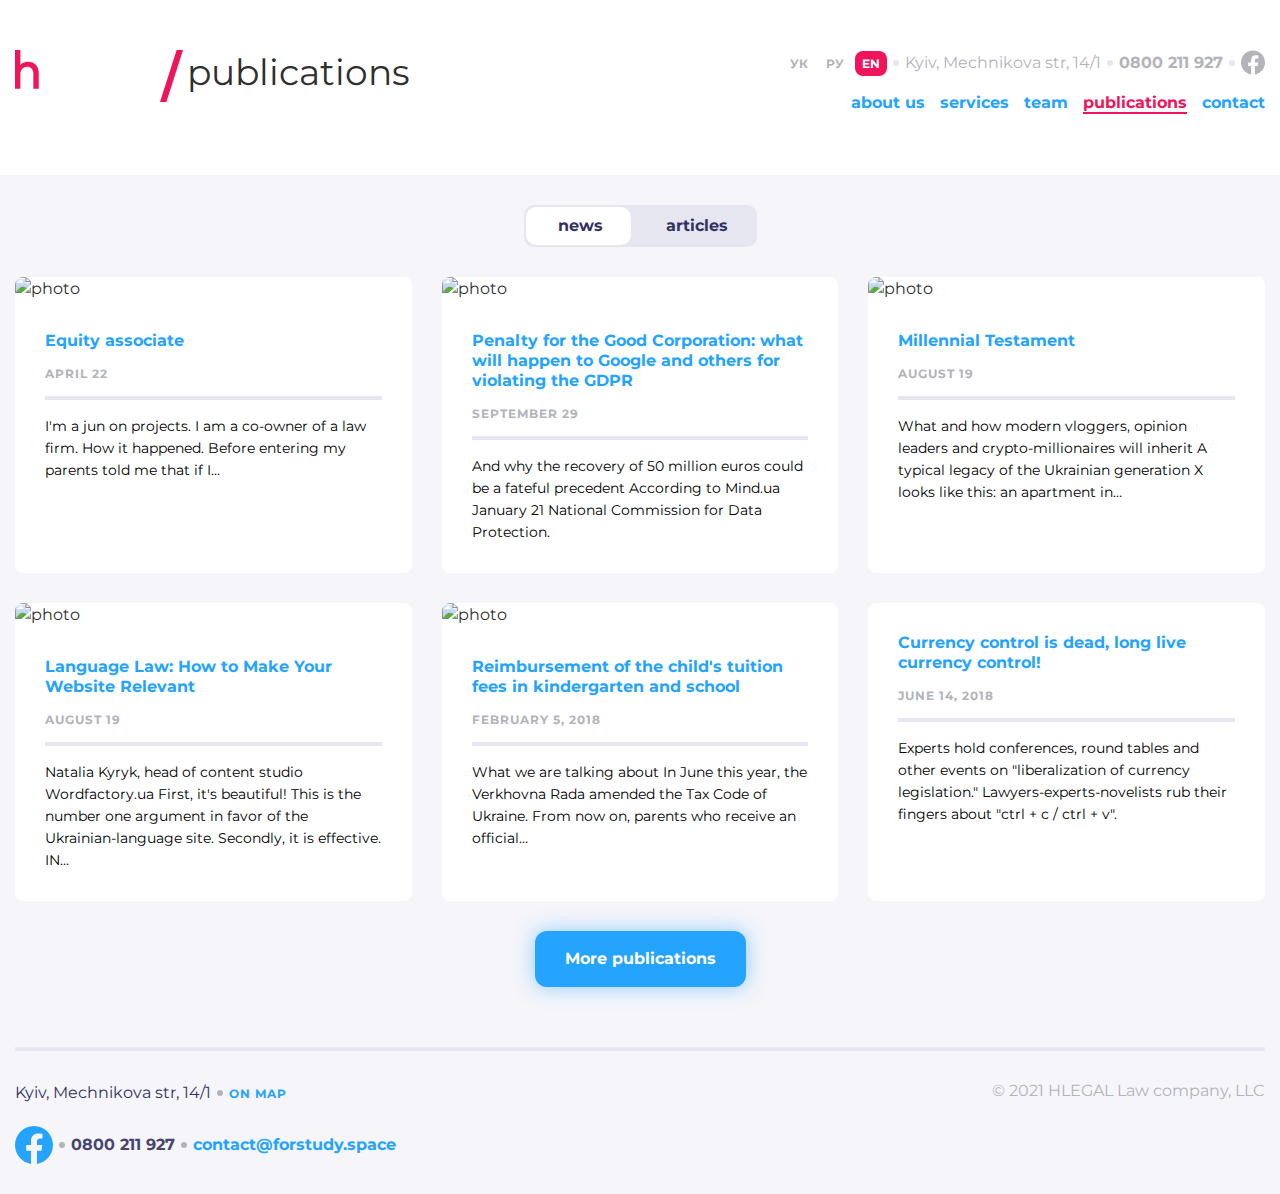
==== commit 498b52d6: "minor changes" ====
--- a/index.html
+++ b/index.html
@@ -5,156 +5,180 @@
     <meta charset="UTF-8">
     <meta http-equiv="X-UA-Compatible" content="IE=edge">
     <meta name="viewport" content="width=device-width, initial-scale=1.0">
-    <link rel="stylesheet" href="./fonts/stylesheet.css">
+    <link rel="stylesheet" href="./fonts/font.css">
     <link rel="stylesheet" href="./styles/styles.css">
+    <link rel="stylesheet" href="./styles/media.css">
     <title>HomeWork</title>
 </head>
 
 <body>
     <header>
-        <div class="container flex justify-between">
-            <img src="./images/Logo.png" alt="logo">
-            <div class="flex gap68 aligns-center">
-                <ul class="nav flex gap50">
-                    <li><a class="decor-none text-upper" href="">home</a></li>
-                    <li><a class="decor-none text-upper" href="">menu</a></li>
-                    <li><a class="decor-none text-upper" href="">our story</a></li>
-                    <li><a class="decor-none text-upper" href="">contact us</a></li>
+        <div class="header-container mobile-hcont container grid">
+            <div class="Logo flex">
+                <img class="Logo-img mg-r4" src="./images/Logo.svg" alt="Logo">
+                <img class="Logo-slash-img mg-b13 mg-r4" src="./images/Slash.svg" alt="Logo-slash">
+                <p class="LogoText">publications</p>
+            </div>
+            <div class="contacts flex aligns-center justify-end">
+                <div class="language">
+                    <a class="LanguageText Language" href="#">УК</a>
+                    <a class="LanguageText Language" href="#">РУ</a>
+                    <a class="LanguageText Language Language-Active" href="#">EN</a>
+                </div>
+                <span class="Circle Circle2"></span>
+                <a href="https://www.google.com/maps/place/%D1%83%D0%BB.+%D0%9C%D0%B5%D1%87%D0%BD%D0%B8%D0%BA%D0%BE%D0%B2%D0%B0,+14%2F1,+%D0%9A%D0%B8%D0%B5%D0%B2,+02000/data=!4m2!3m1!1s0x40d4cf07295b8e39:0x17b2112e2dc0e7a?sa=X&ved=2ahUKEwi4zc2CitD6AhWstYsKHfKYDbMQ8gF6BAgkEAE"
+                    target="_blank">
+                    <span class="AdressText">Kyiv, Mechnikova str, 14/1</span>
+                </a>
+                <span class="Circle"></span>
+                <div>
+                    <a href="tel:+380800211927"><span class="TelefonText">0800 211 927</span></a>
+                </div>
+                <span class="Circle"></span>
+                <svg class="LogoFacebook" width="24" height="25" viewBox="0 0 24 25" fill="none"
+                    xmlns="http://www.w3.org/2000/svg">
+                    <a xlink:href="https://www.facebook.com/" target="_blank">
+                        <path
+                            d="M24 12.5733C24 5.90541 18.6274 0.5 12 0.5C5.37258 0.5 0 5.90541 0 12.5733C0 18.5995 4.38823 23.5943 10.125 24.5V16.0633H7.07813V12.5733H10.125V9.91343C10.125 6.88755 11.9165 5.21615 14.6576 5.21615C15.9705 5.21615 17.3438 5.45195 17.3438 5.45195V8.42313H15.8306C14.3399 8.42313 13.875 9.35379 13.875 10.3086V12.5733H17.2031L16.6711 16.0633H13.875V24.5C19.6118 23.5943 24 18.5995 24 12.5733Z"
+                            fill="#B3B3BA" />
+                    </a>
+                </svg>
+            </div>
+            <div class="nav">
+                <ul class="nav-ul flex list-none justify-end">
+                    <li><a class="NavText mg-r15" href="#">about us</a></li>
+                    <li><a class="NavText mg-r15" href="#">services</a></li>
+                    <li><a class="NavText mg-r15" href="#">team</a></li>
+                    <li><a class="NavText NavText-Active mg-r15" href="#">publications</a></li>
+                    <li><a class="NavText" href="#">contact</a></li>
                 </ul>
-                <form action="#" class="Search-bar">
-                    <input type="search" value="">
-                    <button>
-                        <svg xmlns="http://www.w3.org/2000/svg" xmlns:xlink="http://www.w3.org/1999/xlink" width="30px"
-                            height="30px">
-                            <path fill-rule="evenodd" fill="rgb(84, 82, 79)"
-                                d="M20.900,17.801 C24.573,12.716 23.345,5.675 18.158,2.074 C12.971,-1.526 5.789,-0.322 2.116,4.764 C-1.556,9.849 -0.328,16.889 4.859,20.489 C8.562,23.060 13.456,23.257 17.361,20.997 L25.845,29.265 C26.762,30.210 28.286,30.248 29.250,29.350 C30.215,28.452 30.253,26.958 29.338,26.013 C29.309,25.983 29.281,25.955 29.250,25.927 L20.900,17.801 ZM11.501,18.572 C7.402,18.573 4.079,15.317 4.077,11.299 C4.076,7.281 7.396,4.023 11.496,4.021 C15.589,4.020 18.911,7.269 18.919,11.282 C18.926,15.302 15.607,18.565 11.506,18.572 C11.505,18.572 11.504,18.572 11.501,18.572 Z" />
-                        </svg></button>
-                </form>
+            </div>
+            <div class="burger-menu flex justify-end">
+                <span class="line1"></span>
+                <span class="line2"></span>
+                <span class="line3"></span>
             </div>
         </div>
     </header>
     <main>
-        <section class="FirstSection">
-            <div class="container flex flex-start">
-                <div class="wrap">
-                    <h1 class="TitleText text-upper">It's time for hiking</h1>
-                    <h3 class="SecondText text-upper">Lorem, ipsum dolor.</h3>
-                    <input type="button" value="READ MORE">
-                    <p class="Description">Lorem ipsum, dolor sit amet consectetur adipisicing elit. Facilis odit
-                        laudantium at eum quibusdam a. Lorem ipsum dolor sit amet.
-                    </p>
+        <section class="SectionNews">
+            <div class="switch-button-div">
+                <div class="switch-button">
+                    <input class="switch-button-checkbox" type="checkbox">
+                    <label class="switch-button-label">
+                        <span class="switch-button-label-span">news</span>
+                    </label>
+                </div>
+            </div>
+            <div class="SectionNews-container container">
+                <div class="Card">
+                    <img src="./images/Publication-1.jpg" alt="photo">
+                    <div class="wrap">
+                        <h4 class="TitleText">Equity associate</h4>
+                        <p class="DateText">April 22</p>
+                        <hr class="Card-hr">
+                        <p class="DescriptionText">I'm a jun on projects. I am a co-owner of a law firm. How it
+                            happened. Before entering my
+                            parents told me that if I…</p>
+                    </div>
+                </div>
+                <div class="Card">
+                    <img src="./images/Publication-2.jpg" alt="photo">
+                    <div class="wrap">
+                        <h4 class="TitleText">Penalty for the Good Corporation: what will happen to Google and others
+                            for violating the GDPR</h4>
+                        <p class="DateText">September 29</p>
+                        <hr class="Card-hr">
+                        <p class="DescriptionText">And why the recovery of 50 million euros could be a fateful precedent
+                            According to Mind.ua January 21 National Commission for Data Protection.</p>
+                    </div>
+                </div>
+                <div class="Card">
+                    <img src="./images/Publication-3.jpg" alt="photo">
+                    <div class="wrap">
+                        <h4 class="TitleText">Millennial Testament</h4>
+                        <p class="DateText">August 19</p>
+                        <hr class="Card-hr">
+                        <p class="DescriptionText">What and how modern vloggers, opinion leaders and crypto-millionaires
+                            will inherit A typical legacy of the Ukrainian generation X looks like this: an apartment
+                            in…</p>
+                    </div>
+                </div>
+                <div class="Card">
+                    <img src="./images/Publication-4.jpg" alt="photo">
+                    <div class="wrap">
+                        <h4 class="TitleText">Language Law: How to Make Your Website Relevant</h4>
+                        <p class="DateText">August 19</p>
+                        <hr class="Card-hr">
+                        <p class="DescriptionText">Natalia Kyryk, head of content studio Wordfactory.ua First, it's
+                            beautiful! This is the number one argument in favor of the Ukrainian-language site.
+                            Secondly, it is effective. IN…</p>
+                    </div>
+                </div>
+                <div class="Card">
+                    <img src="./images/Publication-5.jpg" alt="photo">
+                    <div class="wrap">
+                        <h4 class="TitleText">Reimbursement of the child's tuition fees in kindergarten and school</h4>
+                        <p class="DateText">February 5, 2018</p>
+                        <hr class="Card-hr">
+                        <p class="DescriptionText">What we are talking about In June this year, the Verkhovna Rada
+                            amended the Tax Code of Ukraine. From now on, parents who receive an official…</p>
+                    </div>
+                </div>
+                <div class="Card">
+                    <div class="wrap">
+                        <h4 class="TitleText">Currency control is dead, long live currency control!</h4>
+                        <p class="DateText">June 14, 2018</p>
+                        <hr class="Card-hr">
+                        <p class="DescriptionText">Experts hold conferences, round tables and other events on
+                            "liberalization of currency legislation." Lawyers-experts-novelists rub their fingers about
+                            "ctrl + c / ctrl + v".</p>
+                    </div>
+                </div>
+            </div>
+            <form class="SectionNews-FormBtn BtnForm" action="#">
+                <input class="BtnMorePublication" type="button" value="More publications">
+            </form>
+        </section>
+    </main>
+    <footer>
+        <section class="Footer">
+            <div class="mobile-fcont container">
+                <hr class="Footer-hr">
+                <div class="Footer-container">
+                    <div>
+                        <div class="Map flex aligns-center">
+                            <p class="AdressText">Kyiv, Mechnikova str, 14/1</p>
+                            <span class="Circle Circle-grey"></span>
+                            <a href="https://www.google.com/maps/place/%D1%83%D0%BB.+%D0%9C%D0%B5%D1%87%D0%BD%D0%B8%D0%BA%D0%BE%D0%B2%D0%B0,+14%2F1,+%D0%9A%D0%B8%D0%B5%D0%B2,+02000/data=!4m2!3m1!1s0x40d4cf07295b8e39:0x17b2112e2dc0e7a?sa=X&ved=2ahUKEwi4zc2CitD6AhWstYsKHfKYDbMQ8gF6BAgkEAE"
+                                target="_blank">
+                                <span class="NavigationText">On map</span>
+                            </a>
+                        </div>
+                        <div class="contacts-footer flex aligns-center Contacts-bottom mg-t21">
+                            <svg class="LogoFacebook2" width="38" height="38" viewBox="0 0 38 38" fill="none"
+                                xmlns="http://www.w3.org/2000/svg">
+                                <a class="LogoFacebook2-Link" xlink:href="https://www.facebook.com/" target="_blank">
+                                    <path
+                                        d="M38 19.1161C38 8.55857 29.4934 0 19 0C8.50658 0 0 8.55857 0 19.1161C0 28.6575 6.94803 36.5659 16.0312 38V24.6419H11.207V19.1161H16.0312V14.9046C16.0312 10.1136 18.8678 7.46723 23.2078 7.46723C25.2866 7.46723 27.4609 7.84059 27.4609 7.84059V12.545H25.0651C22.7048 12.545 21.9688 14.0185 21.9688 15.5302V19.1161H27.2383L26.3959 24.6419H21.9688V38C31.052 36.5659 38 28.6575 38 19.1161Z"
+                                        fill="#24A3FF" />
+                                </a>
+                            </svg>
+                            <span class="Circle Circle-grey"></span>
+                            <a class="TelHover" href="tel:+380800211927"><span class="TelText">0800 211
+                                    927</span></a>
+                            <span class="Circle Circle-grey"></span>
+                            <a class="EmailHover" href="mailto:contact@forstudy.space">
+                                <span class="EmailText">contact@forstudy.space</span>
+                            </a>
+                        </div>
+                    </div>
+                    <div class="CopyrightText-container">
+                        <p class="CopyrightText">© 2021 HLEGAL Law company, LLC</p>
+                    </div>
                 </div>
             </div>
         </section>
-        <section class="CardsCollection">
-            <div class="container">
-                <h2 class="TitleText align-center text-upper">Let's go</h2>
-                <p class="DescriptionText align-center">Lorem ipsum dolor sit amet consectetur,
-                    adipisicing elit. <br> Earum nisi
-                    error voluptatem cupiditate
-                    quaerat deleniti!</p>
-                <div class="flex justify-between gap68">
-                    <div class="Card">
-                        <img src="./images/Card1.png" alt="photo1">
-                        <div class="Card-wrap">
-                            <h5 class="TitleText">Lorem, ipsum</h5>
-                            <p class="SecondText">Lorem ipsum dolor sit amet consectetur adipisicing elit.</p>
-                        </div>
-                    </div>
-                    <div class="Card">
-                        <img src="./images/Card2.png" alt="photo2">
-                        <div class="Card-wrap">
-                            <h5 class="TitleText">Lorem, ipsum</h5>
-                            <p class="SecondText">Lorem ipsum dolor sit amet consectetur adipisicing elit.</p>
-                        </div>
-                    </div>
-                    <div class="Card">
-                        <img src="./images/Card3.png" alt="photo3">
-                        <div class="Card-wrap">
-                            <h5 class="TitleText">Lorem, ipsum</h5>
-                            <p class="SecondText">Lorem ipsum dolor sit amet consectetur adipisicing elit.</p>
-                        </div>
-                    </div>
-                </div>
-                <div class="flex justify-center">
-                    <input type="button" value="SHOW MORE">
-                </div>
-            </div>
-        </section>
-        <section class="Discont-section">
-            <div class="large-container flex bg gap40">
-                <img class="" src="./images/Discount.png" alt="">
-                <div class="wrap">
-                    <h3 class="TitleText">Discount up to <br> 50% All Excursions</h3>
-                    <p class="DiscriptionText">Lorem ipsum dolor sit amet consectetur adipisicing elit. Accusamus
-                        repellendus officia tenetur, eligendi perspiciatis quod voluptatem dignissimos nemo cumque
-                        incidunt.</p>
-                    <input class="text-upper" type="button" value="Read more">
-                </div>
-            </div>
-        </section>
-        <section class="Promo-section">
-            <div class="large-container flex bg2 gap40">
-                <div class="wrap">
-                    <h3 class="TitleText">January's Promo:<br>Buy 1 Get 1 Free! </h3>
-                    <p class="DiscriptionText">Lorem ipsum dolor sit amet consectetur adipisicing elit. Accusamus
-                        repellendus officia tenetur, eligendi perspiciatis quod voluptatem dignissimos nemo cumque
-                        incidunt.</p>
-                    <input class="text-upper" type="button" value="Read more">
-                </div>
-                <img class="" src="./images/Promo.png" alt="">
-            </div>
-        </section>
-        <section class="Description-section">
-            <div class="large-container">
-                <h3 class="TitleText align-center">Hiking in the mountains</h3>
-                <p class="DescriptionText align-center">Lorem ipsum dolor, sit amet consectetur adipisicing elit. Aut
-                    <br>
-                    corrupti officiis corporis culpa! Officia dicta sunt pariatur, fugit consequuntur aspernatur
-                    illum<br>
-                    iusto earum perferendis. Voluptatibus in ea amet provident sequi nam est accusantium, quibusdam
-                    fuga<br>
-                    voluptas corporis, nostrum esse doloremque?
-                </p>
-            </div>
-        </section>
-        <section class="Explore-section">
-            <div class="container">
-
-                <h3 class="TitleText text-upper">Explore<br><span class="Span-Text">The world</span></h3>
-            </div>
-        </section>
-        <section class="Feedback-section">
-            <div class="container">
-                <div class="flex justify-between">
-                    <div class="wrap">
-                        <h4 class="TitleText">Lorem, ipsum.</h4>
-                        <p class="DescriptionText">Lorem ipsum dolor sit amet consectetur adipisicing elit. Nam
-                            molestias tempore, nisi nostrum
-                            assumenda praesentium ipsa ab odio aut molestiae.</p>
-                    </div>
-                    <div class="wrap">
-                        <h4 class="TitleText">Lorem, ipsum.</h4>
-                        <p class="DescriptionText">Lorem ipsum dolor sit amet consectetur adipisicing elit. Nam
-                            molestias tempore, nisi nostrum
-                            assumenda praesentium ipsa ab odio aut molestiae.</p>
-                    </div>
-                    <div class="wrap">
-                        <h4 class="TitleText">Lorem, ipsum.</h4>
-                        <p class="DescriptionText">Lorem ipsum dolor sit amet consectetur adipisicing elit. Nam
-                            molestias tempore, nisi nostrum
-                            assumenda praesentium ipsa ab odio aut molestiae.</p>
-                    </div>
-                </div>
-                <h3 class="TitleText">"</h3>
-                <h5 class="SecondText">Lorem ipsum dolor sit amet consectetur adipisicing elit. Numquam magni eaque
-                    distinctio, suscipit
-                    unde impedit.</h5>
-                <p class="DiscriptionText">Lorem, ipsum.</p>
-            </div>
-        </section>
-    </main>
-    <footer>
     </footer>
 </body>
 
--- a/fonts/font.css
+++ b/fonts/font.css
@@ -0,0 +1,14 @@
+@font-face {
+  font-family: "Montserrat";
+  src: url("Montserrat-Regular.woff2") format("woff2"),
+    url("Montserrat-Regular.woff") format("woff");
+  font-weight: 400;
+  font-style: normal;
+}
+@font-face {
+  font-family: "Montserrat";
+  src: url("Montserrat-Bold.woff2") format("woff2"),
+    url("Montserrat-Bold.woff") format("woff");
+  font-weight: 700;
+  font-style: normal;
+}
--- a/styles/styles.css
+++ b/styles/styles.css
@@ -9,7 +9,7 @@
 }
 
 html {
-  font-family: "OpenSans";
+  font-family: "Montserrat", sans-serif;
   font-size: 16px;
   font-weight: 400;
   line-height: 1.5;
@@ -18,24 +18,26 @@
 
 .container {
   width: 100%;
-  max-width: 1140px;
+  max-width: 1630px;
   margin-left: auto;
   margin-right: auto;
-  padding-left: 15px;
-  padding-right: 15px;
-}
-
-.large-container {
+  padding: 0px 15px 0px 15px;
+}
+
+.container-small {
   width: 100%;
-  max-width: 1470px;
+  max-width: 1390px;
   margin-left: auto;
   margin-right: auto;
-  padding-left: 0px;
-  padding-right: 0px;
-}
-
-.align-center {
-  text-align: center;
+  padding: 0px 15px 0px 15px;
+}
+
+.block {
+  display: block;
+}
+
+.grid {
+  display: grid;
 }
 
 .flex {
@@ -46,381 +48,502 @@
   justify-content: space-between;
 }
 
-.gap50 {
-  gap: 50px;
-}
-
-.gap68 {
-  gap: 68px;
-}
-
-.gap40 {
-  gap: 40px;
-}
-
-.decor-none {
-  text-decoration: none;
-}
-
-.justify-center {
-  justify-content: center;
-}
-
-.text-upper {
-  text-transform: uppercase;
+.justify-end {
+  justify-content: flex-end;
+}
+
+.mg-b15 {
+  margin-bottom: 15px;
+}
+
+.mg-b5 {
+  margin-bottom: 5px;
+}
+
+.mg-b13 {
+  margin-bottom: 13px;
+}
+
+.mg-r4 {
+  margin-right: 4px;
+}
+
+.mg-r14 {
+  margin-right: 14px;
+}
+
+.mg-r15 {
+  margin-right: 15px;
+}
+
+.mg-b15 {
+  margin-bottom: 15px;
+}
+
+.mg-t21 {
+  margin-top: 21px;
+}
+
+.mg-t30 {
+  margin-top: 30px;
+}
+
+.mg-b30 {
+  margin-bottom: 30px;
+}
+
+.position-relative {
+  position: relative;
 }
 
 .aligns-center {
   align-items: center;
 }
 
-/*------header-----------------------------------------*/
+.list-none {
+  list-style: none;
+}
+
+/*-----------Header----------------------------------------------------------------------*/
 
 header {
-  padding: 34px 0px 10px 0px;
+  padding-top: 50px;
+  padding-bottom: 60px;
+}
+
+header .LogoText {
+  font-weight: 400;
+  font-size: 36px;
+  line-height: 44px;
+}
+
+header a {
+  text-decoration: none;
+}
+
+header .contacts .LanguageText {
+  text-decoration: none;
+  font-weight: 700;
+  font-size: 12px;
+  line-height: 15px;
+  padding: 5px 7px;
+  /* letter-spacing: 1px; */
+  color: #b3b3ba;
+}
+header .contacts .Language {
+  min-width: 33px;
+  min-height: 25px;
+  transition: all 0.2s linear;
+}
+
+header .contacts .Language-Active {
+  background: #f0145a;
+  border-radius: 8px;
+  color: #fff;
+}
+
+header .contacts .Language:hover {
+  border-radius: 8px;
+  background: #f5f5fa;
+  color: #b3b3ba;
+}
+
+/*header .contacts .Language:active {
+  background: #f0145a;
+  border-radius: 8px;
+  color: #fff;
+} */
+
+header .LogoFacebook path {
+  transition: all 0.2s linear;
+}
+
+header .LogoFacebook:hover path {
+  fill: #f0145a;
+}
+
+header img {
+  display: block;
+}
+
+.Circle {
+  display: block;
+  height: 6px;
+  width: 6px;
+  background: #e6e6f0;
+  border-radius: 50%;
+  margin: 0px 6px;
+}
+
+header .contacts .AdressText {
+  font-family: "Montserrat";
+  font-style: normal;
+  font-weight: 400;
+  font-size: 16px;
+  line-height: 20px;
+  color: #b3b3ba;
+}
+
+header .contacts .TelefonText {
+  font-family: "Montserrat";
+  font-style: normal;
+  font-weight: 700;
+  font-size: 16px;
+  line-height: 20px;
+  color: #b3b3ba;
 }
 
 header .nav {
-  list-style: none;
-  letter-spacing: 2px;
-}
-
-header .nav a {
-  font-family: "OpenSans";
-  font-size: 16px;
-  font-weight: bold;
-  line-height: 1.5;
-  color: #54524f;
-}
-
-header .Search-bar {
-  background-color: #c3bfbc;
-  background-size: cover;
-  height: 50px;
-  width: 200px;
-  border-radius: 50px;
-  border: none;
+  margin-top: 16px;
+}
+
+header .nav .NavText {
+  text-decoration: none;
+  font-family: "Montserrat";
+  font-style: normal;
+  font-weight: 700;
+  font-size: 16px;
+  line-height: 20px;
+  color: #24a3ff;
+}
+
+header .nav .NavText:hover {
+  border-bottom: 2px solid #24a3ff;
+  color: #24a3ff;
+}
+
+header .nav .NavText-Active {
+  border-bottom: 2px solid #f0145a;
+  color: #f0145a;
+}
+
+/* header .nav .NavText:active {
+  border-bottom: 2px solid #f0145a;
+  color: #f0145a;
+} */
+
+header .header-container {
+  grid-template-areas:
+    "Logo Contacts"
+    "Logo nav";
+}
+
+header .burger-menu {
+  grid-area: Burger;
+}
+
+header .Logo {
+  grid-area: Logo;
+}
+header .contacts {
+  grid-area: Contacts;
+}
+header .nav-ul {
+  grid-area: nav;
+}
+
+header .header-mobile .Logo-mobile .Logo-mobileText {
+  font-family: "Montserrat";
+  font-style: normal;
+  font-weight: 400;
+  font-size: 20px;
+  line-height: 24px;
+  color: #323264;
+}
+
+header .burger-menu {
+  display: none;
+}
+
+header .burger-menu .line1 {
+  position: absolute;
+  width: 18px;
+  height: 2px;
+  background-color: #323264;
+  margin-top: 6px;
+}
+
+header .burger-menu .line2 {
+  position: absolute;
+  width: 18px;
+  height: 2px;
+  background-color: #323264;
+  margin-top: 12px;
+}
+
+header .burger-menu .line3 {
+  position: absolute;
+  width: 18px;
+  height: 2px;
+  background-color: #323264;
+  margin-top: 18px;
+}
+
+/*-----------SectionNews----------------------------------------------------------------------*/
+
+.SectionNews {
+  background-color: #f5f5fa;
+  padding-top: 30px;
+  padding-bottom: 30px;
+}
+
+.SectionNews .switch-button-div {
   display: flex;
   justify-content: center;
+}
+
+.SectionNews .switch-button {
+  background: #e6e6f0;
+  border-radius: 10px;
+  overflow: hidden;
+  width: 233px;
+  height: 42px;
+  font-family: "Montserrat";
+  font-style: normal;
+  font-weight: 700;
+  font-size: 16px;
+  line-height: 20px;
+  color: #323264;
+  padding-right: 120px;
+  position: relative;
+  margin-bottom: 30px;
+}
+
+.SectionNews .switch-button:before {
+  content: "articles";
+  position: absolute;
+  top: 0;
+  bottom: 0;
+  right: 0;
+  width: 120px;
+  display: flex;
   align-items: center;
-}
-
-header .Search-bar input {
-  background-color: transparent;
-  border: none;
-  outline: none;
-  width: 120px;
-  height: 20px;
-  font-size: 16px;
-}
-
-header .Search-bar button {
-  border: none;
-  background: none;
-}
-
-/*------FirstSection-----------------------------------------*/
-
-.FirstSection {
-  background: url("../images/PhotoWoman.png") center/cover;
-  height: 1170px;
-  padding: 200px 0px 200px 0px;
-}
-
-.FirstSection .wrap {
-  max-width: 400px;
-}
-
-.FirstSection .TitleText {
-  font-family: "OpenSans";
-  font-size: 60px;
-  font-weight: 800;
-  color: #deb37e;
-}
-
-.FirstSection .SecondText {
-  font-family: "OpenSans";
-  font-size: 20px;
-  font-weight: 700;
-  font-style: italic;
-  color: #54524f;
-  letter-spacing: 2px;
-  margin-top: 10px;
-}
-
-.FirstSection input {
-  margin-top: 60px;
-  width: 150px;
-  height: 40px;
-  border-radius: 20px;
+  justify-content: center;
+  z-index: 3;
+  pointer-events: none;
+}
+
+.SectionNews .switch-button-checkbox {
+  cursor: pointer;
+  position: absolute;
+  top: 0;
+  left: 0;
+  bottom: 0;
+  width: 100%;
+  height: 100%;
+  opacity: 0;
+  z-index: 2;
+}
+
+.SectionNews .switch-button-checkbox:checked + .switch-button-label:before {
+  transform: translateX(120px);
+  transition: transform 300ms linear;
+}
+
+.SectionNews .switch-button-checkbox + .switch-button-label {
+  position: relative;
+  padding: 11px 30px 8px;
+  display: flex;
+  justify-content: center;
+  user-select: none;
+  pointer-events: none;
+}
+.SectionNews .switch-button-checkbox + .switch-button-label:before {
+  content: "";
+  background: #fff;
+  width: 105px;
+  height: 38px;
+  position: absolute;
+  left: 2px;
+  top: 2px;
+  border-radius: 10px;
+  transform: translateX(0);
+  transition: transform 300ms;
+}
+
+.SectionNews .switch-button-label-span {
+  position: relative;
+}
+
+.SectionNews .SectionNews-container {
+  display: grid;
+  grid-template-columns: repeat(3, 1fr);
+  gap: 30px;
+}
+
+.SectionNews .SectionNews-container .Card {
+  border-radius: 8px;
+  background-color: #ffffff;
+}
+
+.SectionNews .SectionNews-container .Card img {
+  width: 100%;
+  max-height: 200px;
+  object-fit: cover;
+  border-radius: 8px 8px 0px 0px;
+}
+
+.SectionNews .SectionNews-container .Card .wrap {
+  padding: 30px;
+}
+
+.SectionNews .SectionNews-container .Card .wrap .TitleText {
+  font-family: "Montserrat";
+  font-style: normal;
+  font-weight: 700;
+  font-size: 16px;
+  line-height: 20px;
+  color: #24a3ff;
+  margin-bottom: 15px;
+}
+
+.SectionNews .SectionNews-container .Card .wrap .TitleText:hover {
+  cursor: pointer;
+  color: #f0145a;
+}
+
+.SectionNews .SectionNews-container .Card .wrap .DateText {
+  font-family: "Montserrat";
+  font-style: normal;
+  font-weight: 700;
+  font-size: 12px;
+  line-height: 15px;
+  letter-spacing: 1px;
+  text-transform: uppercase;
+  color: #b3b3ba;
+  margin-bottom: 15px;
+}
+
+.SectionNews .SectionNews-container .Card .wrap .Card-hr {
+  height: 4px;
+  background: #e6e6f0;
   border-style: none;
-  color: #776c64;
-  font-family: "OpenSans";
-  font-size: 15px;
-  font-weight: 800;
-  background-color: #fefefd;
-}
-
-.FirstSection .Description {
-  font-style: italic;
-  color: #54524f;
-  margin-top: 26px;
-}
-
-/*------CardsCollection--------------------------------*/
-
-.CardsCollection {
-  background: url("../images/Background2.png") no-repeat bottom left;
-  padding: 60px 0px 180px 0px;
-}
-
-.CardsCollection .TitleText {
-  font-family: "OpenSans";
-  font-size: 45px;
-  font-weight: 800;
-  color: #deb37e;
-}
-
-.CardsCollection .DescriptionText {
-  font-family: "OpenSans";
-  font-size: 20px;
-  font-weight: 400;
-  color: #7f7770;
-  margin-top: 15px;
-  margin-bottom: 80px;
-}
-
-.CardsCollection .Wrap {
+  margin-bottom: 15px;
+}
+
+.SectionNews .SectionNews-container .Card .wrap .DescriptionText {
+  font-family: "Montserrat";
+  font-style: normal;
+  font-weight: 400;
+  font-size: 14px;
+  line-height: 22px;
+  color: #000000;
+}
+
+.SectionNews .BtnForm {
   display: flex;
-  max-width: 550px;
-  flex-direction: column;
-}
-
-.CardsCollection .Card {
-  background: #7f7770;
-  max-width: 500px;
-}
-
-.CardsCollection .Card .TitleText {
-  font-family: "OpenSans";
-  font-size: 25px;
-  font-weight: 700;
-  color: #fff;
-}
-
-.CardsCollection .Card .SecondText {
-  margin-top: 10px;
-  color: #fff;
-}
-
-.CardsCollection .Card .Card-wrap {
-  padding: 50px 15px 50px 15px;
-}
-
-.CardsCollection input {
-  letter-spacing: 2px;
-  margin-top: 55px;
-  height: 60px;
-  width: 250px;
-  font-family: "OpenSans";
-  font-size: 18px;
-  font-weight: 800;
-  background: #7f7770;
-  border-radius: 35px;
-  color: #fff;
-  border: none;
-}
-
-/*------Discont-section--------------------------------*/
-
-.Discont-section .bg {
-  background: #7f7770;
-}
-
-.Discont-section img {
-  width: 100%;
-  max-height: 780px;
-}
-
-.Discont-section .wrap {
-  padding: 200px 150px 150px 9px;
-  max-width: 700px;
-}
-
-.Discont-section .wrap .TitleText {
-  font-family: "OpenSans";
-  font-size: 50px;
-  font-weight: 700;
-  color: #fff;
-}
-
-.Discont-section .wrap .DiscriptionText {
-  margin-top: 20px;
-  font-family: "OpenSans";
-  font-size: 20px;
-  font-weight: 400;
-  color: #fff;
-}
-
-.Discont-section .wrap input {
-  margin-top: 53px;
-  letter-spacing: 2px;
-  height: 60px;
-  width: 200px;
-  font-family: "OpenSans";
-  font-size: 18px;
-  font-weight: 700;
-  background: #e2a355;
-  border-radius: 35px;
-  color: #fff;
-  border: none;
-}
-
-/*------Promo-section--------------------------------*/
-
-.Promo-section .bg2 {
-  background: #deb37e;
-}
-
-.Promo-section img {
-  width: 100%;
-  max-height: 780px;
-}
-
-.Promo-section .wrap {
-  padding: 200px 9px 150px 150px;
-  max-width: 700px;
-}
-
-.Promo-section .wrap .TitleText {
-  font-family: "OpenSans";
-  font-size: 50px;
-  font-weight: 700;
-  color: #fff;
-}
-
-.Promo-section .wrap .DiscriptionText {
-  margin-top: 20px;
-  font-family: "OpenSans";
-  font-size: 20px;
-  font-weight: 400;
-  color: #fff;
-}
-
-.Promo-section .wrap input {
-  margin-top: 53px;
-  letter-spacing: 2px;
-  height: 60px;
-  width: 200px;
-  font-family: "OpenSans";
-  font-size: 18px;
-  font-weight: 700;
-  background: #e2a355;
-  border-radius: 35px;
-  color: #fff;
-  border: none;
-}
-
-/*------Description-section--------------------------------*/
-
-.Description-section {
-  padding: 275px 0px 375px 0px;
-  background: url("../images/Background3.png") no-repeat center/cover;
-  height: 1080px;
-}
-
-.Description-section .TitleText {
-  font-family: "OpenSans";
-  font-size: 40px;
-  font-weight: 700;
-  color: #fff;
-}
-
-.Description-section .DescriptionText {
-  margin-top: 20px;
-  font-family: "OpenSans";
-  font-size: 20px;
-  font-weight: 400;
-  color: #dbdbdb;
-}
-
-/*------Explore-section--------------------------------*/
-
-.Explore-section {
-  padding: 400px 100px 400px 0px;
-  background: url("../images/Explore.png") no-repeat center/cover;
-  height: 1250px;
-}
-
-.Explore-section .TitleText {
-  font-family: "OpenSans";
-  font-size: 80px;
-  font-weight: 800;
-  font-style: italic;
-  color: #deb37e;
-  text-align: right;
-}
-
-.Explore-section .TitleText .Span-Text {
-  font-family: "OpenSans";
-  font-size: 80px;
-  font-weight: 800;
-  font-style: italic;
-  color: #54524f;
-  text-align: right;
-}
-
-/*-----------Feedback-section---------------------------*/
-
-.Feedback-section {
-  padding: 50px 0px 50px 0px;
-  background: url("../images/Background4.png") no-repeat bottom right;
-  height: 800px;
-}
-
-.Feedback-section .wrap {
-  max-width: 350px;
-}
-
-.Feedback-section .wrap .TitleText {
-  text-align: start;
-  font-family: "OpenSans";
-  font-size: 30px;
-  font-weight: 700;
-  color: #deb37e;
-}
-
-.Feedback-section .wrap .DescriptionText {
-  margin-top: 25px;
-  font-family: "OpenSans";
-  font-size: 15px;
-  font-weight: 400;
-  color: #333d42;
-}
-
-.Feedback-section .TitleText {
-  margin-top: 50px;
-  text-align: center;
-  font-family: "OpenSans";
-  font-size: 45px;
-  font-weight: 700;
-  color: #3f3f3f;
-}
-
-.Feedback-section .SecondText {
-  margin-top: 20px;
-  text-align: center;
-  font-family: "OpenSans";
-  font-size: 20px;
-  font-weight: 300;
-  color: #3f3f3f;
-}
-
-.Feedback-section .DiscriptionText {
-  margin-top: 20px;
-  text-align: center;
-  font-family: "OpenSans";
-  font-size: 15px;
-  font-weight: 700;
-  color: #3f3f3f;
-}
+  justify-content: center;
+  margin-top: 30px;
+}
+
+.SectionNews .BtnMorePublication {
+  font-family: "Montserrat", sans-serif;
+  font-size: 16px;
+  font-weight: 700;
+  line-height: 19.5px;
+  color: #ffffff;
+  width: 211px;
+  height: 56px;
+  background: #24a3ff;
+  box-shadow: 0px 0px 20px rgba(36, 163, 255, 0.5);
+  border-radius: 12px;
+  border-style: none;
+  cursor: pointer;
+}
+
+/*-----------Footer----------------------------------------------------------------------*/
+
+footer {
+  background: #f5f5fa;
+}
+
+.Footer-hr {
+  display: block;
+  height: 4px;
+  background: #e6e6f0;
+  border-style: none;
+  margin-bottom: 30px;
+}
+
+.Footer img {
+  display: block;
+}
+
+.Footer {
+  padding: 30px 0px 30px 0px;
+}
+.Footer .Footer-container {
+  display: flex;
+  justify-content: space-between;
+}
+
+.Footer .AdressText {
+  font-family: "Montserrat";
+  font-style: normal;
+  font-weight: 400;
+  font-size: 16px;
+  line-height: 20px;
+  color: #323264;
+}
+
+.Footer a {
+  text-decoration: none;
+}
+
+.Footer .NavigationText {
+  font-family: "Montserrat";
+  font-style: normal;
+  font-weight: 700;
+  font-size: 12px;
+  line-height: 15px;
+  letter-spacing: 1px;
+  text-transform: uppercase;
+  color: #24a3ff;
+}
+
+.Footer .TelText {
+  font-family: "Montserrat";
+  font-style: normal;
+  font-weight: 700;
+  font-size: 16px;
+  line-height: 20px;
+  color: #46466e;
+}
+
+.Footer .LogoFacebook2 path {
+  transition: all 0.2s linear;
+}
+
+.Footer .LogoFacebook2:hover path {
+  fill: #f0145a;
+}
+
+.Footer .EmailText {
+  transition: all 0.2s linear;
+}
+
+.Footer .EmailText:hover {
+  color: #f0145a;
+}
+
+.Footer .EmailText {
+  font-family: "Montserrat";
+  font-style: normal;
+  font-weight: 700;
+  font-size: 16px;
+  line-height: 20px;
+  color: #24a3ff;
+}
+
+.Footer .CopyrightText {
+  font-family: "Montserrat";
+  font-style: normal;
+  font-weight: 400;
+  font-size: 16px;
+  line-height: 20px;
+  color: #b3b3ba;
+}
+
+.Circle-grey {
+  background: #b3b3ba;
+}
--- a/styles/media.css
+++ b/styles/media.css
@@ -0,0 +1,503 @@
+@media (max-width: 3000px) {
+  .container {
+    max-width: 1630px;
+  }
+  .container-small {
+    max-width: 1390px;
+  }
+
+  .Clients .Clients-container {
+    max-width: 1920px;
+    padding: 0px;
+  }
+
+  /*-----Logo-section----------------------------------------------------------------------------*/
+
+  .Logo-section {
+    aspect-ratio: 1/0.521;
+    min-height: 0vh;
+    background-size: contain;
+  }
+}
+@media (max-width: 1440px) {
+  .container {
+    max-width: 1320px;
+  }
+  .container-small {
+    max-width: 1110px;
+  }
+
+  /*--------Header-----------------------------------------------------------------------*/
+
+  header .Advantage .SecondText {
+    max-width: 495px;
+  }
+
+  /*--------Description-section-----------------------------------------------------------------------*/
+  .Description-section .tab-pane {
+    max-width: 581px;
+  }
+
+  /*-----Logo-section----------------------------------------------------------------------------*/
+
+  .Logo-section {
+    aspect-ratio: 1/0.555;
+    min-height: 0vh;
+    background-size: contain;
+  }
+
+  /*-----------Clients----------------------------------------------------------------------*/
+
+  .Clients .partners-logo {
+    border-radius: 0px;
+  }
+
+  /*-----------Clients----------------------------------------------------------------------*/
+  .Publication {
+    margin-top: 0px;
+  }
+
+  /*-----------Team----------------------------------------------------------------------*/
+
+  .Team .item-container {
+    max-height: 390px;
+  }
+}
+
+@media (max-width: 1070px) {
+  .container {
+    max-width: 904px;
+  }
+  .container-small {
+    max-width: 934px;
+  }
+
+  /*--------Header-----------------------------------------------------------------------*/
+
+  header .Advantage .SecondText {
+    max-width: 408px;
+  }
+
+  /*-----Logo-section----------------------------------------------------------------------------*/
+
+  .Logo-section {
+    aspect-ratio: 1/0.75;
+    background-size: contain;
+  }
+
+  /*--------Description-section-----------------------------------------------------------------------*/
+  .Description-section .tab-pane {
+    max-width: 405px;
+  }
+  /*-----------Team----------------------------------------------------------------------*/
+
+  .Team .item-container {
+    max-height: 768px;
+  }
+}
+
+@media (max-width: 900px) {
+  .container {
+    max-width: 690px;
+  }
+  .container-small {
+    max-width: 690px;
+  }
+
+  /*--------Header-----------------------------------------------------------------------*/
+
+  header .Advantage .SecondText {
+    max-width: 280px;
+  }
+
+  .Header-section .header-container {
+    grid-template-areas:
+      "Contacts"
+      "Logo"
+      "nav";
+  }
+
+  header .contacts {
+    justify-content: flex-start;
+    margin-bottom: 30px;
+  }
+
+  header .Logo {
+    margin-bottom: 30px;
+  }
+
+  header .nav-ul {
+    justify-content: flex-start;
+  }
+
+  /*--------Description-section-----------------------------------------------------------------------*/
+
+  .Description-section .Pills {
+    overflow-y: hidden;
+    flex-direction: row !important;
+    flex-wrap: nowrap !important;
+  }
+
+  .Description-section .nav-pills {
+    flex-direction: column;
+    justify-content: center;
+    gap: 60px;
+  }
+
+  .Description-section .nav-SecondText {
+  }
+
+  .Description-section .Description hr {
+    width: 648px;
+    height: 4px;
+  }
+
+  .Description-section .tab-pane {
+    max-width: 648px;
+  }
+
+  /*-----Logo-section----------------------------------------------------------------------------*/
+
+  .Logo-section {
+    aspect-ratio: 1/1.334;
+    background-size: cover;
+  }
+
+  /*-----Publication----------------------------------------------------------------------------*/
+  .Publication .CollectionCards {
+    grid-template-areas:
+      "Card1 Card2"
+      "Card3 Card3";
+    grid-template-columns: repeat(2, 1fr);
+  }
+
+  /*-----Clients----------------------------------------------------------------------------*/
+  .Clients .partner {
+    max-width: 33.3%;
+  }
+
+  /*-----Team----------------------------------------------------------------------------*/
+
+  .Team .item-container {
+    max-height: 936px;
+    display: block;
+  }
+
+  .Team .item .Slide-Photo {
+    max-height: 500px;
+    max-width: none;
+    width: 100%;
+    border-radius: 12px 12px 0px 0px;
+  }
+
+  /*-----Cards-section----------------------------------------------------------------------------*/
+  .Cards-section .Cards {
+    grid-template-columns: repeat(2, 1fr);
+  }
+
+  /*------Footer----------------------------------------------------------------------------*/
+  .Footer-container {
+    display: block;
+  }
+
+  .Footer-container .CopyrightText-container {
+    display: flex;
+    justify-content: center;
+    margin-top: 30px;
+  }
+}
+
+@media (max-width: 760px) {
+  .container {
+    max-width: 345px;
+  }
+  .container-small {
+    max-width: 345px;
+  }
+
+  .mobile-hcont {
+    max-width: 345px;
+  }
+
+  /*------Header----------------------------------------------------------------------------*/
+
+  .Header-section {
+    padding: 0px;
+    padding-top: 0px;
+    padding-bottom: 60px;
+  }
+
+  .Header-section .Logo {
+    margin-bottom: 0px;
+  }
+
+  .Header-section .contacts {
+    background: rgba(245, 245, 250, 0.2);
+    margin-bottom: 0px;
+    margin-left: -60px;
+    margin-right: -60px;
+    padding: 10px 15px;
+  }
+
+  .Header-section .Circle {
+    display: none;
+  }
+
+  .Header-section .Logo,
+  .Header-section .burger-menu {
+    margin-top: 15px;
+  }
+
+  .Header-section .Logo .Logo-img {
+    max-height: 32px;
+  }
+
+  .Header-section .Logo .Logo-slash-img {
+    max-height: 28px;
+  }
+  .Header-section .Logo .LogoText {
+    font-family: "Montserrat";
+    font-style: normal;
+    font-weight: 400;
+    font-size: 20px;
+    line-height: 24px;
+    color: #fff;
+  }
+
+  .Header-section .AdressText {
+    display: none;
+  }
+
+  .Header-section .LogoFacebook {
+    display: none;
+  }
+
+  .Header-section .nav {
+    display: none;
+  }
+
+  .Header-section .contacts {
+    justify-content: space-between;
+  }
+
+  .Header-section .header-container {
+    grid-template-areas:
+      "Contacts Contacts"
+      "Logo Burger";
+  }
+
+  .Header-section .burger-menu {
+    display: flex;
+  }
+
+  .Header-section .burger-menu .line1,
+  .Header-section .burger-menu .line2,
+  .Header-section .burger-menu .line3 {
+    background-color: #fff;
+  }
+
+  .Header-section .Advantage .SecondText {
+    max-width: 308px;
+  }
+
+  .Header-section .Advantage .Nav {
+    display: block;
+  }
+
+  .Header-section .Advantage .Nav .SecondText {
+    margin-left: 20px;
+  }
+
+  .Header-section .Consultation .TitleText {
+    font-family: "Montserrat";
+    font-style: normal;
+    font-weight: 700;
+    font-size: 30px;
+    line-height: 37px;
+    text-align: center;
+    background: linear-gradient(90.13deg, #f0145a 0.84%, #ef8080 99.96%);
+    -webkit-background-clip: text;
+    -webkit-text-fill-color: transparent;
+    background-clip: text;
+    text-fill-color: transparent;
+  }
+
+  /*-----Logo-section----------------------------------------------------------------------------*/
+
+  .Logo-section .SecondText {
+    max-width: 315px;
+  }
+
+  /*-----Publication----------------------------------------------------------------------------*/
+
+  .Logo-section {
+    aspect-ratio: 1/1.6;
+  }
+
+  /*-----Publication----------------------------------------------------------------------------*/
+  .Publication .CollectionCards {
+    grid-template-areas:
+      "Card1"
+      "Card2"
+      "Card3";
+    grid-template-columns: 1fr;
+  }
+
+  .Publication .TitleText {
+    font-family: "Montserrat";
+    font-style: normal;
+    font-weight: 700;
+    font-size: 30px;
+    line-height: 37px;
+    background: linear-gradient(90.13deg, #f0145a 0.84%, #ef8080 99.96%);
+    -webkit-background-clip: text;
+    -webkit-text-fill-color: transparent;
+    background-clip: text;
+    text-fill-color: transparent;
+  }
+
+  /*-----Service----------------------------------------------------------------------------*/
+  .Cards-section .TitleText {
+    font-family: "Montserrat";
+    font-style: normal;
+    font-weight: 700;
+    font-size: 30px;
+    line-height: 37px;
+  }
+
+  .Cards-section .Cards {
+    margin-top: 30px;
+    gap: 30px;
+  }
+
+  /*--------Description-section-----------------------------------------------------------------------*/
+
+  .Description-section {
+    padding-top: 30px;
+  }
+
+  .Description-section .nav-SecondText {
+    font-family: "Montserrat";
+    font-style: normal;
+    font-weight: 700;
+    font-size: 30px;
+    line-height: 37px;
+  }
+
+  .Description-section .Description hr {
+    width: 315px;
+  }
+
+  .Description-section .nav-pills .TitleText {
+    font-family: "Montserrat";
+    font-style: normal;
+    font-weight: 700;
+    font-size: 20px;
+    line-height: 24px;
+    color: #ffffff;
+  }
+
+  .Description-section .nav-pills {
+    gap: 30px;
+  }
+
+  /*-----Clients----------------------------------------------------------------------------*/
+  .Clients .partner {
+    max-width: 100%;
+  }
+
+  .Clients .partners-logo {
+    max-height: 720px;
+    overflow-y: auto;
+    overflow-x: hidden;
+  }
+
+  /*-----Team----------------------------------------------------------------------------*/
+
+  .Team .item-container {
+    max-height: 1087px;
+    display: block;
+  }
+
+  .Team .item .Slide-Photo {
+    height: 500px;
+    max-width: 315px;
+    width: 100%;
+    border-radius: 12px 12px 0px 0px;
+  }
+
+  .Team .Slide-TitleText {
+    font-family: "Montserrat";
+    font-style: normal;
+    font-weight: 700;
+    font-size: 30px;
+    line-height: 37px;
+  }
+
+  /*-----Cards-section----------------------------------------------------------------------------*/
+
+  .Cards-section {
+    padding-top: 30px;
+  }
+
+  .Cards-section .Cards {
+    grid-template-columns: repeat(1, 1fr);
+  }
+
+  /*------Footer----------------------------------------------------------------------------*/
+
+  .Footer .Circle {
+    display: none;
+  }
+
+  .Footer-container {
+    display: block;
+  }
+
+  .Footer .Map {
+    display: block;
+    text-align: center;
+  }
+
+  .Footer .contacts-footer .LogoFacebook2-Link {
+    display: block;
+    text-align: center;
+  }
+
+  .Footer .contacts-footer {
+    display: block;
+    text-align: center;
+  }
+
+  .Footer .NavigationText {
+    display: block;
+    margin-top: 10px;
+  }
+
+  .Footer .TelText {
+    display: block;
+    margin-top: 10px;
+  }
+
+  .Footer .EmailText {
+    display: block;
+    margin-top: 10px;
+  }
+
+  .Footer .CopyrightText {
+    display: block;
+    text-align: center;
+    margin-top: 30px;
+  }
+
+  .Footer-container .CopyrightText-container {
+    margin-top: 0px;
+  }
+}
+
+@media (max-width: 375px) {
+  .Header-section .contacts {
+    margin-left: -15px;
+    margin-right: -15px;
+  }
+}
